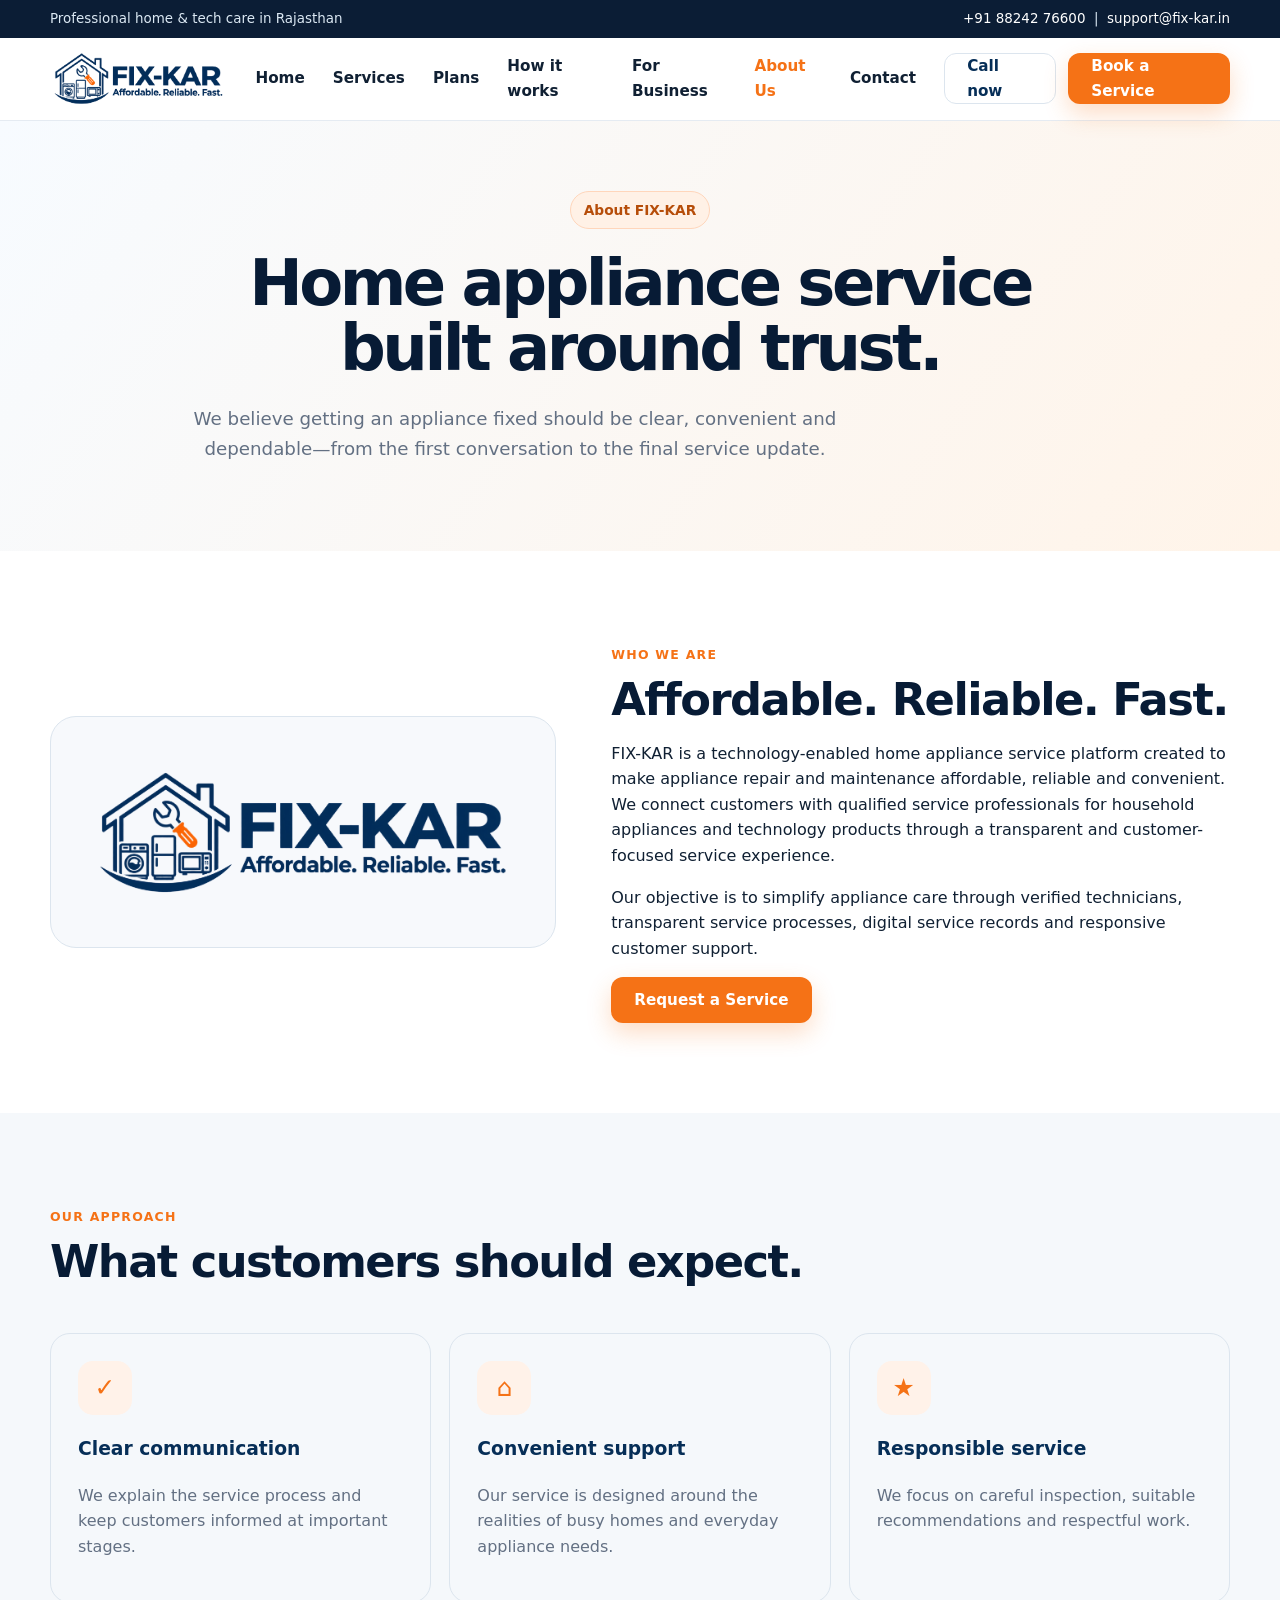
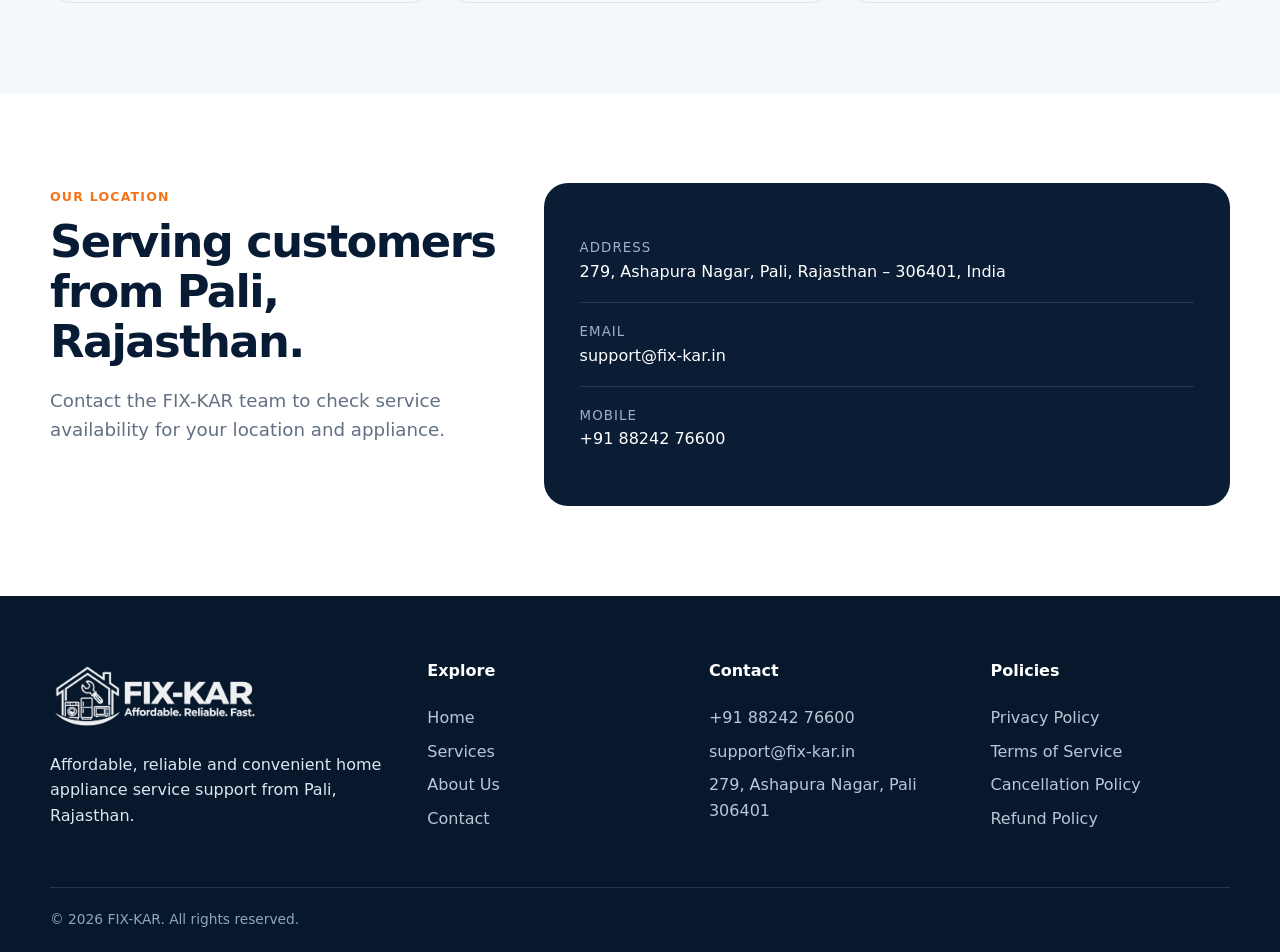
==== about.html @ 4ca43510 "Initial Fixkaro deployment" ====
<!doctype html>
<html lang="en">
<head>
  <meta charset="utf-8">
  <meta name="viewport" content="width=device-width, initial-scale=1">
  <title>About FIX-KAR | Appliance Service in Pali</title>
  <meta name="description" content="Learn about FIX-KAR and our customer-focused approach to home appliance repair and maintenance.">
  <link rel="icon" type="image/svg+xml" href="data:image/svg+xml,%3Csvg xmlns='http://www.w3.org/2000/svg' viewBox='0 0 64 64'%3E%3Crect width='64' height='64' rx='14' fill='%23062e57'/%3E%3Cpath d='M13 31 32 16l19 15v20H13z' fill='none' stroke='%23fff' stroke-width='5'/%3E%3Cpath d='m27 39 15-15' stroke='%23f57216' stroke-width='6' stroke-linecap='round'/%3E%3C/svg%3E">
  <link rel="stylesheet" href="styles.css">
</head>
<body>

  <div class="topbar">
    <div class="wrap">
      <span>Professional home &amp; tech care in Rajasthan</span>
      <span>
        <a href="tel:+918824276600">+91 88242 76600</a>
        &nbsp;|&nbsp;
        <a href="mailto:support@fix-kar.in">support@fix-kar.in</a>
      </span>
    </div>
  </div>

  <header class="header">
    <nav class="nav wrap">
      <a href="index.html"><img class="logo" src="assets/fix-kar-logo.png" alt="FIX-KAR – Affordable, Reliable, Fast"></a>
      <div class="navlinks">
        <a href="index.html">Home</a>
        <a href="services.html">Services</a>
        <a href="plans.html">Plans</a>
        <a href="how-it-works.html">How it works</a>
        <a href="business.html">For Business</a>
        <a class="active" href="about.html">About Us</a>
        <a href="contact.html">Contact</a>
      </div>
      <div class="actions">
        <a class="btn btn-secondary" href="tel:+918824276600">Call now</a>
        <a class="btn btn-primary" href="contact.html">Book a Service</a>
        <button class="menu" aria-label="Toggle menu">☰</button>
      </div>
    </nav>
  </header>

  <main>

    <section class="page-hero">
      <div class="wrap">
        <span class="eyebrow">About FIX-KAR</span>
        <h1>Home appliance service built around trust.</h1>
        <p class="lead">We believe getting an appliance fixed should be clear, convenient and dependable—from the first conversation to the final service update.</p>
      </div>
    </section>

    <section class="section page-section">
      <div class="wrap about-grid">
        <div class="about-logo">
          <img src="assets/fix-kar-logo.png" alt="Official FIX-KAR logo">
        </div>
        <div>
          <span class="kicker">Who we are</span>
          <h2>Affordable. Reliable. Fast.</h2>
          <p>FIX-KAR is a technology-enabled home appliance service platform created to make appliance repair and maintenance affordable, reliable and convenient. We connect customers with qualified service professionals for household appliances and technology products through a transparent and customer-focused service experience.</p>
          <p>Our objective is to simplify appliance care through verified technicians, transparent service processes, digital service records and responsive customer support.</p>
          <a class="btn btn-primary" href="contact.html">Request a Service</a>
        </div>
      </div>
    </section>

    <section class="section soft">
      <div class="wrap">
        <div class="section-head">
          <div>
            <span class="kicker">Our approach</span>
            <h2>What customers should expect.</h2>
          </div>
        </div>
        <div class="values">
          <article class="value">
            <div class="icon">✓</div>
            <h3>Clear communication</h3>
            <p>We explain the service process and keep customers informed at important stages.</p>
          </article>
          <article class="value">
            <div class="icon">⌂</div>
            <h3>Convenient support</h3>
            <p>Our service is designed around the realities of busy homes and everyday appliance needs.</p>
          </article>
          <article class="value">
            <div class="icon">★</div>
            <h3>Responsible service</h3>
            <p>We focus on careful inspection, suitable recommendations and respectful work.</p>
          </article>
        </div>
      </div>
    </section>

    <section class="section">
      <div class="wrap contact-grid">
        <div>
          <span class="kicker">Our location</span>
          <h2>Serving customers from Pali, Rajasthan.</h2>
          <p class="lead">Contact the FIX-KAR team to check service availability for your location and appliance.</p>
        </div>
        <div class="contact-panel">
          <div class="contact-item">
            <small>Address</small>
            <a target="_blank" rel="noopener" href="https://www.google.com/maps/search/?api=1&query=279%2C%20Ashapura%20Nagar%2C%20Pali%20306401">279, Ashapura Nagar, Pali, Rajasthan – 306401, India</a>
          </div>
          <div class="contact-item">
            <small>Email</small>
            <a href="mailto:support@fix-kar.in">support@fix-kar.in</a>
          </div>
          <div class="contact-item">
            <small>Mobile</small>
            <a href="tel:+918824276600">+91 88242 76600</a>
          </div>
        </div>
      </div>
    </section>

  </main>

  <footer>
    <div class="wrap">
      <div class="footer-grid">
        <div>
          <img class="footer-logo" src="assets/fix-kar-logo.png" alt="FIX-KAR">
          <p>Affordable, reliable and convenient home appliance service support from Pali, Rajasthan.</p>
        </div>
        <div>
          <h4>Explore</h4>
          <a href="index.html">Home</a>
          <a href="services.html">Services</a>
          <a href="about.html">About Us</a>
          <a href="contact.html">Contact</a>
        </div>
        <div>
          <h4>Contact</h4>
          <a href="tel:+918824276600">+91 88242 76600</a>
          <a href="mailto:support@fix-kar.in">support@fix-kar.in</a>
          <a target="_blank" rel="noopener" href="https://www.google.com/maps/search/?api=1&query=279%2C%20Ashapura%20Nagar%2C%20Pali%20306401">279, Ashapura Nagar, Pali 306401</a>
        </div>
        <div>
          <h4>Policies</h4>
          <a href="privacy.html">Privacy Policy</a>
          <a href="terms.html">Terms of Service</a>
          <a href="cancellation.html">Cancellation Policy</a>
          <a href="refund.html">Refund Policy</a>
        </div>
      </div>
      <div class="footer-bottom">© 2026 FIX-KAR. All rights reserved.</div>
    </div>
  </footer>

  <script src="script.js"></script>
</body>
</html>
---- styles.css ----
/* ==========================================================================
   FIX-KAR — Global Stylesheet
   ========================================================================== */

:root {
  --navy: #062e57;
  --navy2: #0b1d35;
  --orange: #f57216;
  --mint: #18b88f;
  --ink: #102033;
  --muted: #637083;
  --paper: #fff;
  --soft: #f5f8fb;
  --line: #dce5ee;
  --shadow: 0 18px 55px rgba(6, 46, 87, 0.12);
}

* {
  box-sizing: border-box;
}

html {
  scroll-behavior: smooth;
}

body {
  margin: 0;
  font-family: Inter, ui-sans-serif, system-ui, -apple-system, BlinkMacSystemFont, "Segoe UI", sans-serif;
  color: var(--ink);
  background: #fff;
  line-height: 1.6;
}

a {
  color: inherit;
  text-decoration: none;
}

img {
  max-width: 100%;
  display: block;
}

.wrap {
  width: min(1180px, calc(100% - 40px));
  margin: auto;
}

/* ==========================================================================
   Top bar + header + nav
   ========================================================================== */

.topbar {
  background: var(--navy2);
  color: #dbe8f3;
  font-size: 0.84rem;
}

.topbar .wrap {
  display: flex;
  justify-content: space-between;
  gap: 20px;
  padding: 8px 0;
}

.topbar a {
  color: #fff;
}

.header {
  position: sticky;
  top: 0;
  z-index: 30;
  background: rgba(255, 255, 255, 0.96);
  backdrop-filter: blur(12px);
  border-bottom: 1px solid rgba(220, 229, 238, 0.75);
}

.nav {
  height: 82px;
  display: flex;
  align-items: center;
  justify-content: space-between;
  gap: 28px;
}

.logo {
  width: 188px;
}

.navlinks {
  display: flex;
  align-items: center;
  gap: 28px;
  font-weight: 650;
  font-size: 0.95rem;
}

.navlinks a:hover,
.navlinks a.active {
  color: var(--orange);
}

.actions {
  display: flex;
  align-items: center;
  gap: 12px;
}

.btn {
  display: inline-flex;
  align-items: center;
  justify-content: center;
  min-height: 46px;
  padding: 0 22px;
  border-radius: 12px;
  border: 1px solid transparent;
  font-weight: 750;
  cursor: pointer;
  transition: 0.2s;
  background: none;
  font-size: 0.95rem;
}

.btn-primary {
  background: var(--orange);
  color: white;
  box-shadow: 0 10px 25px rgba(245, 114, 22, 0.24);
}

.btn-primary:hover {
  transform: translateY(-2px);
  background: #db5f0b;
}

.btn-secondary {
  border-color: var(--line);
  background: #fff;
  color: var(--navy);
}

.btn-secondary:hover {
  border-color: var(--orange);
}

.menu {
  display: none;
  border: 0;
  background: none;
  font-size: 1.6rem;
}

/* ==========================================================================
   Hero
   ========================================================================== */

.hero {
  background: radial-gradient(circle at 88% 40%, #fff0dc 0, transparent 30%),
    linear-gradient(135deg, #fffaf4, #fff 62%);
  padding: 78px 0 70px;
  overflow: hidden;
}

.hero-grid {
  display: grid;
  grid-template-columns: 1.02fr 0.98fr;
  align-items: center;
  gap: 58px;
}

.eyebrow {
  display: inline-flex;
  align-items: center;
  gap: 8px;
  color: #b64d09;
  background: #fff1e6;
  border: 1px solid #ffd6bb;
  border-radius: 999px;
  padding: 7px 13px;
  font-size: 0.86rem;
  font-weight: 750;
}

.hero h1,
.page-hero h1 {
  font-size: clamp(2.8rem, 5vw, 5rem);
  line-height: 1.03;
  letter-spacing: -0.055em;
  color: #071b35;
  margin: 22px 0;
}

.hero h1 span {
  color: var(--orange);
}

.lead {
  font-size: 1.14rem;
  color: var(--muted);
  max-width: 650px;
}

.hero-ctas {
  display: flex;
  gap: 12px;
  flex-wrap: wrap;
  margin: 30px 0;
}

.trust {
  display: flex;
  gap: 22px;
  flex-wrap: wrap;
  color: #4e5d70;
  font-size: 0.92rem;
  font-weight: 650;
}

.trust span:before {
  content: "✓";
  display: inline-grid;
  place-items: center;
  width: 22px;
  height: 22px;
  border-radius: 50%;
  background: #dff8f0;
  color: #078060;
  margin-right: 8px;
}

.hero-art {
  position: relative;
}

.hero-art:before {
  content: "";
  position: absolute;
  inset: -18px 18px 18px -18px;
  background: var(--orange);
  border-radius: 34px;
  transform: rotate(-3deg);
}

.hero-art img {
  position: relative;
  aspect-ratio: 1.18 / 1;
  object-fit: cover;
  border-radius: 28px;
  box-shadow: var(--shadow);
}

.ticket {
  position: absolute;
  z-index: 2;
  left: -25px;
  top: 28px;
  background: white;
  padding: 14px 18px;
  border-radius: 14px;
  box-shadow: var(--shadow);
  font-weight: 750;
}

.ticket small {
  display: block;
  color: var(--muted);
  font-weight: 550;
}

/* ==========================================================================
   Stats band
   ========================================================================== */

.stats {
  margin-top: -28px;
  position: relative;
  z-index: 3;
}

.stats-grid {
  display: grid;
  grid-template-columns: repeat(4, 1fr);
  background: var(--navy2);
  color: white;
  border-radius: 22px;
  padding: 27px 34px;
  box-shadow: var(--shadow);
}

.stat {
  text-align: center;
  border-right: 1px solid rgba(255, 255, 255, 0.15);
}

.stat:last-child {
  border: 0;
}

.stat strong {
  display: block;
  font-size: 1.8rem;
}

.stat span {
  color: #afc0d4;
  font-size: 0.85rem;
}

/* ==========================================================================
   Sections
   ========================================================================== */

.section {
  padding: 90px 0;
}

.section.soft {
  background: var(--soft);
}

.section-head {
  display: flex;
  align-items: end;
  justify-content: space-between;
  gap: 30px;
  margin-bottom: 38px;
}

.kicker {
  color: var(--orange);
  font-weight: 800;
  text-transform: uppercase;
  letter-spacing: 0.1em;
  font-size: 0.78rem;
}

.section h2,
.page-section h2 {
  font-size: clamp(2rem, 3.5vw, 3.15rem);
  line-height: 1.12;
  letter-spacing: -0.035em;
  color: #071b35;
  margin: 8px 0;
}

.section-head p {
  max-width: 590px;
  color: var(--muted);
}

/* ==========================================================================
   Service cards (shared card style)
   ========================================================================== */

.service-grid {
  display: grid;
  grid-template-columns: repeat(4, 1fr);
  gap: 18px;
}

.card {
  background: #fff;
  border: 1px solid var(--line);
  border-radius: 20px;
  padding: 25px;
  transition: 0.2s;
}

.card:hover {
  transform: translateY(-5px);
  box-shadow: var(--shadow);
  border-color: #ffc59d;
}

.icon {
  width: 54px;
  height: 54px;
  display: grid;
  place-items: center;
  background: #fff2e9;
  color: var(--orange);
  border-radius: 15px;
  font-size: 1.55rem;
}

.card h3 {
  margin: 18px 0 6px;
  color: var(--navy);
  font-size: 1.12rem;
}

.card p {
  color: var(--muted);
  font-size: 0.92rem;
  margin: 0;
}

.home-service-card {
  padding: 0;
  overflow: hidden;
}

.home-service-card > img {
  width: 100%;
  height: 150px;
  object-fit: cover;
}

.home-service-card h3,
.home-service-card p {
  margin-left: 20px;
  margin-right: 20px;
}

.home-service-card p {
  margin-bottom: 22px;
}

/* ==========================================================================
   How it works — steps
   ========================================================================== */

.steps {
  display: grid;
  grid-template-columns: repeat(4, 1fr);
  gap: 26px;
  counter-reset: step;
}

.step {
  counter-increment: step;
}

.step:before {
  content: "0" counter(step);
  font-size: 2.7rem;
  font-weight: 850;
  color: #ffd7ba;
}

.step h3 {
  margin: 2px 0 6px;
  color: var(--navy);
}

.step p {
  margin: 0;
  color: var(--muted);
}

/* ==========================================================================
   Call-to-action band
   ========================================================================== */

.band {
  background: linear-gradient(125deg, var(--navy2), var(--navy));
  color: white;
  border-radius: 28px;
  padding: 52px;
  display: flex;
  align-items: center;
  justify-content: space-between;
  gap: 30px;
}

.band h2 {
  color: #fff;
  margin: 0 0 10px;
}

.band p {
  color: #c2d1e0;
  margin: 0;
}

/* ==========================================================================
   Contact panel + form
   ========================================================================== */

.contact-grid {
  display: grid;
  grid-template-columns: 0.8fr 1.2fr;
  gap: 36px;
}

.contact-panel {
  background: var(--navy2);
  color: white;
  border-radius: 24px;
  padding: 36px;
}

.contact-panel h2 {
  color: white;
  margin-top: 0;
}

.contact-item {
  padding: 18px 0;
  border-bottom: 1px solid rgba(255, 255, 255, 0.12);
}

.contact-item:last-child {
  border: 0;
}

.contact-item small {
  display: block;
  color: #9fb2c8;
  text-transform: uppercase;
  letter-spacing: 0.08em;
}

.form {
  background: white;
  border: 1px solid var(--line);
  border-radius: 24px;
  padding: 34px;
}

.fields {
  display: grid;
  grid-template-columns: 1fr 1fr;
  gap: 16px;
}

.field.full {
  grid-column: 1 / -1;
}

.field label {
  display: block;
  font-weight: 700;
  margin-bottom: 7px;
  font-size: 0.9rem;
}

.field input,
.field select,
.field textarea {
  width: 100%;
  padding: 13px 14px;
  border: 1px solid #cfd9e4;
  border-radius: 10px;
  font: inherit;
}

.field textarea {
  min-height: 110px;
  resize: vertical;
}

.notice {
  display: none;
  margin-top: 14px;
  color: #087b60;
  font-weight: 700;
}

.notice.is-error {
  color: #b3261e;
}

/* ==========================================================================
   Inner-page hero
   ========================================================================== */

.page-hero {
  padding: 70px 0;
  background: linear-gradient(125deg, #f7fbff, #fff4e9);
}

.page-hero .wrap {
  max-width: 900px;
  text-align: center;
}

.page-hero h1 {
  font-size: clamp(2.6rem, 5vw, 4.6rem);
}

/* ==========================================================================
   About page
   ========================================================================== */

.about-grid {
  display: grid;
  grid-template-columns: 0.9fr 1.1fr;
  gap: 55px;
  align-items: center;
}

.about-logo {
  background: #f7f9fc;
  border: 1px solid var(--line);
  border-radius: 26px;
  padding: 38px;
}

.values {
  display: grid;
  grid-template-columns: repeat(3, 1fr);
  gap: 18px;
}

.value {
  padding: 27px;
  border: 1px solid var(--line);
  border-radius: 20px;
}

.value h3 {
  color: var(--navy);
}

.value p {
  color: var(--muted);
}

/* ==========================================================================
   Footer
   ========================================================================== */

footer {
  background: #07182d;
  color: #dce6f1;
  padding: 62px 0 22px;
}

.footer-grid {
  display: grid;
  grid-template-columns: 1.4fr repeat(3, 1fr);
  gap: 42px;
}

.footer-logo {
  width: 210px;
  filter: brightness(0) invert(1);
  opacity: 0.94;
  margin-bottom: 18px;
}

.footer-grid h4 {
  color: white;
  margin-top: 0;
}

.footer-grid a {
  display: block;
  color: #b8c7d8;
  margin: 8px 0;
}

.footer-grid a:hover {
  color: #ff9a54;
}

.footer-bottom {
  border-top: 1px solid rgba(255, 255, 255, 0.12);
  margin-top: 42px;
  padding-top: 20px;
  color: #91a5ba;
  font-size: 0.86rem;
}

/* ==========================================================================
   Services / Business / Plans — content cards
   ========================================================================== */

.content-grid {
  display: grid;
  grid-template-columns: repeat(3, 1fr);
  gap: 20px;
}

.content-card {
  border: 1px solid var(--line);
  border-radius: 20px;
  padding: 28px;
  background: #fff;
}

.content-card h3 {
  color: var(--navy);
  margin: 14px 0 8px;
}

.content-card p,
.content-card li {
  color: var(--muted);
}

.content-card ul {
  padding-left: 20px;
}

.service-card {
  padding: 0;
  overflow: hidden;
}

.service-card .service-photo {
  width: 100%;
  height: 190px;
  object-fit: cover;
}

.service-card .service-body {
  padding: 22px;
}

.service-card h3 {
  margin: 0 0 7px;
}

/* ==========================================================================
   Plans page
   ========================================================================== */

.plan-controls {
  display: flex;
  justify-content: space-between;
  gap: 20px;
  align-items: center;
  flex-wrap: wrap;
  margin-bottom: 32px;
}

.plan-tabs,
.billing-tabs {
  display: inline-flex;
  gap: 6px;
  padding: 6px;
  background: var(--soft);
  border: 1px solid var(--line);
  border-radius: 14px;
}

.plan-tab,
.billing-tab {
  border: 0;
  background: transparent;
  padding: 10px 16px;
  border-radius: 10px;
  font: inherit;
  font-weight: 800;
  color: var(--muted);
  cursor: pointer;
}

.plan-tab.active,
.billing-tab.active {
  background: var(--navy);
  color: white;
}

.discount-note {
  display: inline-flex;
  align-items: center;
  gap: 8px;
  background: #e5f8f1;
  color: #087b60;
  padding: 8px 12px;
  border-radius: 999px;
  font-weight: 800;
  font-size: 0.9rem;
}

.price-grid {
  display: grid;
  grid-template-columns: repeat(3, 1fr);
  gap: 22px;
}

.price-card {
  border: 1px solid var(--line);
  border-radius: 24px;
  padding: 30px;
  background: #fff;
  position: relative;
}

.price-card.featured {
  border: 2px solid var(--orange);
  box-shadow: var(--shadow);
}

.price-card .plan-name {
  font-size: 1.55rem;
  font-weight: 850;
  color: var(--navy);
  margin: 8px 0;
}

.price-card .price {
  font-size: 2.25rem;
  font-weight: 850;
  color: var(--navy);
}

.price-card .price small {
  font-size: 0.95rem;
  color: var(--muted);
}

.price-card .yearly-saving {
  display: none;
  color: #087b60;
  font-weight: 750;
}

.yearly-mode .yearly-saving {
  display: block;
}

.price-card ul {
  padding-left: 20px;
  color: var(--muted);
}

.price-footnote {
  margin-top: 26px;
  padding: 18px 20px;
  background: var(--soft);
  border-radius: 14px;
  color: var(--muted);
}

/* ==========================================================================
   FAQ
   ========================================================================== */

.faq-list {
  display: grid;
  gap: 14px;
  max-width: 900px;
  margin: auto;
}

.faq-list details {
  border: 1px solid var(--line);
  border-radius: 16px;
  background: #fff;
  padding: 18px 21px;
}

.faq-list summary {
  font-weight: 800;
  color: var(--navy);
  cursor: pointer;
}

.faq-list p {
  color: var(--muted);
  margin-bottom: 0;
}

/* ==========================================================================
   Policy pages
   ========================================================================== */

.policy {
  max-width: 850px;
}

.policy h2 {
  font-size: 1.7rem;
  margin-top: 38px;
}

.policy p,
.policy li {
  color: var(--muted);
}

.policy .updated {
  background: var(--soft);
  padding: 12px 16px;
  border-radius: 10px;
}

/* ==========================================================================
   How-it-works page — split lists
   ========================================================================== */

.split {
  display: grid;
  grid-template-columns: 1fr 1fr;
  gap: 35px;
  align-items: start;
}

.check-list {
  list-style: none;
  padding: 0;
}

.check-list li {
  padding: 10px 0;
  border-bottom: 1px solid var(--line);
}

.check-list li:before {
  content: "✓";
  color: var(--mint);
  font-weight: 900;
  margin-right: 10px;
}

.route-cta {
  text-align: center;
  padding: 55px;
  border-radius: 26px;
  background: linear-gradient(135deg, #fff3e8, #f5f9ff);
}

/* ==========================================================================
   Responsive
   ========================================================================== */

@media (max-width: 980px) {
  .navlinks {
    display: none;
  }

  .menu {
    display: block;
  }

  .actions .btn-secondary {
    display: none;
  }

  .hero-grid,
  .about-grid,
  .contact-grid {
    grid-template-columns: 1fr;
  }

  .hero {
    padding-top: 45px;
  }

  .hero-art {
    margin: 25px 18px 0;
  }

  .service-grid {
    grid-template-columns: repeat(2, 1fr);
  }

  .steps {
    grid-template-columns: repeat(2, 1fr);
  }

  .footer-grid {
    grid-template-columns: 1fr 1fr;
  }

  .stats-grid {
    grid-template-columns: repeat(2, 1fr);
    gap: 22px;
  }

  .stat:nth-child(2) {
    border-right: 0;
  }

  .mobile-open .navlinks {
    display: flex;
    position: absolute;
    top: 82px;
    left: 0;
    right: 0;
    background: white;
    padding: 24px;
    flex-direction: column;
    box-shadow: var(--shadow);
  }

  .values {
    grid-template-columns: 1fr;
  }
}

@media (max-width: 900px) {
  .content-grid,
  .price-grid,
  .split {
    grid-template-columns: 1fr 1fr;
  }
}

@media (max-width: 620px) {
  .wrap {
    width: min(100% - 28px, 1180px);
  }

  .topbar {
    display: none;
  }

  .nav {
    height: 72px;
  }

  .logo {
    width: 148px;
  }

  .actions .btn-primary {
    display: none;
  }

  .mobile-open .navlinks {
    top: 72px;
  }

  .hero h1 {
    font-size: 2.85rem;
  }

  .service-grid,
  .steps,
  .fields,
  .footer-grid {
    grid-template-columns: 1fr;
  }

  .stats {
    margin-top: 0;
    background: var(--navy2);
  }

  .stats .wrap {
    width: 100%;
  }

  .stats-grid {
    border-radius: 0;
  }

  .stat {
    border: 0;
  }

  .section {
    padding: 68px 0;
  }

  .section-head {
    align-items: start;
    flex-direction: column;
  }

  .band {
    padding: 34px;
    align-items: flex-start;
    flex-direction: column;
  }

  .ticket {
    left: -12px;
  }

  .contact-panel,
  .form {
    padding: 25px;
  }

  .content-grid,
  .price-grid,
  .split {
    grid-template-columns: 1fr;
  }

  .route-cta {
    padding: 32px 22px;
  }

  .service-card .service-photo {
    height: 180px;
  }

  .plan-tabs,
  .billing-tabs {
    width: 100%;
    overflow-x: auto;
  }

  .plan-tab,
  .billing-tab {
    flex: 1;
    white-space: nowrap;
    padding: 10px 12px;
  }
}
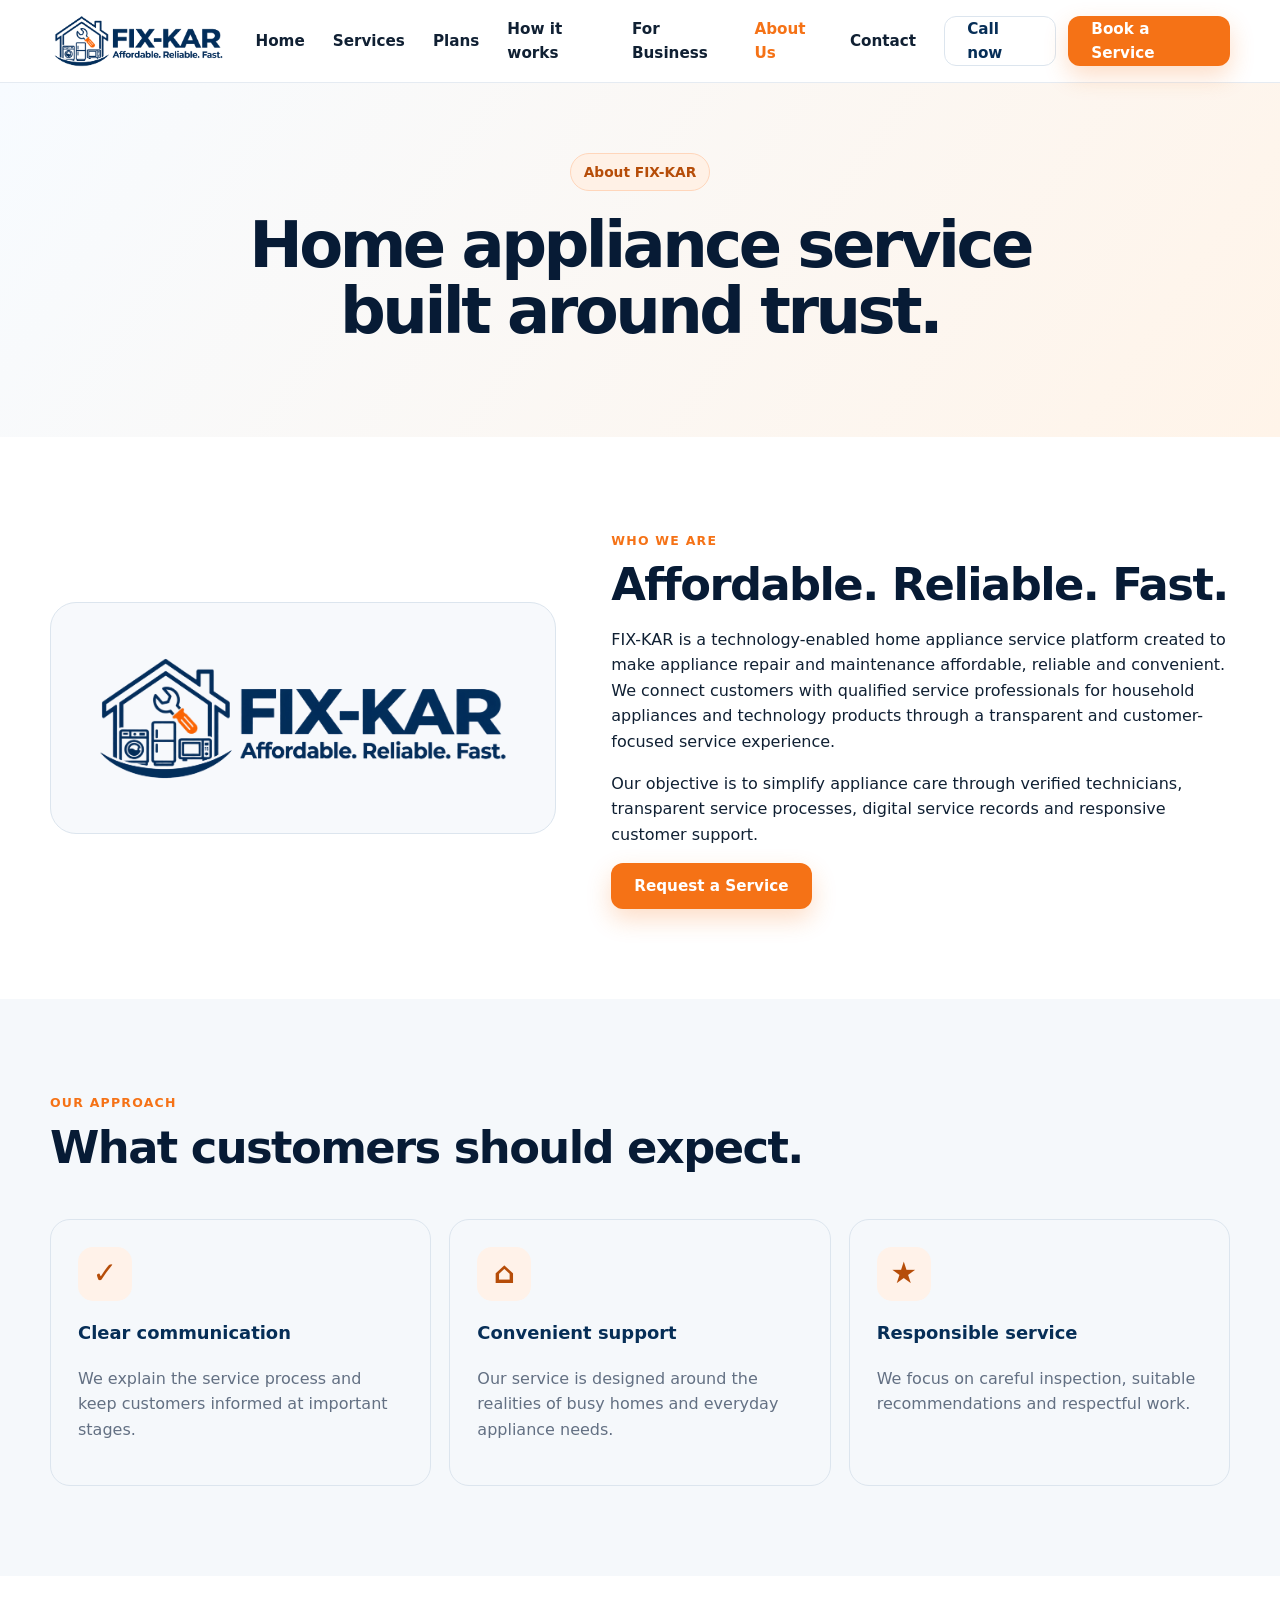
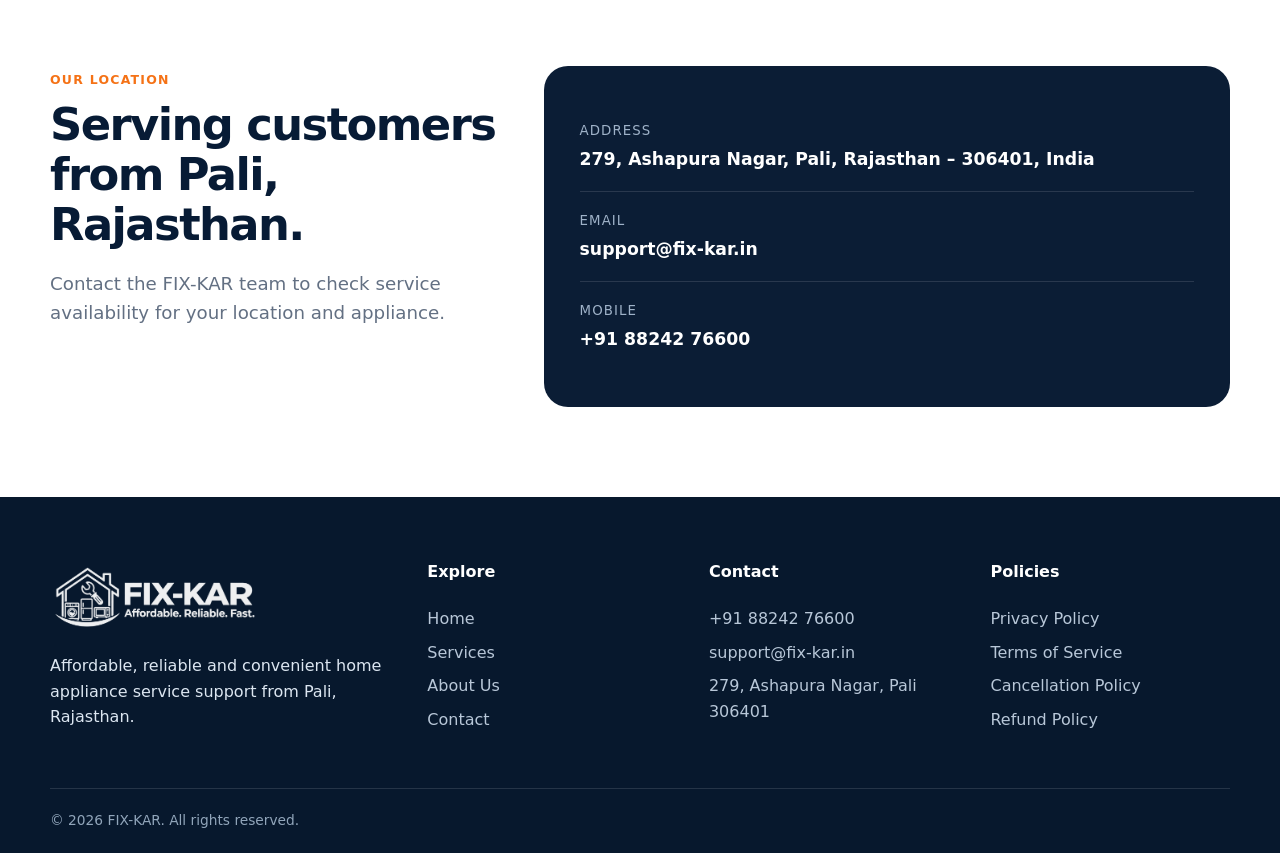
==== commit 25289785: "alignment" ====
--- a/about.html
+++ b/about.html
@@ -9,17 +9,6 @@
   <link rel="stylesheet" href="styles.css">
 </head>
 <body>
-
-  <div class="topbar">
-    <div class="wrap">
-      <span>Professional home &amp; tech care in Rajasthan</span>
-      <span>
-        <a href="tel:+918824276600">+91 88242 76600</a>
-        &nbsp;|&nbsp;
-        <a href="mailto:support@fix-kar.in">support@fix-kar.in</a>
-      </span>
-    </div>
-  </div>
 
   <header class="header">
     <nav class="nav wrap">
@@ -47,7 +36,6 @@
       <div class="wrap">
         <span class="eyebrow">About FIX-KAR</span>
         <h1>Home appliance service built around trust.</h1>
-        <p class="lead">We believe getting an appliance fixed should be clear, convenient and dependable—from the first conversation to the final service update.</p>
       </div>
     </section>
 
--- a/styles.css
+++ b/styles.css
@@ -49,23 +49,6 @@
 /* ==========================================================================
    Top bar + header + nav
    ========================================================================== */
-
-.topbar {
-  background: var(--navy2);
-  color: #dbe8f3;
-  font-size: 0.84rem;
-}
-
-.topbar .wrap {
-  display: flex;
-  justify-content: space-between;
-  gap: 20px;
-  padding: 8px 0;
-}
-
-.topbar a {
-  color: #fff;
-}
 
 .header {
   position: sticky;
@@ -184,10 +167,12 @@
 .hero h1,
 .page-hero h1 {
   font-size: clamp(2.8rem, 5vw, 5rem);
+  font-weight: 800;
   line-height: 1.03;
   letter-spacing: -0.055em;
   color: #071b35;
   margin: 22px 0;
+  text-wrap: balance;
 }
 
 .hero h1 span {
@@ -320,9 +305,9 @@
 
 .section-head {
   display: flex;
-  align-items: end;
-  justify-content: space-between;
-  gap: 30px;
+  flex-direction: column;
+  align-items: start;
+  gap: 12px;
   margin-bottom: 38px;
 }
 
@@ -337,10 +322,24 @@
 .section h2,
 .page-section h2 {
   font-size: clamp(2rem, 3.5vw, 3.15rem);
+  font-weight: 800;
   line-height: 1.12;
   letter-spacing: -0.035em;
   color: #071b35;
   margin: 8px 0;
+}
+
+/* Smaller, consistent h2 used for card/panel headers (not big section
+   titles) — band, contact panel, form and long-form policy headings all
+   share this one size/weight instead of each falling back to a different
+   default. */
+.band h2,
+.contact-panel h2,
+.form h2,
+.policy h2 {
+  font-size: 1.75rem;
+  font-weight: 800;
+  line-height: 1.2;
 }
 
 .section-head p {
@@ -378,15 +377,27 @@
   display: grid;
   place-items: center;
   background: #fff2e9;
-  color: var(--orange);
+  color: #b64d09;
   border-radius: 15px;
-  font-size: 1.55rem;
+  font-size: 1.85rem;
+  font-weight: 700;
+}
+
+/* Every h3 on the site (service cards, steps, value cards, content cards)
+   shares this one size/weight so headings are the same "character" wherever
+   they're used — only margin/color vary per component below. */
+.card h3,
+.step h3,
+.value h3,
+.content-card h3,
+.service-card h3 {
+  font-size: 1.12rem;
+  font-weight: 800;
 }
 
 .card h3 {
   margin: 18px 0 6px;
   color: var(--navy);
-  font-size: 1.12rem;
 }
 
 .card p {
@@ -511,11 +522,23 @@
   letter-spacing: 0.08em;
 }
 
+.contact-item a {
+  display: inline-block;
+  margin-top: 4px;
+  font-size: 1.08rem;
+  font-weight: 700;
+  color: #fff;
+}
+
 .form {
   background: white;
   border: 1px solid var(--line);
   border-radius: 24px;
   padding: 34px;
+}
+
+.form h2 {
+  margin: 0 0 24px;
 }
 
 .fields {
@@ -573,10 +596,6 @@
 .page-hero .wrap {
   max-width: 900px;
   text-align: center;
-}
-
-.page-hero h1 {
-  font-size: clamp(2.6rem, 5vw, 4.6rem);
 }
 
 /* ==========================================================================
@@ -864,7 +883,6 @@
 }
 
 .policy h2 {
-  font-size: 1.7rem;
   margin-top: 38px;
 }
 
@@ -973,9 +991,21 @@
     left: 0;
     right: 0;
     background: white;
-    padding: 24px;
+    padding: 10px 24px;
     flex-direction: column;
+    align-items: flex-start;
+    gap: 4px;
     box-shadow: var(--shadow);
+  }
+
+  .mobile-open .navlinks a {
+    width: 100%;
+    padding: 14px 0;
+    border-bottom: 1px solid var(--line);
+  }
+
+  .mobile-open .navlinks a:last-child {
+    border-bottom: 0;
   }
 
   .values {
@@ -996,10 +1026,6 @@
     width: min(100% - 28px, 1180px);
   }
 
-  .topbar {
-    display: none;
-  }
-
   .nav {
     height: 72px;
   }
@@ -1014,10 +1040,6 @@
 
   .mobile-open .navlinks {
     top: 72px;
-  }
-
-  .hero h1 {
-    font-size: 2.85rem;
   }
 
   .service-grid,
@@ -1048,11 +1070,6 @@
     padding: 68px 0;
   }
 
-  .section-head {
-    align-items: start;
-    flex-direction: column;
-  }
-
   .band {
     padding: 34px;
     align-items: flex-start;
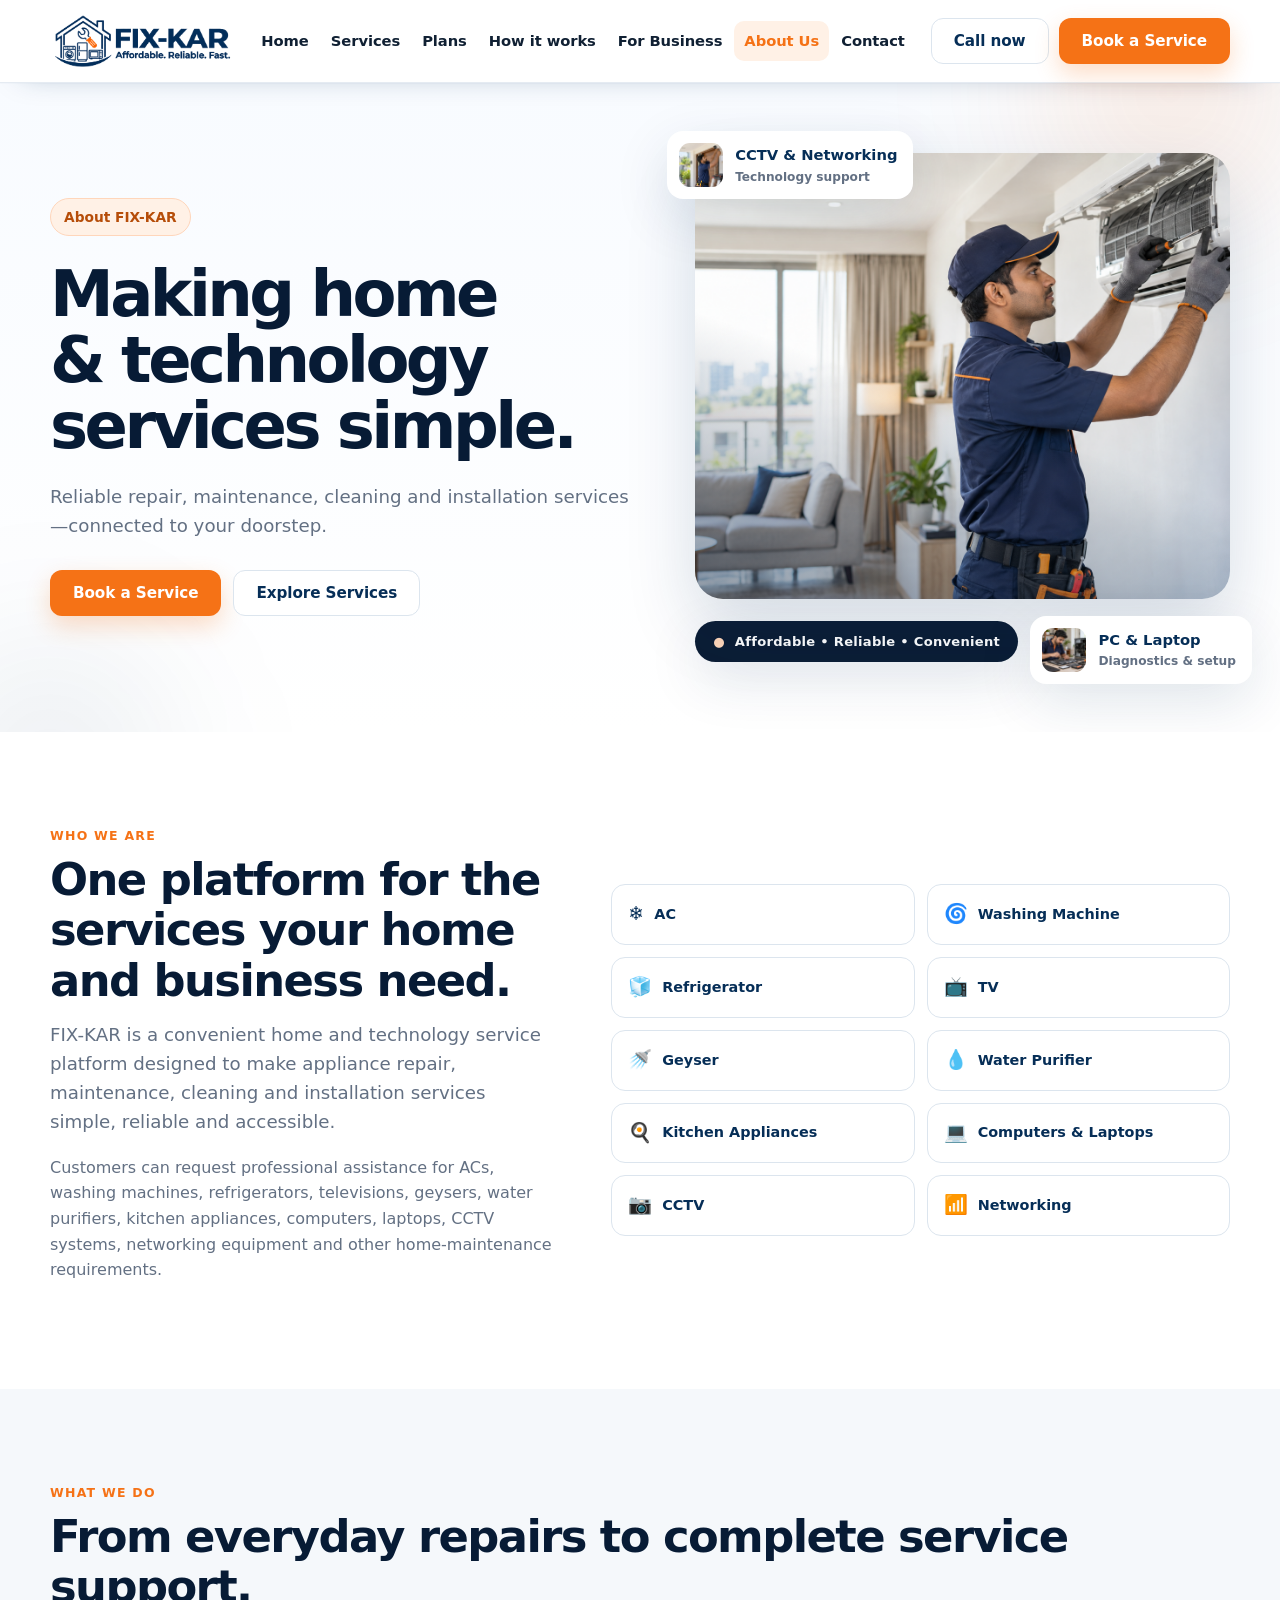
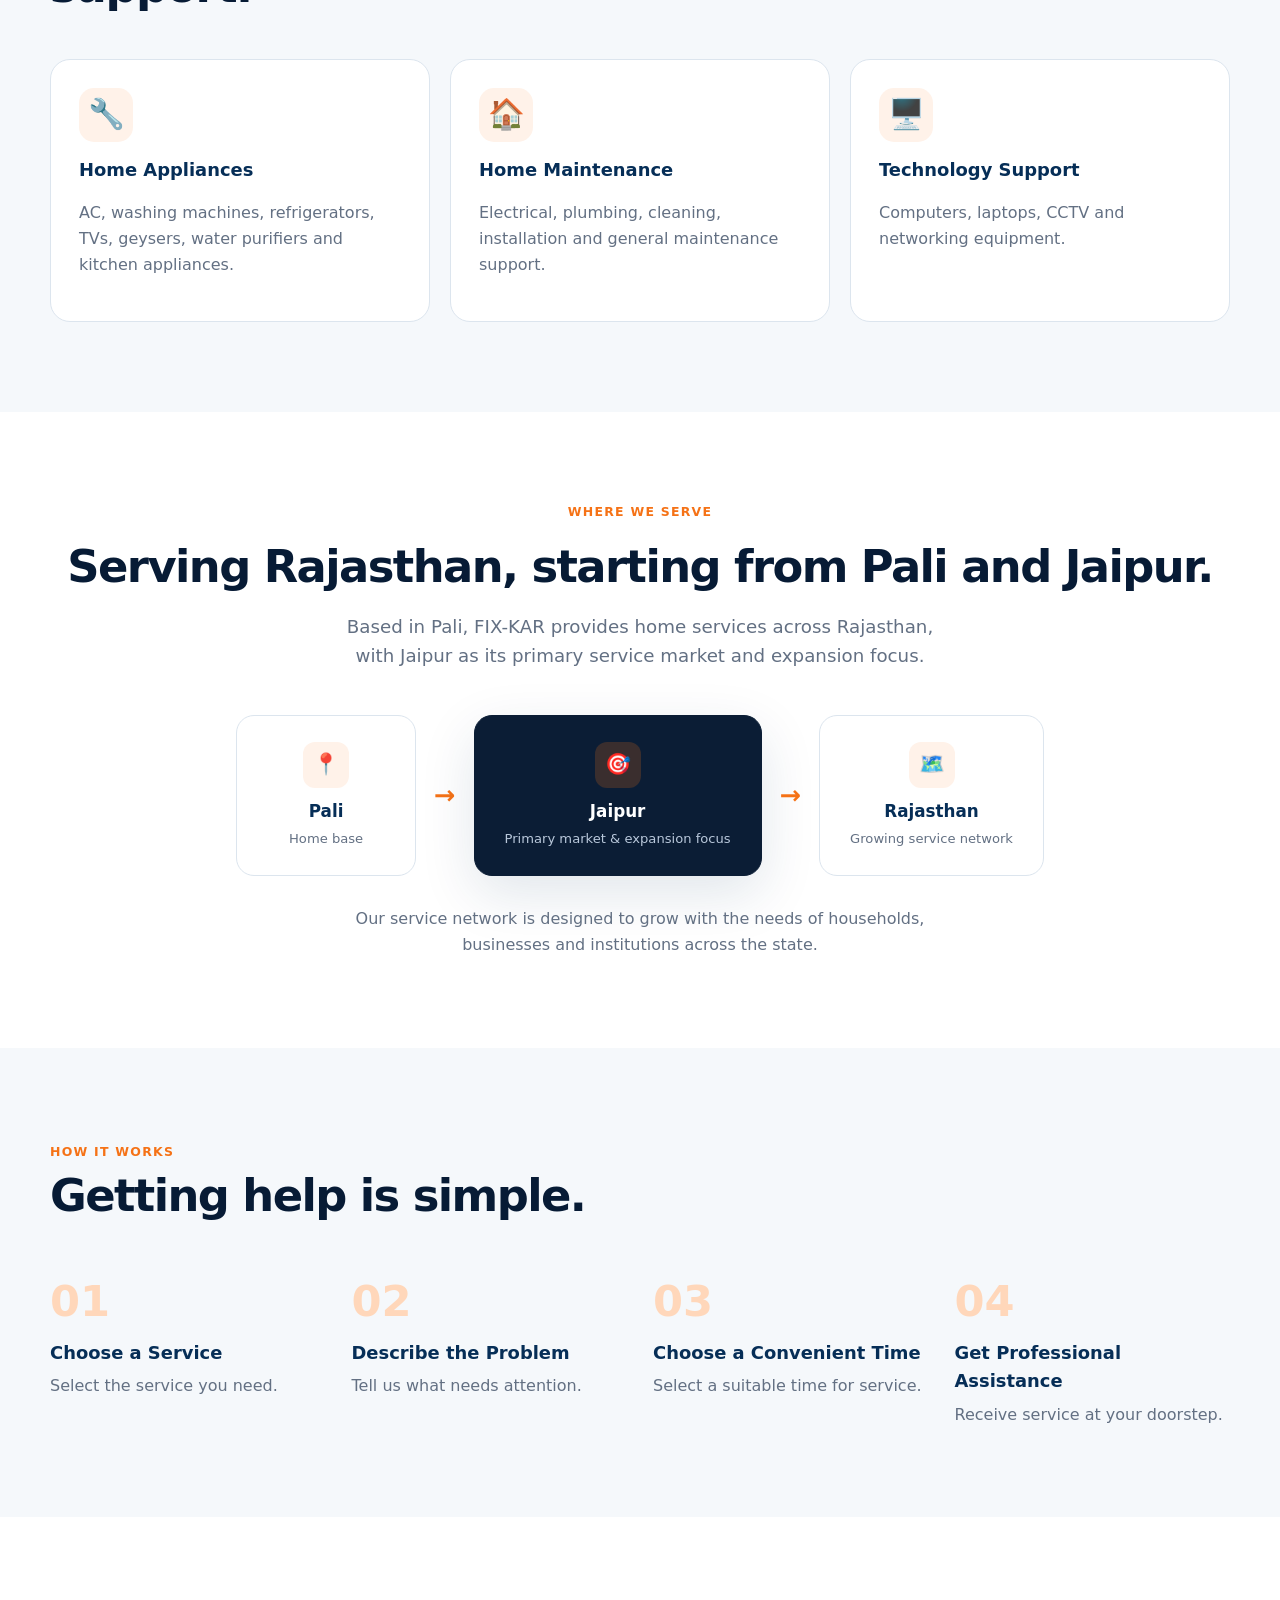
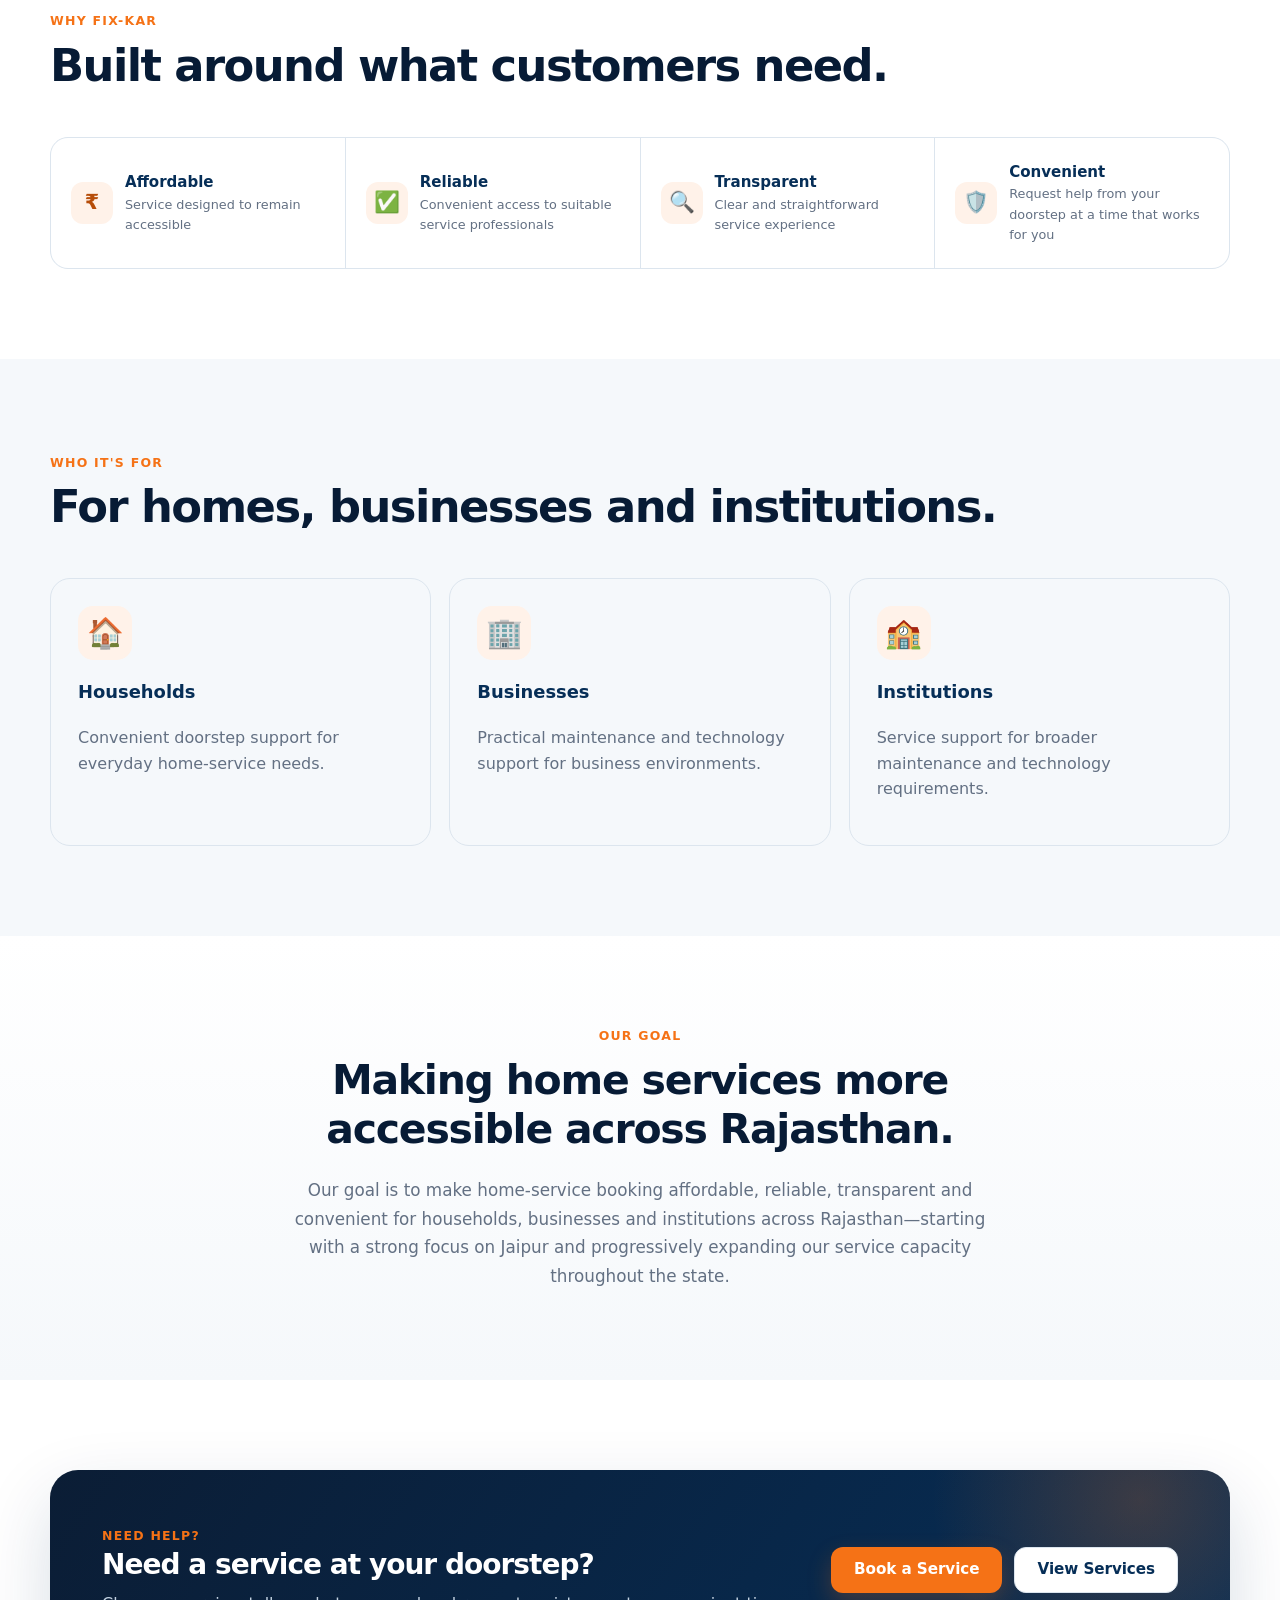
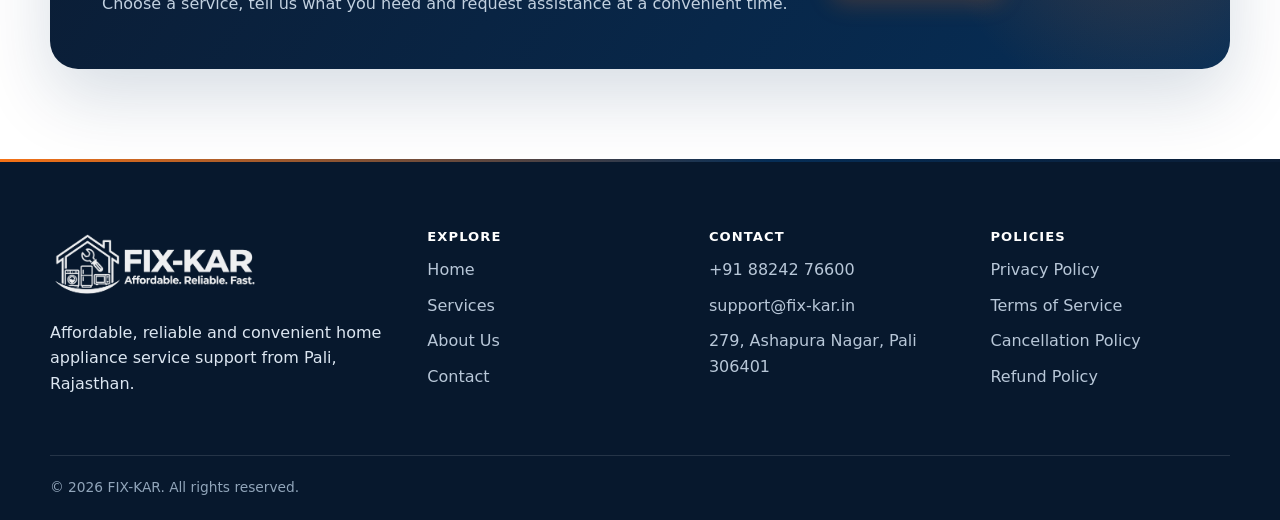
==== commit 5e90349e: "Redesign homepage, services and about pages; add production Nginx config Visual redesign of the home" ====
--- a/about.html
+++ b/about.html
@@ -3,8 +3,8 @@
 <head>
   <meta charset="utf-8">
   <meta name="viewport" content="width=device-width, initial-scale=1">
-  <title>About FIX-KAR | Appliance Service in Pali</title>
-  <meta name="description" content="Learn about FIX-KAR and our customer-focused approach to home appliance repair and maintenance.">
+  <title>About FIX-KAR | Home & Technology Services in Rajasthan</title>
+  <meta name="description" content="FIX-KAR connects households, businesses and institutions across Rajasthan with professionals for appliance repair, maintenance, cleaning, installation and technology support.">
   <link rel="icon" type="image/svg+xml" href="data:image/svg+xml,%3Csvg xmlns='http://www.w3.org/2000/svg' viewBox='0 0 64 64'%3E%3Crect width='64' height='64' rx='14' fill='%23062e57'/%3E%3Cpath d='M13 31 32 16l19 15v20H13z' fill='none' stroke='%23fff' stroke-width='5'/%3E%3Cpath d='m27 39 15-15' stroke='%23f57216' stroke-width='6' stroke-linecap='round'/%3E%3C/svg%3E">
   <link rel="stylesheet" href="styles.css">
 </head>
@@ -12,19 +12,19 @@
 
   <header class="header">
     <nav class="nav wrap">
-      <a href="index.html"><img class="logo" src="assets/fix-kar-logo.png" alt="FIX-KAR – Affordable, Reliable, Fast"></a>
+      <a href="/"><img class="logo" src="assets/fix-kar-logo.png" alt="FIX-KAR – Affordable, Reliable, Fast"></a>
       <div class="navlinks">
-        <a href="index.html">Home</a>
-        <a href="services.html">Services</a>
-        <a href="plans.html">Plans</a>
-        <a href="how-it-works.html">How it works</a>
-        <a href="business.html">For Business</a>
-        <a class="active" href="about.html">About Us</a>
-        <a href="contact.html">Contact</a>
+        <a href="/">Home</a>
+        <a href="/services">Services</a>
+        <a href="/plans">Plans</a>
+        <a href="/how-it-works">How it works</a>
+        <a href="/business">For Business</a>
+        <a class="active" href="/about">About Us</a>
+        <a href="/contact">Contact</a>
       </div>
       <div class="actions">
         <a class="btn btn-secondary" href="tel:+918824276600">Call now</a>
-        <a class="btn btn-primary" href="contact.html">Book a Service</a>
+        <a class="btn btn-primary" href="/contact">Book a Service</a>
         <button class="menu" aria-label="Toggle menu">☰</button>
       </div>
     </nav>
@@ -32,75 +32,247 @@
 
   <main>
 
-    <section class="page-hero">
-      <div class="wrap">
-        <span class="eyebrow">About FIX-KAR</span>
-        <h1>Home appliance service built around trust.</h1>
-      </div>
-    </section>
-
-    <section class="section page-section">
+    <!-- 1. Hero -->
+    <section class="page-hero page-hero--wide">
+      <div class="wrap services-hero-grid">
+        <div class="services-hero-copy">
+          <span class="eyebrow">About FIX-KAR</span>
+          <h1>Making home &amp; technology services simple.</h1>
+          <p class="lead">Reliable repair, maintenance, cleaning and installation services—connected to your doorstep.</p>
+          <div class="services-hero-ctas">
+            <a class="btn btn-primary" href="/contact">Book a Service</a>
+            <a class="btn btn-secondary" href="/services">Explore Services</a>
+          </div>
+        </div>
+        <div class="services-hero-visual">
+          <div class="main-photo">
+            <img src="assets/technician-hero.png" alt="FIX-KAR technician servicing a home appliance">
+          </div>
+          <div class="floating-card floating-card--top">
+            <img src="assets/service-cctv.jpg" alt="CCTV installation">
+            <div>
+              CCTV &amp; Networking
+              <small>Technology support</small>
+            </div>
+          </div>
+          <div class="floating-card floating-card--bottom">
+            <img src="assets/service-laptop.jpg" alt="Laptop and PC support">
+            <div>
+              PC &amp; Laptop
+              <small>Diagnostics &amp; setup</small>
+            </div>
+          </div>
+          <span class="trust-pill"><span>●</span> Affordable &bull; Reliable &bull; Convenient</span>
+        </div>
+      </div>
+    </section>
+
+    <!-- 2. Who we are -->
+    <section class="section">
       <div class="wrap about-grid">
-        <div class="about-logo">
-          <img src="assets/fix-kar-logo.png" alt="Official FIX-KAR logo">
-        </div>
         <div>
           <span class="kicker">Who we are</span>
-          <h2>Affordable. Reliable. Fast.</h2>
-          <p>FIX-KAR is a technology-enabled home appliance service platform created to make appliance repair and maintenance affordable, reliable and convenient. We connect customers with qualified service professionals for household appliances and technology products through a transparent and customer-focused service experience.</p>
-          <p>Our objective is to simplify appliance care through verified technicians, transparent service processes, digital service records and responsive customer support.</p>
-          <a class="btn btn-primary" href="contact.html">Request a Service</a>
-        </div>
-      </div>
-    </section>
-
+          <h2>One platform for the services your home and business need.</h2>
+          <p class="lead" style="margin-top: 14px">FIX-KAR is a convenient home and technology service platform designed to make appliance repair, maintenance, cleaning and installation services simple, reliable and accessible.</p>
+          <p style="color: var(--muted); margin-top: 16px">Customers can request professional assistance for ACs, washing machines, refrigerators, televisions, geysers, water purifiers, kitchen appliances, computers, laptops, CCTV systems, networking equipment and other home-maintenance requirements.</p>
+        </div>
+        <div class="mini-service-grid">
+          <div class="mini-service"><span>❄️</span>AC</div>
+          <div class="mini-service"><span>🌀</span>Washing Machine</div>
+          <div class="mini-service"><span>🧊</span>Refrigerator</div>
+          <div class="mini-service"><span>📺</span>TV</div>
+          <div class="mini-service"><span>🚿</span>Geyser</div>
+          <div class="mini-service"><span>💧</span>Water Purifier</div>
+          <div class="mini-service"><span>🍳</span>Kitchen Appliances</div>
+          <div class="mini-service"><span>💻</span>Computers &amp; Laptops</div>
+          <div class="mini-service"><span>📷</span>CCTV</div>
+          <div class="mini-service"><span>📶</span>Networking</div>
+        </div>
+      </div>
+    </section>
+
+    <!-- 3. What we do -->
     <section class="section soft">
       <div class="wrap">
         <div class="section-head">
           <div>
-            <span class="kicker">Our approach</span>
-            <h2>What customers should expect.</h2>
+            <span class="kicker">What we do</span>
+            <h2>From everyday repairs to complete service support.</h2>
+          </div>
+        </div>
+        <div class="content-grid">
+          <article class="content-card">
+            <div class="icon">🔧</div>
+            <h3>Home Appliances</h3>
+            <p>AC, washing machines, refrigerators, TVs, geysers, water purifiers and kitchen appliances.</p>
+          </article>
+          <article class="content-card">
+            <div class="icon">🏠</div>
+            <h3>Home Maintenance</h3>
+            <p>Electrical, plumbing, cleaning, installation and general maintenance support.</p>
+          </article>
+          <article class="content-card">
+            <div class="icon">🖥️</div>
+            <h3>Technology Support</h3>
+            <p>Computers, laptops, CCTV and networking equipment.</p>
+          </article>
+        </div>
+      </div>
+    </section>
+
+    <!-- 4. Where we serve -->
+    <section class="section">
+      <div class="wrap">
+        <div class="section-head" style="align-items: center; text-align: center; margin: 0 auto 44px">
+          <span class="kicker">Where we serve</span>
+          <h2>Serving Rajasthan, starting from Pali and Jaipur.</h2>
+          <p class="lead" style="margin: 0 auto">Based in Pali, FIX-KAR provides home services across Rajasthan, with Jaipur as its primary service market and expansion focus.</p>
+        </div>
+        <div class="journey-flow">
+          <div class="journey-step">
+            <span class="icon">📍</span>
+            <strong>Pali</strong>
+            <span>Home base</span>
+          </div>
+          <div class="journey-arrow" aria-hidden="true">→</div>
+          <div class="journey-step journey-step--primary">
+            <span class="icon">🎯</span>
+            <strong>Jaipur</strong>
+            <span>Primary market &amp; expansion focus</span>
+          </div>
+          <div class="journey-arrow" aria-hidden="true">→</div>
+          <div class="journey-step">
+            <span class="icon">🗺️</span>
+            <strong>Rajasthan</strong>
+            <span>Growing service network</span>
+          </div>
+        </div>
+        <p style="text-align: center; color: var(--muted); max-width: 620px; margin: 30px auto 0">Our service network is designed to grow with the needs of households, businesses and institutions across the state.</p>
+      </div>
+    </section>
+
+    <!-- 5. How FIX-KAR works -->
+    <section class="section soft">
+      <div class="wrap">
+        <div class="section-head">
+          <div>
+            <span class="kicker">How it works</span>
+            <h2>Getting help is simple.</h2>
+          </div>
+        </div>
+        <div class="steps">
+          <div class="step">
+            <h3>Choose a Service</h3>
+            <p>Select the service you need.</p>
+          </div>
+          <div class="step">
+            <h3>Describe the Problem</h3>
+            <p>Tell us what needs attention.</p>
+          </div>
+          <div class="step">
+            <h3>Choose a Convenient Time</h3>
+            <p>Select a suitable time for service.</p>
+          </div>
+          <div class="step">
+            <h3>Get Professional Assistance</h3>
+            <p>Receive service at your doorstep.</p>
+          </div>
+        </div>
+      </div>
+    </section>
+
+    <!-- 6. Why FIX-KAR -->
+    <section class="section">
+      <div class="wrap">
+        <div class="section-head">
+          <div>
+            <span class="kicker">Why FIX-KAR</span>
+            <h2>Built around what customers need.</h2>
+          </div>
+        </div>
+        <div class="trust-strip">
+          <div class="trust-strip-item">
+            <div class="icon">₹</div>
+            <div>
+              <strong>Affordable</strong>
+              <span>Service designed to remain accessible</span>
+            </div>
+          </div>
+          <div class="trust-strip-item">
+            <div class="icon">✅</div>
+            <div>
+              <strong>Reliable</strong>
+              <span>Convenient access to suitable service professionals</span>
+            </div>
+          </div>
+          <div class="trust-strip-item">
+            <div class="icon">🔍</div>
+            <div>
+              <strong>Transparent</strong>
+              <span>Clear and straightforward service experience</span>
+            </div>
+          </div>
+          <div class="trust-strip-item">
+            <div class="icon">🛡️</div>
+            <div>
+              <strong>Convenient</strong>
+              <span>Request help from your doorstep at a time that works for you</span>
+            </div>
+          </div>
+        </div>
+      </div>
+    </section>
+
+    <!-- 7. For homes, businesses & institutions -->
+    <section class="section soft">
+      <div class="wrap">
+        <div class="section-head">
+          <div>
+            <span class="kicker">Who it's for</span>
+            <h2>For homes, businesses and institutions.</h2>
           </div>
         </div>
         <div class="values">
           <article class="value">
-            <div class="icon">✓</div>
-            <h3>Clear communication</h3>
-            <p>We explain the service process and keep customers informed at important stages.</p>
+            <div class="icon">🏠</div>
+            <h3>Households</h3>
+            <p>Convenient doorstep support for everyday home-service needs.</p>
           </article>
           <article class="value">
-            <div class="icon">⌂</div>
-            <h3>Convenient support</h3>
-            <p>Our service is designed around the realities of busy homes and everyday appliance needs.</p>
+            <div class="icon">🏢</div>
+            <h3>Businesses</h3>
+            <p>Practical maintenance and technology support for business environments.</p>
           </article>
           <article class="value">
-            <div class="icon">★</div>
-            <h3>Responsible service</h3>
-            <p>We focus on careful inspection, suitable recommendations and respectful work.</p>
-          </article>
-        </div>
-      </div>
-    </section>
-
+            <div class="icon">🏫</div>
+            <h3>Institutions</h3>
+            <p>Service support for broader maintenance and technology requirements.</p>
+          </article>
+        </div>
+      </div>
+    </section>
+
+    <!-- 8. Our vision / goal -->
+    <section class="section vision-block">
+      <div class="wrap">
+        <span class="kicker" style="text-align: center; display: block">Our goal</span>
+        <p class="vision-statement">Making home services more accessible across Rajasthan.</p>
+        <p class="vision-support">Our goal is to make home-service booking affordable, reliable, transparent and convenient for households, businesses and institutions across Rajasthan—starting with a strong focus on Jaipur and progressively expanding our service capacity throughout the state.</p>
+      </div>
+    </section>
+
+    <!-- 9. Final CTA -->
     <section class="section">
-      <div class="wrap contact-grid">
-        <div>
-          <span class="kicker">Our location</span>
-          <h2>Serving customers from Pali, Rajasthan.</h2>
-          <p class="lead">Contact the FIX-KAR team to check service availability for your location and appliance.</p>
-        </div>
-        <div class="contact-panel">
-          <div class="contact-item">
-            <small>Address</small>
-            <a target="_blank" rel="noopener" href="https://www.google.com/maps/search/?api=1&query=279%2C%20Ashapura%20Nagar%2C%20Pali%20306401">279, Ashapura Nagar, Pali, Rajasthan – 306401, India</a>
-          </div>
-          <div class="contact-item">
-            <small>Email</small>
-            <a href="mailto:support@fix-kar.in">support@fix-kar.in</a>
-          </div>
-          <div class="contact-item">
-            <small>Mobile</small>
-            <a href="tel:+918824276600">+91 88242 76600</a>
+      <div class="wrap">
+        <div class="band">
+          <div>
+            <span class="kicker">Need help?</span>
+            <h2>Need a service at your doorstep?</h2>
+            <p>Choose a service, tell us what you need and request assistance at a convenient time.</p>
+          </div>
+          <div class="hero-ctas" style="margin: 0">
+            <a class="btn btn-primary" href="/contact">Book a Service</a>
+            <a class="btn btn-secondary" href="/services">View Services</a>
           </div>
         </div>
       </div>
@@ -117,10 +289,10 @@
         </div>
         <div>
           <h4>Explore</h4>
-          <a href="index.html">Home</a>
-          <a href="services.html">Services</a>
-          <a href="about.html">About Us</a>
-          <a href="contact.html">Contact</a>
+          <a href="/">Home</a>
+          <a href="/services">Services</a>
+          <a href="/about">About Us</a>
+          <a href="/contact">Contact</a>
         </div>
         <div>
           <h4>Contact</h4>
@@ -130,10 +302,10 @@
         </div>
         <div>
           <h4>Policies</h4>
-          <a href="privacy.html">Privacy Policy</a>
-          <a href="terms.html">Terms of Service</a>
-          <a href="cancellation.html">Cancellation Policy</a>
-          <a href="refund.html">Refund Policy</a>
+          <a href="/privacy">Privacy Policy</a>
+          <a href="/terms">Terms of Service</a>
+          <a href="/cancellation">Cancellation Policy</a>
+          <a href="/refund">Refund Policy</a>
         </div>
       </div>
       <div class="footer-bottom">© 2026 FIX-KAR. All rights reserved.</div>
--- a/styles.css
+++ b/styles.css
@@ -6,13 +6,28 @@
   --navy: #062e57;
   --navy2: #0b1d35;
   --orange: #f57216;
+  --orange-deep: #b64d09;
   --mint: #18b88f;
   --ink: #102033;
   --muted: #637083;
   --paper: #fff;
   --soft: #f5f8fb;
   --line: #dce5ee;
+  --shadow-sm: 0 6px 18px rgba(6, 46, 87, 0.08);
   --shadow: 0 18px 55px rgba(6, 46, 87, 0.12);
+  --shadow-lg: 0 28px 70px rgba(6, 46, 87, 0.16);
+  --ease: cubic-bezier(0.2, 0.7, 0.2, 1);
+}
+
+@media (prefers-reduced-motion: reduce) {
+  *,
+  *::before,
+  *::after {
+    animation-duration: 0.001ms !important;
+    animation-iteration-count: 1 !important;
+    transition-duration: 0.001ms !important;
+    scroll-behavior: auto !important;
+  }
 }
 
 * {
@@ -21,6 +36,7 @@
 
 html {
   scroll-behavior: smooth;
+  overflow-x: hidden;
 }
 
 body {
@@ -44,6 +60,10 @@
 .wrap {
   width: min(1180px, calc(100% - 40px));
   margin: auto;
+}
+
+[id] {
+  scroll-margin-top: 96px;
 }
 
 /* ==========================================================================
@@ -57,6 +77,7 @@
   background: rgba(255, 255, 255, 0.96);
   backdrop-filter: blur(12px);
   border-bottom: 1px solid rgba(220, 229, 238, 0.75);
+  box-shadow: 0 1px 0 rgba(6, 46, 87, 0.02), 0 12px 30px -22px rgba(6, 46, 87, 0.35);
 }
 
 .nav {
@@ -64,30 +85,47 @@
   display: flex;
   align-items: center;
   justify-content: space-between;
-  gap: 28px;
+  gap: 16px;
 }
 
 .logo {
   width: 188px;
+  flex-shrink: 0;
 }
 
 .navlinks {
   display: flex;
   align-items: center;
-  gap: 28px;
+  gap: 2px;
   font-weight: 650;
-  font-size: 0.95rem;
-}
-
-.navlinks a:hover,
+  font-size: 0.92rem;
+  letter-spacing: -0.005em;
+  white-space: nowrap;
+}
+
+.navlinks a {
+  position: relative;
+  padding: 8px 10px;
+  border-radius: 10px;
+  transition: color 0.2s var(--ease), background-color 0.2s var(--ease);
+}
+
+.navlinks a:hover {
+  color: var(--navy);
+  background: var(--soft);
+}
+
 .navlinks a.active {
   color: var(--orange);
+  background: #fff1e6;
 }
 
 .actions {
   display: flex;
   align-items: center;
-  gap: 12px;
+  gap: 10px;
+  flex-shrink: 0;
+  white-space: nowrap;
 }
 
 .btn {
@@ -99,8 +137,9 @@
   border-radius: 12px;
   border: 1px solid transparent;
   font-weight: 750;
+  letter-spacing: -0.005em;
   cursor: pointer;
-  transition: 0.2s;
+  transition: transform 0.2s var(--ease), box-shadow 0.2s var(--ease), background-color 0.2s var(--ease), border-color 0.2s var(--ease);
   background: none;
   font-size: 0.95rem;
 }
@@ -114,6 +153,7 @@
 .btn-primary:hover {
   transform: translateY(-2px);
   background: #db5f0b;
+  box-shadow: 0 14px 30px rgba(245, 114, 22, 0.32);
 }
 
 .btn-secondary {
@@ -124,6 +164,8 @@
 
 .btn-secondary:hover {
   border-color: var(--orange);
+  color: var(--orange-deep);
+  transform: translateY(-1px);
 }
 
 .menu {
@@ -138,10 +180,41 @@
    ========================================================================== */
 
 .hero {
-  background: radial-gradient(circle at 88% 40%, #fff0dc 0, transparent 30%),
-    linear-gradient(135deg, #fffaf4, #fff 62%);
+  position: relative;
+  background: linear-gradient(180deg, #fbfdff, #fff 55%);
   padding: 78px 0 70px;
   overflow: hidden;
+}
+
+.hero::before,
+.hero::after {
+  content: "";
+  position: absolute;
+  z-index: 0;
+  border-radius: 50%;
+  filter: blur(60px);
+  pointer-events: none;
+}
+
+.hero::before {
+  width: 520px;
+  height: 520px;
+  top: -220px;
+  right: -120px;
+  background: radial-gradient(circle, rgba(245, 114, 22, 0.16), transparent 70%);
+}
+
+.hero::after {
+  width: 460px;
+  height: 460px;
+  bottom: -260px;
+  left: -160px;
+  background: radial-gradient(circle, rgba(6, 46, 87, 0.1), transparent 70%);
+}
+
+.hero .wrap {
+  position: relative;
+  z-index: 1;
 }
 
 .hero-grid {
@@ -362,13 +435,18 @@
   border: 1px solid var(--line);
   border-radius: 20px;
   padding: 25px;
-  transition: 0.2s;
+  transition: transform 0.25s var(--ease), box-shadow 0.25s var(--ease), border-color 0.25s var(--ease);
 }
 
 .card:hover {
-  transform: translateY(-5px);
+  transform: translateY(-4px);
   box-shadow: var(--shadow);
   border-color: #ffc59d;
+}
+
+.card:hover .icon {
+  background: var(--orange);
+  color: #fff;
 }
 
 .icon {
@@ -424,7 +502,26 @@
 }
 
 .home-service-card p {
-  margin-bottom: 22px;
+  margin-bottom: 12px;
+}
+
+.card-explore {
+  display: inline-flex;
+  align-items: center;
+  gap: 5px;
+  margin: 0 20px 20px;
+  color: var(--orange-deep);
+  font-weight: 750;
+  font-size: 0.86rem;
+}
+
+.card-explore span {
+  display: inline-block;
+  transition: transform 0.2s var(--ease);
+}
+
+.card:hover .card-explore span {
+  transform: translateX(3px);
 }
 
 /* ==========================================================================
@@ -464,6 +561,7 @@
    ========================================================================== */
 
 .band {
+  position: relative;
   background: linear-gradient(125deg, var(--navy2), var(--navy));
   color: white;
   border-radius: 28px;
@@ -472,6 +570,25 @@
   align-items: center;
   justify-content: space-between;
   gap: 30px;
+  overflow: hidden;
+  box-shadow: var(--shadow-lg);
+}
+
+.band::before {
+  content: "";
+  position: absolute;
+  width: 420px;
+  height: 420px;
+  top: -180px;
+  right: -120px;
+  border-radius: 50%;
+  background: radial-gradient(circle, rgba(245, 114, 22, 0.22), transparent 70%);
+  pointer-events: none;
+}
+
+.band > * {
+  position: relative;
+  z-index: 1;
 }
 
 .band h2 {
@@ -589,15 +706,210 @@
    ========================================================================== */
 
 .page-hero {
+  position: relative;
   padding: 70px 0;
-  background: linear-gradient(125deg, #f7fbff, #fff4e9);
+  background: linear-gradient(180deg, #f8fbff, #fff);
+  overflow: hidden;
+}
+
+.page-hero::before,
+.page-hero::after {
+  content: "";
+  position: absolute;
+  z-index: 0;
+  border-radius: 50%;
+  filter: blur(60px);
+  pointer-events: none;
+}
+
+.page-hero::before {
+  width: 420px;
+  height: 420px;
+  top: -200px;
+  right: -100px;
+  background: radial-gradient(circle, rgba(245, 114, 22, 0.14), transparent 70%);
+}
+
+.page-hero::after {
+  width: 380px;
+  height: 380px;
+  bottom: -220px;
+  left: -140px;
+  background: radial-gradient(circle, rgba(6, 46, 87, 0.09), transparent 70%);
 }
 
 .page-hero .wrap {
+  position: relative;
+  z-index: 1;
   max-width: 900px;
   text-align: center;
 }
 
+/* Opt-in modifier for pages using a wide, two-column hero (e.g. Services)
+   instead of the centered single-column layout above. */
+.page-hero.page-hero--wide .wrap {
+  max-width: 1180px;
+  text-align: left;
+}
+
+/* ==========================================================================
+   Services hero — wide two-column composition (image + floating cards)
+   ========================================================================== */
+
+.services-hero-grid {
+  display: grid;
+  grid-template-columns: 1.05fr 0.95fr;
+  align-items: center;
+  gap: 54px;
+  text-align: left;
+}
+
+.services-hero-copy .eyebrow {
+  margin-bottom: 4px;
+}
+
+.services-hero-copy h1 {
+  text-align: left;
+}
+
+.services-hero-copy .lead {
+  margin: 18px 0 0;
+  text-align: left;
+}
+
+.services-hero-ctas {
+  display: flex;
+  flex-wrap: wrap;
+  gap: 12px;
+  margin-top: 30px;
+}
+
+.services-hero-visual {
+  position: relative;
+}
+
+.services-hero-visual .main-photo {
+  position: relative;
+  border-radius: 28px;
+  overflow: hidden;
+  box-shadow: var(--shadow-lg);
+  aspect-ratio: 6 / 5;
+}
+
+.services-hero-visual .main-photo img {
+  width: 100%;
+  height: 100%;
+  object-fit: cover;
+}
+
+.services-hero-visual .main-photo::after {
+  content: "";
+  position: absolute;
+  inset: 0;
+  background: linear-gradient(200deg, transparent 55%, rgba(6, 27, 53, 0.45));
+}
+
+.floating-card {
+  position: absolute;
+  display: flex;
+  align-items: center;
+  gap: 12px;
+  background: #fff;
+  border-radius: 16px;
+  padding: 12px 16px 12px 12px;
+  box-shadow: var(--shadow);
+  font-weight: 750;
+  color: var(--navy);
+  font-size: 0.92rem;
+  z-index: 2;
+}
+
+.floating-card img {
+  width: 44px;
+  height: 44px;
+  border-radius: 11px;
+  object-fit: cover;
+}
+
+.floating-card small {
+  display: block;
+  color: var(--muted);
+  font-weight: 550;
+  font-size: 0.76rem;
+  margin-top: 1px;
+}
+
+.floating-card--top {
+  top: -22px;
+  left: -28px;
+}
+
+.floating-card--bottom {
+  bottom: -22px;
+  right: -22px;
+}
+
+.trust-pill {
+  display: inline-flex;
+  align-items: center;
+  gap: 10px;
+  background: var(--navy2);
+  color: #fff;
+  border-radius: 999px;
+  padding: 10px 18px;
+  font-size: 0.82rem;
+  font-weight: 700;
+  letter-spacing: 0.02em;
+  box-shadow: var(--shadow);
+  margin-top: 22px;
+}
+
+.trust-pill span {
+  color: #ffd7ba;
+}
+
+/* ==========================================================================
+   Trust strip — compact reassurance row used to break up sparse sections
+   ========================================================================== */
+
+.trust-strip {
+  display: grid;
+  grid-template-columns: repeat(4, 1fr);
+  gap: 1px;
+  background: var(--line);
+  border: 1px solid var(--line);
+  border-radius: 18px;
+  overflow: hidden;
+}
+
+.trust-strip-item {
+  background: #fff;
+  padding: 22px 20px;
+  display: flex;
+  align-items: center;
+  gap: 12px;
+}
+
+.trust-strip-item .icon {
+  width: 42px;
+  height: 42px;
+  font-size: 1.3rem;
+  border-radius: 12px;
+  flex-shrink: 0;
+}
+
+.trust-strip-item strong {
+  display: block;
+  color: var(--navy);
+  font-size: 0.94rem;
+}
+
+.trust-strip-item span {
+  display: block;
+  color: var(--muted);
+  font-size: 0.8rem;
+}
+
 /* ==========================================================================
    About page
    ========================================================================== */
@@ -609,11 +921,130 @@
   align-items: center;
 }
 
-.about-logo {
-  background: #f7f9fc;
+/* Compact service-category tiles (Who We Are section) */
+.mini-service-grid {
+  display: grid;
+  grid-template-columns: repeat(2, 1fr);
+  gap: 12px;
+}
+
+.mini-service {
+  display: flex;
+  align-items: center;
+  gap: 10px;
+  background: #fff;
   border: 1px solid var(--line);
-  border-radius: 26px;
-  padding: 38px;
+  border-radius: 14px;
+  padding: 14px 16px;
+  font-weight: 700;
+  font-size: 0.9rem;
+  color: var(--navy);
+  transition: transform 0.2s var(--ease), box-shadow 0.2s var(--ease), border-color 0.2s var(--ease);
+}
+
+.mini-service:hover {
+  transform: translateY(-2px);
+  box-shadow: var(--shadow-sm);
+  border-color: #ffc59d;
+}
+
+.mini-service span {
+  font-size: 1.2rem;
+  flex-shrink: 0;
+}
+
+/* Pali → Jaipur → Rajasthan journey flow (Where We Serve section) */
+.journey-flow {
+  display: flex;
+  align-items: center;
+  justify-content: center;
+  gap: 18px;
+  flex-wrap: wrap;
+  max-width: 900px;
+  margin: 0 auto;
+}
+
+.journey-step {
+  display: flex;
+  flex-direction: column;
+  align-items: center;
+  gap: 4px;
+  background: #fff;
+  border: 1px solid var(--line);
+  border-radius: 18px;
+  padding: 26px 30px;
+  text-align: center;
+  min-width: 180px;
+}
+
+.journey-step .icon {
+  width: 46px;
+  height: 46px;
+  display: grid;
+  place-items: center;
+  background: #fff2e9;
+  border-radius: 12px;
+  font-size: 1.3rem;
+  margin-bottom: 6px;
+}
+
+.journey-step strong {
+  color: var(--navy);
+  font-size: 1.05rem;
+}
+
+.journey-step span:last-child {
+  color: var(--muted);
+  font-size: 0.82rem;
+}
+
+.journey-step--primary {
+  background: var(--navy2);
+  border-color: var(--navy2);
+  box-shadow: var(--shadow);
+}
+
+.journey-step--primary .icon {
+  background: rgba(245, 114, 22, 0.2);
+}
+
+.journey-step--primary strong {
+  color: #fff;
+}
+
+.journey-step--primary span:last-child {
+  color: #b9c8db;
+}
+
+.journey-arrow {
+  color: var(--orange);
+  font-size: 1.6rem;
+  font-weight: 700;
+}
+
+/* Closing vision statement */
+.vision-block {
+  text-align: center;
+  background: linear-gradient(180deg, #fff, var(--soft));
+}
+
+.vision-statement {
+  font-size: clamp(1.9rem, 3.2vw, 2.7rem);
+  font-weight: 800;
+  line-height: 1.2;
+  letter-spacing: -0.03em;
+  color: #071b35;
+  max-width: 780px;
+  margin: 10px auto 22px;
+  text-wrap: balance;
+}
+
+.vision-support {
+  max-width: 700px;
+  margin: 0 auto;
+  color: var(--muted);
+  font-size: 1.05rem;
+  line-height: 1.7;
 }
 
 .values {
@@ -641,9 +1072,14 @@
    ========================================================================== */
 
 footer {
+  position: relative;
   background: #07182d;
   color: #dce6f1;
-  padding: 62px 0 22px;
+  padding: 64px 0 22px;
+  border-top: 3px solid transparent;
+  background-image: linear-gradient(#07182d, #07182d), linear-gradient(90deg, var(--orange), var(--navy) 60%, var(--navy2));
+  background-origin: border-box;
+  background-clip: padding-box, border-box;
 }
 
 .footer-grid {
@@ -661,13 +1097,18 @@
 
 .footer-grid h4 {
   color: white;
-  margin-top: 0;
+  margin: 0 0 4px;
+  font-size: 0.82rem;
+  text-transform: uppercase;
+  letter-spacing: 0.08em;
+  font-weight: 800;
 }
 
 .footer-grid a {
   display: block;
   color: #b8c7d8;
-  margin: 8px 0;
+  margin: 10px 0;
+  transition: color 0.2s var(--ease);
 }
 
 .footer-grid a:hover {
@@ -675,6 +1116,11 @@
 }
 
 .footer-bottom {
+  display: flex;
+  flex-wrap: wrap;
+  align-items: center;
+  justify-content: space-between;
+  gap: 10px;
   border-top: 1px solid rgba(255, 255, 255, 0.12);
   margin-top: 42px;
   padding-top: 20px;
@@ -697,6 +1143,18 @@
   border-radius: 20px;
   padding: 28px;
   background: #fff;
+  transition: transform 0.25s var(--ease), box-shadow 0.25s var(--ease), border-color 0.25s var(--ease);
+}
+
+.content-card:hover {
+  transform: translateY(-4px);
+  box-shadow: var(--shadow);
+  border-color: #ffc59d;
+}
+
+.content-card:hover .icon {
+  background: var(--orange);
+  color: #fff;
 }
 
 .content-card h3 {
@@ -722,6 +1180,15 @@
   width: 100%;
   height: 190px;
   object-fit: cover;
+  transition: transform 0.35s var(--ease);
+}
+
+.service-card:hover .service-photo {
+  transform: scale(1.04);
+}
+
+.service-card .service-body .card-explore {
+  margin: 6px 0 0;
 }
 
 .service-card .service-body {
@@ -930,6 +1397,17 @@
   padding: 55px;
   border-radius: 26px;
   background: linear-gradient(135deg, #fff3e8, #f5f9ff);
+  border: 1px solid #ffe1c2;
+}
+
+.route-cta h2 {
+  margin-top: 0;
+}
+
+.route-cta p {
+  color: var(--muted);
+  max-width: 480px;
+  margin: 0 auto 26px;
 }
 
 /* ==========================================================================
@@ -951,7 +1429,8 @@
 
   .hero-grid,
   .about-grid,
-  .contact-grid {
+  .contact-grid,
+  .services-hero-grid {
     grid-template-columns: 1fr;
   }
 
@@ -961,6 +1440,37 @@
 
   .hero-art {
     margin: 25px 18px 0;
+  }
+
+  .page-hero.page-hero--wide .wrap {
+    text-align: center;
+  }
+
+  .services-hero-copy h1,
+  .services-hero-copy .lead {
+    text-align: center;
+  }
+
+  .services-hero-ctas {
+    justify-content: center;
+  }
+
+  .services-hero-visual {
+    margin: 40px 30px 0;
+  }
+
+  .floating-card--top {
+    top: -16px;
+    left: -12px;
+  }
+
+  .floating-card--bottom {
+    bottom: -16px;
+    right: -12px;
+  }
+
+  .trust-strip {
+    grid-template-columns: repeat(2, 1fr);
   }
 
   .service-grid {
@@ -1091,6 +1601,27 @@
     grid-template-columns: 1fr;
   }
 
+  .trust-strip {
+    grid-template-columns: 1fr;
+  }
+
+  .services-hero-visual {
+    margin: 32px 0 0;
+  }
+
+  /* Floating mini-cards add clutter at this width — keep just the main
+     photo and the trust pill. */
+  .floating-card {
+    display: none;
+  }
+
+  .trust-pill {
+    display: flex;
+    justify-content: center;
+    text-align: center;
+    font-size: 0.78rem;
+  }
+
   .route-cta {
     padding: 32px 22px;
   }
@@ -1111,4 +1642,20 @@
     white-space: nowrap;
     padding: 10px 12px;
   }
-}
+
+  .mini-service-grid {
+    grid-template-columns: 1fr;
+  }
+
+  .journey-flow {
+    flex-direction: column;
+  }
+
+  .journey-step {
+    width: 100%;
+  }
+
+  .journey-arrow {
+    transform: rotate(90deg);
+  }
+}
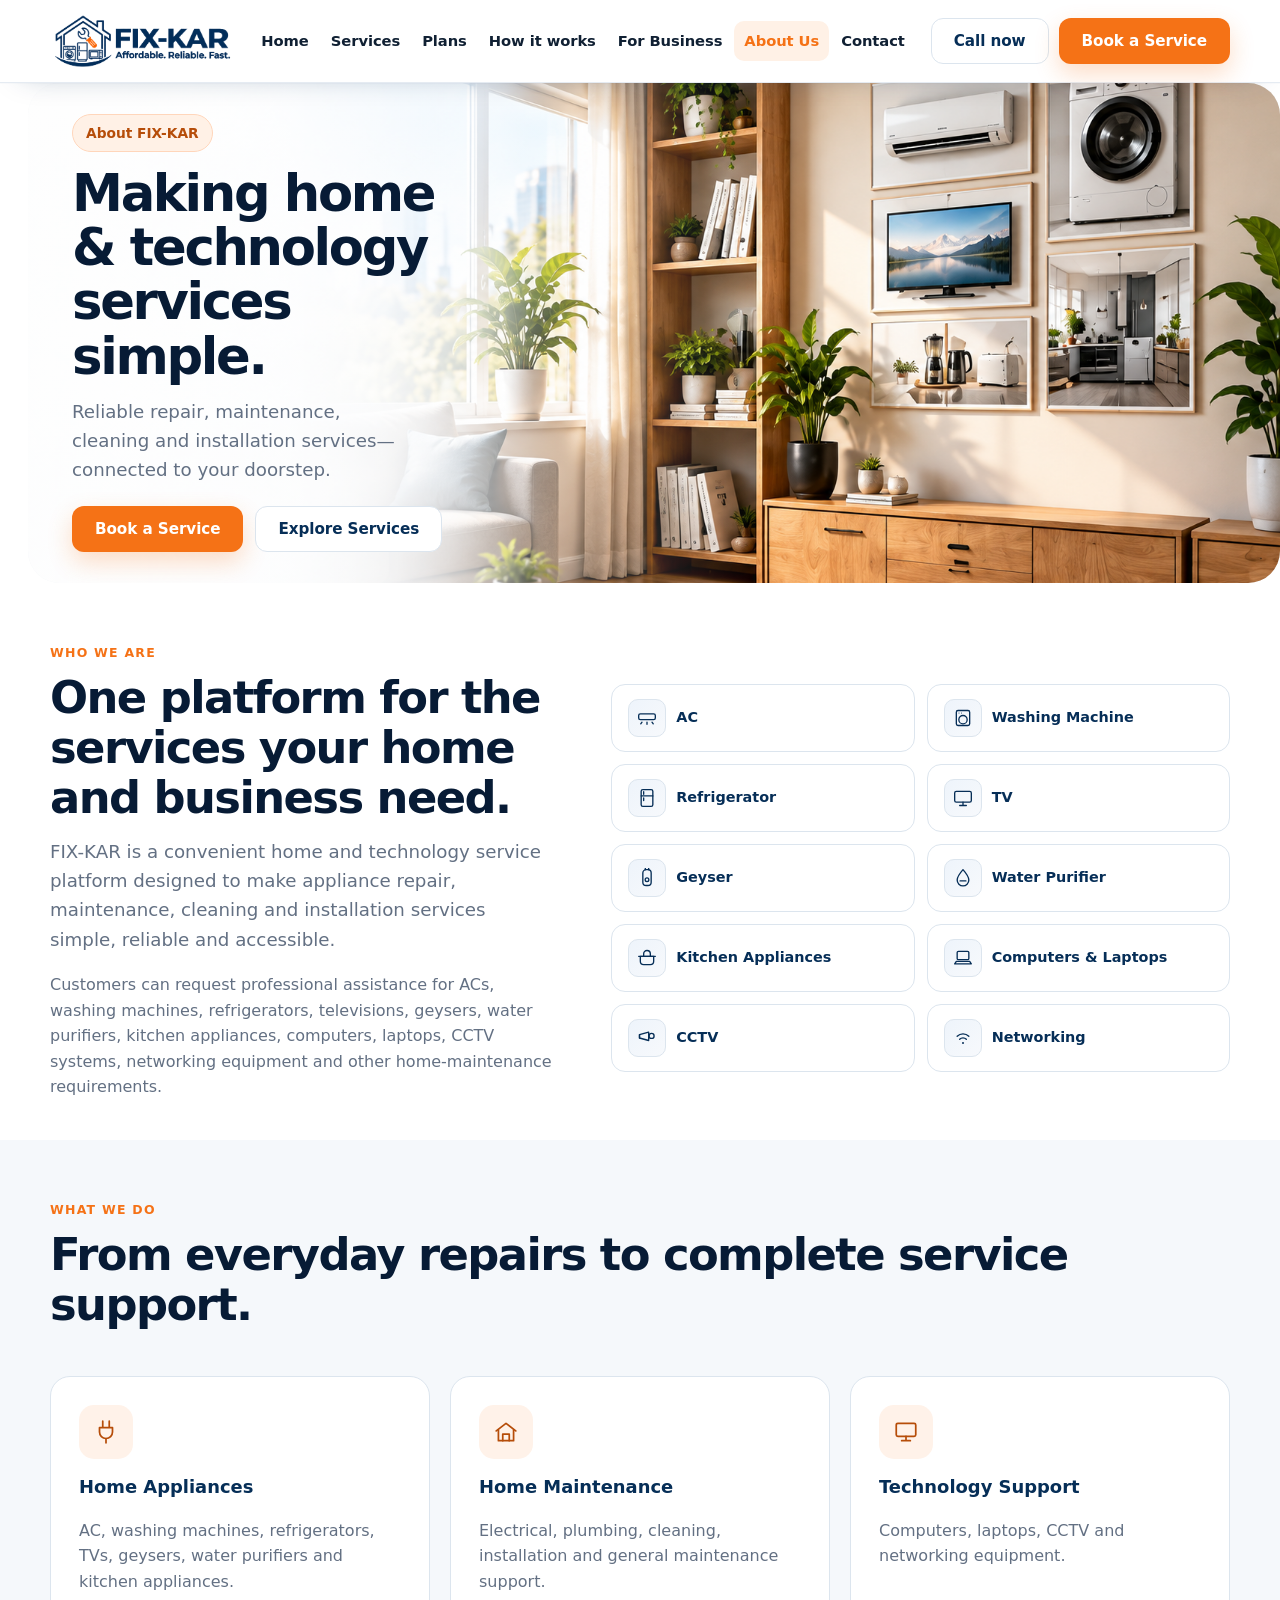
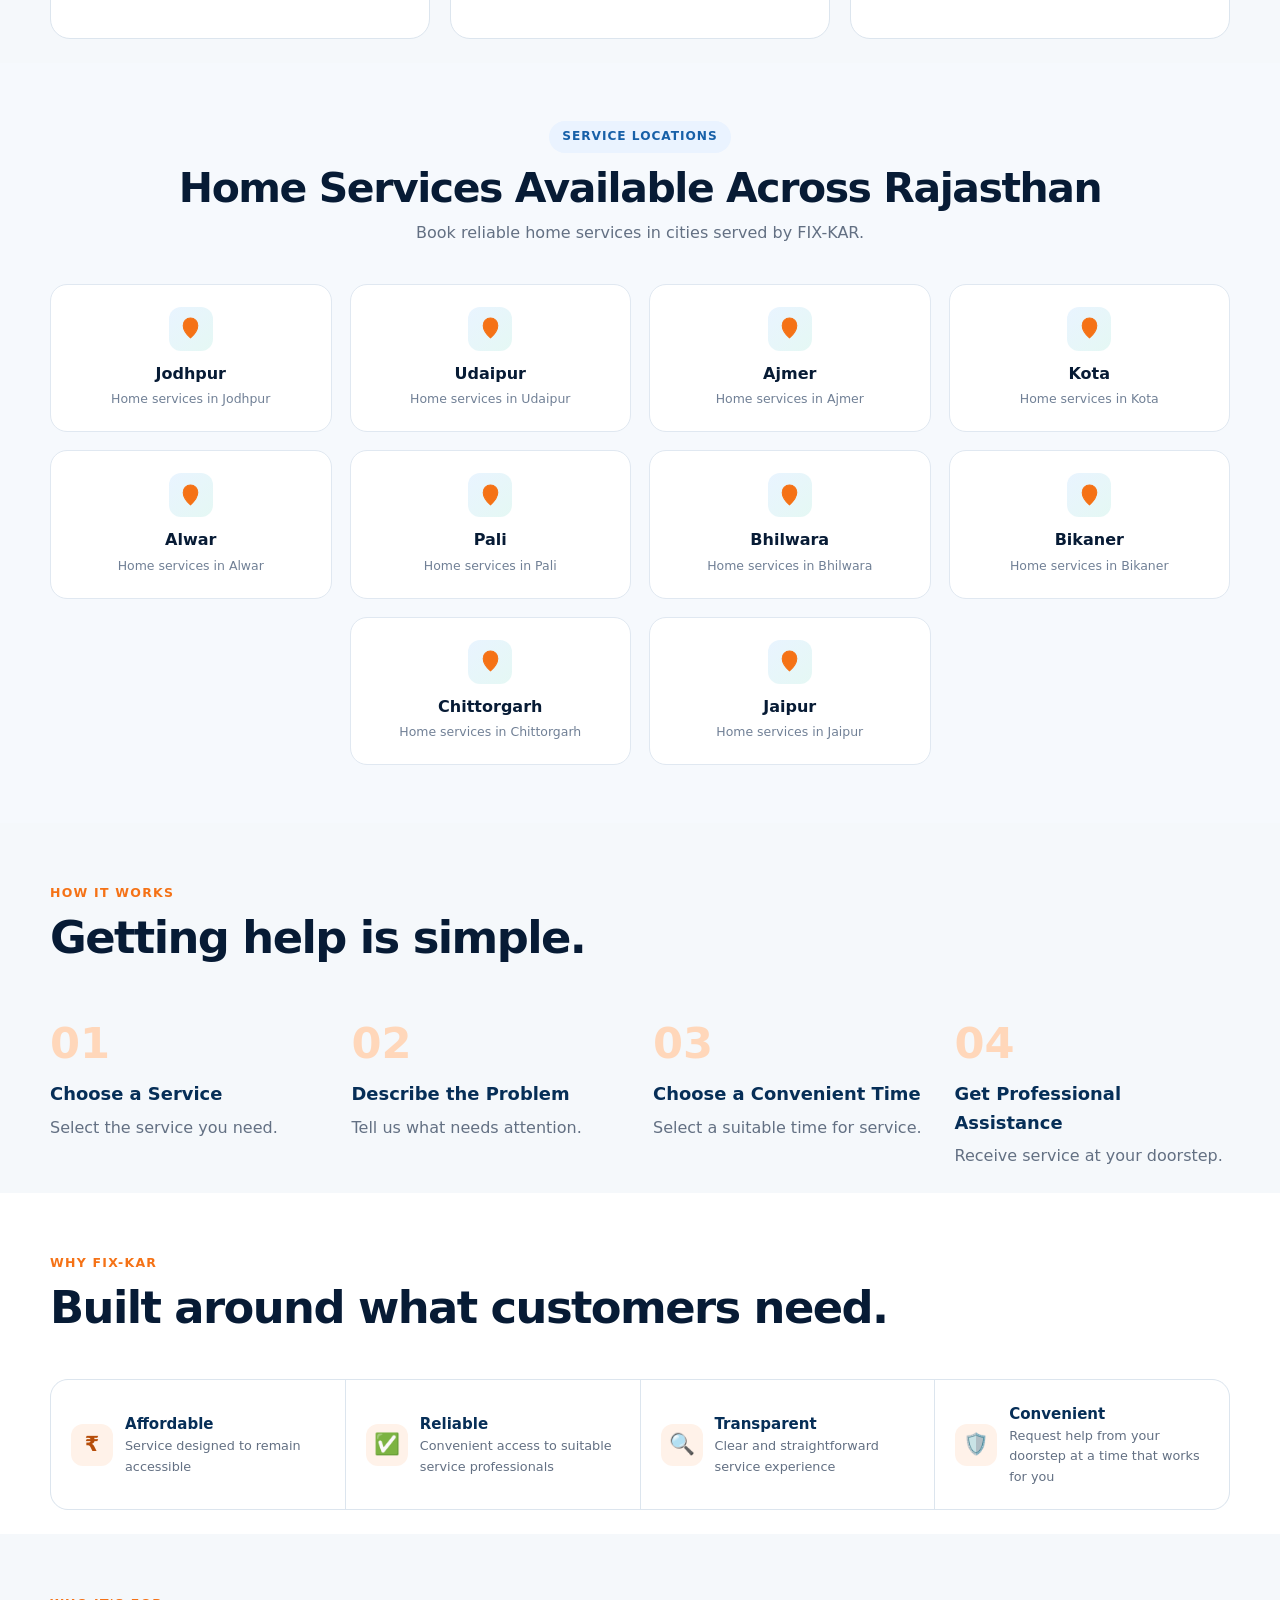
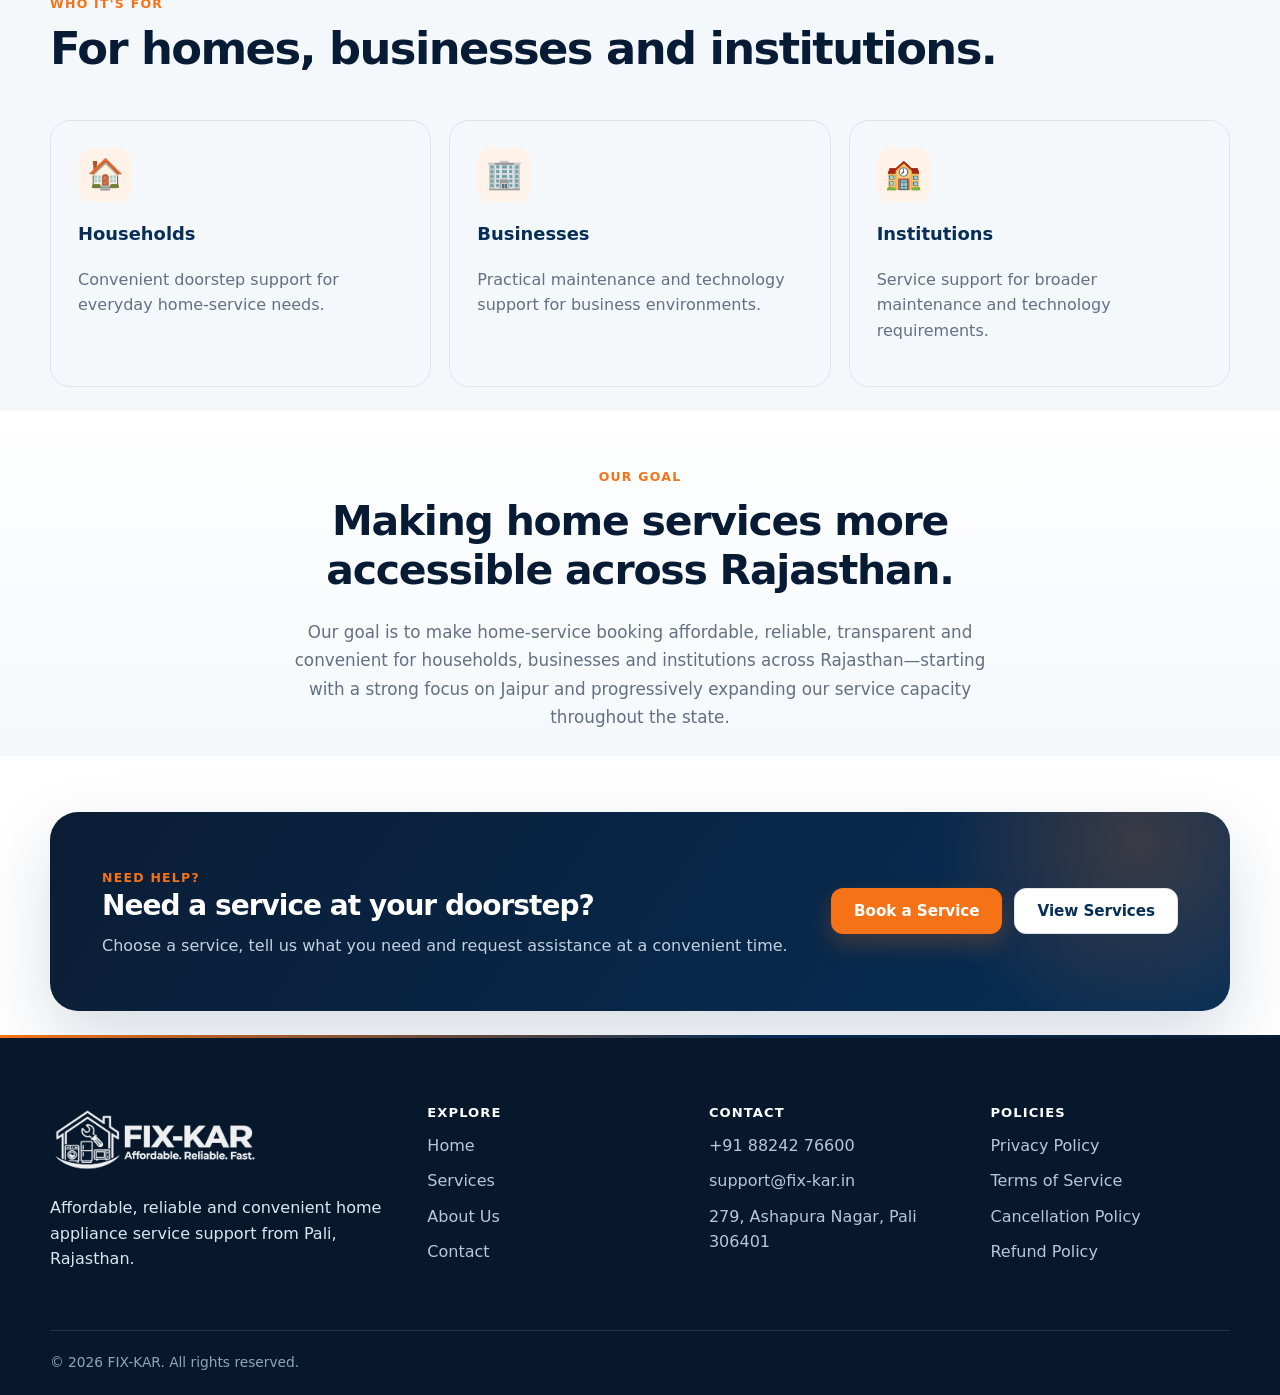
==== commit edf47029: "update" ====
--- a/about.html
+++ b/about.html
@@ -33,36 +33,19 @@
   <main>
 
     <!-- 1. Hero -->
-    <section class="page-hero page-hero--wide">
-      <div class="wrap services-hero-grid">
-        <div class="services-hero-copy">
+    <section class="img-hero">
+      <div class="img-hero-media">
+        <img src="assets/hero-section/aboutus.png" alt="Modern home gallery wall showcasing AC, washing machine, TV and kitchen appliances" loading="eager">
+      </div>
+      <div class="wrap">
+        <div class="img-hero-content">
           <span class="eyebrow">About FIX-KAR</span>
           <h1>Making home &amp; technology services simple.</h1>
           <p class="lead">Reliable repair, maintenance, cleaning and installation services—connected to your doorstep.</p>
-          <div class="services-hero-ctas">
+          <div class="img-hero-ctas">
             <a class="btn btn-primary" href="/contact">Book a Service</a>
             <a class="btn btn-secondary" href="/services">Explore Services</a>
           </div>
-        </div>
-        <div class="services-hero-visual">
-          <div class="main-photo">
-            <img src="assets/technician-hero.png" alt="FIX-KAR technician servicing a home appliance">
-          </div>
-          <div class="floating-card floating-card--top">
-            <img src="assets/service-cctv.jpg" alt="CCTV installation">
-            <div>
-              CCTV &amp; Networking
-              <small>Technology support</small>
-            </div>
-          </div>
-          <div class="floating-card floating-card--bottom">
-            <img src="assets/service-laptop.jpg" alt="Laptop and PC support">
-            <div>
-              PC &amp; Laptop
-              <small>Diagnostics &amp; setup</small>
-            </div>
-          </div>
-          <span class="trust-pill"><span>●</span> Affordable &bull; Reliable &bull; Convenient</span>
         </div>
       </div>
     </section>
@@ -77,16 +60,46 @@
           <p style="color: var(--muted); margin-top: 16px">Customers can request professional assistance for ACs, washing machines, refrigerators, televisions, geysers, water purifiers, kitchen appliances, computers, laptops, CCTV systems, networking equipment and other home-maintenance requirements.</p>
         </div>
         <div class="mini-service-grid">
-          <div class="mini-service"><span>❄️</span>AC</div>
-          <div class="mini-service"><span>🌀</span>Washing Machine</div>
-          <div class="mini-service"><span>🧊</span>Refrigerator</div>
-          <div class="mini-service"><span>📺</span>TV</div>
-          <div class="mini-service"><span>🚿</span>Geyser</div>
-          <div class="mini-service"><span>💧</span>Water Purifier</div>
-          <div class="mini-service"><span>🍳</span>Kitchen Appliances</div>
-          <div class="mini-service"><span>💻</span>Computers &amp; Laptops</div>
-          <div class="mini-service"><span>📷</span>CCTV</div>
-          <div class="mini-service"><span>📶</span>Networking</div>
+          <div class="mini-service">
+            <span class="about-service-icon"><svg viewBox="0 0 24 24"><rect x="2" y="7" width="20" height="7" rx="2"/><path d="M6 17l-1.5 2M12 17v2.5M18 17l1.5 2"/></svg></span>
+            AC
+          </div>
+          <div class="mini-service">
+            <span class="about-service-icon"><svg viewBox="0 0 24 24"><rect x="4" y="3" width="16" height="18" rx="2"/><circle cx="12" cy="14" r="5"/><circle cx="7.2" cy="6" r="0.6" fill="currentColor" stroke="none"/><circle cx="10.2" cy="6" r="0.6" fill="currentColor" stroke="none"/></svg></span>
+            Washing Machine
+          </div>
+          <div class="mini-service">
+            <span class="about-service-icon"><svg viewBox="0 0 24 24"><rect x="5" y="2" width="14" height="20" rx="2"/><path d="M5 9.5h14"/><path d="M8 4.5v3M8 12v3"/></svg></span>
+            Refrigerator
+          </div>
+          <div class="mini-service">
+            <span class="about-service-icon"><svg viewBox="0 0 24 24"><rect x="2" y="4" width="20" height="13" rx="2"/><path d="M8 21h8M12 17v4"/></svg></span>
+            TV
+          </div>
+          <div class="mini-service">
+            <span class="about-service-icon"><svg viewBox="0 0 24 24"><rect x="7" y="2" width="10" height="19" rx="4"/><path d="M10 2V.5M14 2V.5"/><circle cx="12" cy="14" r="2.2"/></svg></span>
+            Geyser
+          </div>
+          <div class="mini-service">
+            <span class="about-service-icon"><svg viewBox="0 0 24 24"><path d="M12 2s7 8 7 12.5A7 7 0 1 1 5 14.5C5 10 12 2 12 2Z"/><path d="M8.5 15.5h7"/></svg></span>
+            Water Purifier
+          </div>
+          <div class="mini-service">
+            <span class="about-service-icon"><svg viewBox="0 0 24 24"><path d="M4 10h16v6a4 4 0 0 1-4 4H8a4 4 0 0 1-4-4v-6Z"/><path d="M2 10h20M8 10V7a4 4 0 0 1 8 0v3"/></svg></span>
+            Kitchen Appliances
+          </div>
+          <div class="mini-service">
+            <span class="about-service-icon"><svg viewBox="0 0 24 24"><rect x="5" y="4" width="14" height="10" rx="1.5"/><path d="M2 19h20l-2-3H4l-2 3Z"/></svg></span>
+            Computers &amp; Laptops
+          </div>
+          <div class="mini-service">
+            <span class="about-service-icon"><svg viewBox="0 0 24 24"><path d="M3 8l11-3v10L3 12V8Z"/><circle cx="17.5" cy="9.5" r="3"/><path d="M3 8v4"/></svg></span>
+            CCTV
+          </div>
+          <div class="mini-service">
+            <span class="about-service-icon"><svg viewBox="0 0 24 24"><path d="M5 10a10 10 0 0 1 14 0"/><path d="M8 13.5a5.5 5.5 0 0 1 8 0"/><circle cx="12" cy="18" r="1.2" fill="currentColor" stroke="none"/></svg></span>
+            Networking
+          </div>
         </div>
       </div>
     </section>
@@ -102,17 +115,17 @@
         </div>
         <div class="content-grid">
           <article class="content-card">
-            <div class="icon">🔧</div>
+            <div class="icon"><svg viewBox="0 0 24 24" width="26" height="26" fill="none" stroke="currentColor" stroke-width="1.6" stroke-linecap="round" stroke-linejoin="round"><path d="M9 2v6M15 2v6M6 8h12v4a6 6 0 0 1-12 0V8Z"/><path d="M12 18v4"/></svg></div>
             <h3>Home Appliances</h3>
             <p>AC, washing machines, refrigerators, TVs, geysers, water purifiers and kitchen appliances.</p>
           </article>
           <article class="content-card">
-            <div class="icon">🏠</div>
+            <div class="icon"><svg viewBox="0 0 24 24" width="26" height="26" fill="none" stroke="currentColor" stroke-width="1.6" stroke-linecap="round" stroke-linejoin="round"><path d="M3 11l9-7 9 7"/><path d="M5 10v10h14V10"/><path d="M9 20v-6h6v6"/></svg></div>
             <h3>Home Maintenance</h3>
             <p>Electrical, plumbing, cleaning, installation and general maintenance support.</p>
           </article>
           <article class="content-card">
-            <div class="icon">🖥️</div>
+            <div class="icon"><svg viewBox="0 0 24 24" width="26" height="26" fill="none" stroke="currentColor" stroke-width="1.6" stroke-linecap="round" stroke-linejoin="round"><rect x="3" y="4" width="18" height="12" rx="1.5"/><path d="M8 20h8M12 16v4"/></svg></div>
             <h3>Technology Support</h3>
             <p>Computers, laptops, CCTV and networking equipment.</p>
           </article>
@@ -121,36 +134,131 @@
     </section>
 
     <!-- 4. Where we serve -->
-    <section class="section">
-      <div class="wrap">
-        <div class="section-head" style="align-items: center; text-align: center; margin: 0 auto 44px">
-          <span class="kicker">Where we serve</span>
-          <h2>Serving Rajasthan, starting from Pali and Jaipur.</h2>
-          <p class="lead" style="margin: 0 auto">Based in Pali, FIX-KAR provides home services across Rajasthan, with Jaipur as its primary service market and expansion focus.</p>
-        </div>
-        <div class="journey-flow">
-          <div class="journey-step">
-            <span class="icon">📍</span>
-            <strong>Pali</strong>
-            <span>Home base</span>
-          </div>
-          <div class="journey-arrow" aria-hidden="true">→</div>
-          <div class="journey-step journey-step--primary">
-            <span class="icon">🎯</span>
-            <strong>Jaipur</strong>
-            <span>Primary market &amp; expansion focus</span>
-          </div>
-          <div class="journey-arrow" aria-hidden="true">→</div>
-          <div class="journey-step">
-            <span class="icon">🗺️</span>
-            <strong>Rajasthan</strong>
-            <span>Growing service network</span>
-          </div>
-        </div>
-        <p style="text-align: center; color: var(--muted); max-width: 620px; margin: 30px auto 0">Our service network is designed to grow with the needs of households, businesses and institutions across the state.</p>
-      </div>
-    </section>
-
+<section class="locations-section">
+  <div class="wrap">
+
+    <div class="locations-head">
+      <span class="locations-kicker">SERVICE LOCATIONS</span>
+      <h2>Home Services Available Across Rajasthan</h2>
+      <p>Book reliable home services in cities served by FIX-KAR.</p>
+    </div>
+
+    <div class="locations-grid">
+
+      <div class="location-card">
+        <div class="location-icon">
+          <svg viewBox="0 0 24 24" aria-hidden="true">
+            <path d="M12 21s7-6.2 7-12a7 7 0 1 0-14 0c0 5.8 7 12 7 12Z"/>
+            <circle cx="12" cy="9" r="2.3"/>
+          </svg>
+        </div>
+        <h3>Jodhpur</h3>
+        <p>Home services in Jodhpur</p>
+      </div>
+
+      <div class="location-card">
+        <div class="location-icon">
+          <svg viewBox="0 0 24 24" aria-hidden="true">
+            <path d="M12 21s7-6.2 7-12a7 7 0 1 0-14 0c0 5.8 7 12 7 12Z"/>
+            <circle cx="12" cy="9" r="2.3"/>
+          </svg>
+        </div>
+        <h3>Udaipur</h3>
+        <p>Home services in Udaipur</p>
+      </div>
+
+      <div class="location-card">
+        <div class="location-icon">
+          <svg viewBox="0 0 24 24" aria-hidden="true">
+            <path d="M12 21s7-6.2 7-12a7 7 0 1 0-14 0c0 5.8 7 12 7 12Z"/>
+            <circle cx="12" cy="9" r="2.3"/>
+          </svg>
+        </div>
+        <h3>Ajmer</h3>
+        <p>Home services in Ajmer</p>
+      </div>
+
+      <div class="location-card">
+        <div class="location-icon">
+          <svg viewBox="0 0 24 24" aria-hidden="true">
+            <path d="M12 21s7-6.2 7-12a7 7 0 1 0-14 0c0 5.8 7 12 7 12Z"/>
+            <circle cx="12" cy="9" r="2.3"/>
+          </svg>
+        </div>
+        <h3>Kota</h3>
+        <p>Home services in Kota</p>
+      </div>
+
+      <div class="location-card">
+        <div class="location-icon">
+          <svg viewBox="0 0 24 24" aria-hidden="true">
+            <path d="M12 21s7-6.2 7-12a7 7 0 1 0-14 0c0 5.8 7 12 7 12Z"/>
+            <circle cx="12" cy="9" r="2.3"/>
+          </svg>
+        </div>
+        <h3>Alwar</h3>
+        <p>Home services in Alwar</p>
+      </div>
+
+      <div class="location-card">
+        <div class="location-icon">
+          <svg viewBox="0 0 24 24" aria-hidden="true">
+            <path d="M12 21s7-6.2 7-12a7 7 0 1 0-14 0c0 5.8 7 12 7 12Z"/>
+            <circle cx="12" cy="9" r="2.3"/>
+          </svg>
+        </div>
+        <h3>Pali</h3>
+        <p>Home services in Pali</p>
+      </div>
+
+      <div class="location-card">
+        <div class="location-icon">
+          <svg viewBox="0 0 24 24" aria-hidden="true">
+            <path d="M12 21s7-6.2 7-12a7 7 0 1 0-14 0c0 5.8 7 12 7 12Z"/>
+            <circle cx="12" cy="9" r="2.3"/>
+          </svg>
+        </div>
+        <h3>Bhilwara</h3>
+        <p>Home services in Bhilwara</p>
+      </div>
+
+      <div class="location-card">
+        <div class="location-icon">
+          <svg viewBox="0 0 24 24" aria-hidden="true">
+            <path d="M12 21s7-6.2 7-12a7 7 0 1 0-14 0c0 5.8 7 12 7 12Z"/>
+            <circle cx="12" cy="9" r="2.3"/>
+          </svg>
+        </div>
+        <h3>Bikaner</h3>
+        <p>Home services in Bikaner</p>
+      </div>
+
+      <div class="location-card">
+        <div class="location-icon">
+          <svg viewBox="0 0 24 24" aria-hidden="true">
+            <path d="M12 21s7-6.2 7-12a7 7 0 1 0-14 0c0 5.8 7 12 7 12Z"/>
+            <circle cx="12" cy="9" r="2.3"/>
+          </svg>
+        </div>
+        <h3>Chittorgarh</h3>
+        <p>Home services in Chittorgarh</p>
+      </div>
+
+      <div class="location-card">
+        <div class="location-icon">
+          <svg viewBox="0 0 24 24" aria-hidden="true">
+            <path d="M12 21s7-6.2 7-12a7 7 0 1 0-14 0c0 5.8 7 12 7 12Z"/>
+            <circle cx="12" cy="9" r="2.3"/>
+          </svg>
+        </div>
+        <h3>Jaipur</h3>
+        <p>Home services in Jaipur</p>
+      </div>
+
+    </div>
+
+  </div>
+</section>
     <!-- 5. How FIX-KAR works -->
     <section class="section soft">
       <div class="wrap">
--- a/styles.css
+++ b/styles.css
@@ -179,51 +179,6 @@
    Hero
    ========================================================================== */
 
-.hero {
-  position: relative;
-  background: linear-gradient(180deg, #fbfdff, #fff 55%);
-  padding: 78px 0 70px;
-  overflow: hidden;
-}
-
-.hero::before,
-.hero::after {
-  content: "";
-  position: absolute;
-  z-index: 0;
-  border-radius: 50%;
-  filter: blur(60px);
-  pointer-events: none;
-}
-
-.hero::before {
-  width: 520px;
-  height: 520px;
-  top: -220px;
-  right: -120px;
-  background: radial-gradient(circle, rgba(245, 114, 22, 0.16), transparent 70%);
-}
-
-.hero::after {
-  width: 460px;
-  height: 460px;
-  bottom: -260px;
-  left: -160px;
-  background: radial-gradient(circle, rgba(6, 46, 87, 0.1), transparent 70%);
-}
-
-.hero .wrap {
-  position: relative;
-  z-index: 1;
-}
-
-.hero-grid {
-  display: grid;
-  grid-template-columns: 1.02fr 0.98fr;
-  align-items: center;
-  gap: 58px;
-}
-
 .eyebrow {
   display: inline-flex;
   align-items: center;
@@ -237,18 +192,18 @@
   font-weight: 750;
 }
 
-.hero h1,
-.page-hero h1 {
-  font-size: clamp(2.8rem, 5vw, 5rem);
+.page-hero h1,
+.img-hero-content h1 {
+  font-size: clamp(2.6rem, 4.2vw, 4rem);
   font-weight: 800;
-  line-height: 1.03;
-  letter-spacing: -0.055em;
+  line-height: 1.05;
+  letter-spacing: -0.045em;
   color: #071b35;
-  margin: 22px 0;
+  margin: 18px 0;
   text-wrap: balance;
 }
 
-.hero h1 span {
+.img-hero-content h1 span {
   color: var(--orange);
 }
 
@@ -286,51 +241,12 @@
   margin-right: 8px;
 }
 
-.hero-art {
-  position: relative;
-}
-
-.hero-art:before {
-  content: "";
-  position: absolute;
-  inset: -18px 18px 18px -18px;
-  background: var(--orange);
-  border-radius: 34px;
-  transform: rotate(-3deg);
-}
-
-.hero-art img {
-  position: relative;
-  aspect-ratio: 1.18 / 1;
-  object-fit: cover;
-  border-radius: 28px;
-  box-shadow: var(--shadow);
-}
-
-.ticket {
-  position: absolute;
-  z-index: 2;
-  left: -25px;
-  top: 28px;
-  background: white;
-  padding: 14px 18px;
-  border-radius: 14px;
-  box-shadow: var(--shadow);
-  font-weight: 750;
-}
-
-.ticket small {
-  display: block;
-  color: var(--muted);
-  font-weight: 550;
-}
-
 /* ==========================================================================
    Stats band
    ========================================================================== */
 
 .stats {
-  margin-top: -28px;
+  margin-top: 56px;
   position: relative;
   z-index: 3;
 }
@@ -368,8 +284,13 @@
    Sections
    ========================================================================== */
 
+/* Asymmetric (top-heavy) on purpose: adjacent sections' padding doesn't
+   CSS-collapse like margins do, so two plain sections back to back used to
+   stack to 160px of dead space (80+80). Owning most of the gap on the
+   incoming section's top and keeping the outgoing bottom small means a
+   normal section-to-section transition now lands around 96px instead. */
 .section {
-  padding: 90px 0;
+  padding: 56px 0 24px;
 }
 
 .section.soft {
@@ -707,9 +628,23 @@
 
 .page-hero {
   position: relative;
-  padding: 70px 0;
+  padding: 60px 0;
   background: linear-gradient(180deg, #f8fbff, #fff);
   overflow: hidden;
+}
+
+/* Compact variant for FAQ/legal pages — a page title, not a marketing hero. */
+.page-hero.page-hero--compact {
+  padding: 40px 0;
+}
+
+.page-hero--compact h1 {
+  font-size: clamp(2rem, 3vw, 2.6rem);
+  margin: 10px 0 0;
+}
+
+.page-hero--compact .eyebrow {
+  margin-bottom: 0;
 }
 
 .page-hero::before,
@@ -745,127 +680,195 @@
   text-align: center;
 }
 
-/* Opt-in modifier for pages using a wide, two-column hero (e.g. Services)
-   instead of the centered single-column layout above. */
-.page-hero.page-hero--wide .wrap {
-  max-width: 1180px;
+/* ==========================================================================
+   Image hero — one shared component for every page that has a hero photo
+   (Home, Services, Plans, How it works, For Business, About, Contact,
+   Track). The photo is a single full-bleed background with the brand's
+   text overlaid on its left side (each photo was composed with a light,
+   empty left edge for exactly this purpose); on narrow screens the text
+   and image stack instead of overlaying, per the required mobile layout.
+   ========================================================================== */
+
+.img-hero {
+  position: relative;
+  height: 500px;
+  min-height: 0;
+  display: grid;
+  align-items: center;
+  overflow: hidden;
+  border-radius: 32px;
+  margin: 0 0 0 28px;
+  width: calc(100% - 28px);
+  padding: 24px 44px;
+  background: var(--soft);
+}
+
+.img-hero-media {
+  position: absolute;
+  inset: 0;
+  z-index: 0;
+}
+
+/* Safety net for text legibility: each source photo already fades to a
+   light left edge, but exactly how much varies per image and per hero
+   width (the crop mode itself changes across breakpoints). This adds a
+   soft, text-zone-only wash on top — not a filter over the whole photo —
+   so copy always stays readable without hand-tuning every image/width
+   combination individually. */
+.img-hero-media::after {
+  content: "";
+  position: absolute;
+  inset: 0;
+  z-index: 1;
+  background: linear-gradient(90deg, rgba(255, 255, 255, 0.72) 0%, rgba(255, 255, 255, 0.4) 32%, rgba(255, 255, 255, 0) 58%);
+  pointer-events: none;
+}
+
+.img-hero-media img {
+  width: 100%;
+  height: 100%;
+  object-fit: cover;
+  object-position: center right;
+}
+
+/* Override the base .wrap's centering (width cap + margin:auto) — inside
+   the hero it must hug the left edge (where the padded content column
+   lives), not float centered within a narrower capped column. */
+.img-hero > .wrap {
+  position: relative;
+  z-index: 1;
+  width: 100%;
+  max-width: none;
+  margin: 0;
+}
+
+.img-hero-content {
+  max-width: 36%;
+}
+
+.img-hero-content .lead {
+  max-width: 340px;
+}
+
+.img-hero-content h1 {
   text-align: left;
-}
-
-/* ==========================================================================
-   Services hero — wide two-column composition (image + floating cards)
-   ========================================================================== */
-
-.services-hero-grid {
-  display: grid;
-  grid-template-columns: 1.05fr 0.95fr;
-  align-items: center;
-  gap: 54px;
+  font-size: clamp(2.625rem, 4vw, 3.625rem);
+  line-height: 1.06;
+  margin: 14px 0 0;
+}
+
+.img-hero-content .lead {
   text-align: left;
-}
-
-.services-hero-copy .eyebrow {
-  margin-bottom: 4px;
-}
-
-.services-hero-copy h1 {
-  text-align: left;
-}
-
-.services-hero-copy .lead {
-  margin: 18px 0 0;
-  text-align: left;
-}
-
-.services-hero-ctas {
+  margin: 14px 0 0;
+}
+
+.img-hero-ctas {
   display: flex;
   flex-wrap: wrap;
   gap: 12px;
-  margin-top: 30px;
-}
-
-.services-hero-visual {
-  position: relative;
-}
-
-.services-hero-visual .main-photo {
-  position: relative;
-  border-radius: 28px;
-  overflow: hidden;
-  box-shadow: var(--shadow-lg);
-  aspect-ratio: 6 / 5;
-}
-
-.services-hero-visual .main-photo img {
-  width: 100%;
-  height: 100%;
-  object-fit: cover;
-}
-
-.services-hero-visual .main-photo::after {
-  content: "";
-  position: absolute;
-  inset: 0;
-  background: linear-gradient(200deg, transparent 55%, rgba(6, 27, 53, 0.45));
-}
-
-.floating-card {
-  position: absolute;
-  display: flex;
-  align-items: center;
-  gap: 12px;
-  background: #fff;
-  border-radius: 16px;
-  padding: 12px 16px 12px 12px;
-  box-shadow: var(--shadow);
-  font-weight: 750;
-  color: var(--navy);
-  font-size: 0.92rem;
-  z-index: 2;
-}
-
-.floating-card img {
-  width: 44px;
-  height: 44px;
-  border-radius: 11px;
-  object-fit: cover;
-}
-
-.floating-card small {
-  display: block;
-  color: var(--muted);
-  font-weight: 550;
-  font-size: 0.76rem;
-  margin-top: 1px;
-}
-
-.floating-card--top {
-  top: -22px;
-  left: -28px;
-}
-
-.floating-card--bottom {
-  bottom: -22px;
-  right: -22px;
-}
-
-.trust-pill {
-  display: inline-flex;
-  align-items: center;
-  gap: 10px;
-  background: var(--navy2);
-  color: #fff;
-  border-radius: 999px;
-  padding: 10px 18px;
-  font-size: 0.82rem;
-  font-weight: 700;
-  letter-spacing: 0.02em;
-  box-shadow: var(--shadow);
   margin-top: 22px;
 }
 
-.trust-pill span {
-  color: #ffd7ba;
+@media (max-width: 980px) {
+  .img-hero {
+    display: grid;
+    flex-direction: row;
+    position: relative;
+    min-height: clamp(420px, 57vw, 460px);
+    border-radius: 24px;
+    background: var(--soft);
+    margin: 0 0 0 28px;
+    width: calc(100% - 28px);
+    /* No horizontal padding here — the image (a sibling flex item below)
+       must stay edge-to-edge; only the text column gets inset, via
+       .img-hero-content's own padding a few rules down. */
+    padding: 28px 40px;
+  }
+
+  .img-hero-media::after {
+    content: "";
+  }
+
+  .img-hero-media {
+    position: absolute;
+    order: 2;
+    height: auto;
+    border-radius: 22px;
+    overflow: hidden;
+    margin-top: 0;
+  }
+
+  .img-hero > .wrap {
+    position: relative;
+    order: 1;
+    width: 100%;
+    margin: 0;
+  }
+
+  .img-hero-content {
+    max-width: 48%;
+    padding: 0;
+    text-align: left;
+  }
+
+  .img-hero-content h1,
+  .img-hero-content .lead {
+    text-align: left;
+  }
+
+  .img-hero-ctas {
+    justify-content: flex-start;
+    margin-top: 18px;
+  }
+}
+
+@media (max-width: 620px) {
+  .img-hero {
+    border-radius: 20px;
+    min-height: clamp(380px, 90vw, 430px);
+    margin-left: 14px;
+    width: calc(100% - 14px);
+    padding: 18px 16px;
+  }
+
+  .img-hero-media {
+    border-radius: 18px;
+    height: auto;
+    margin-top: 0;
+  }
+
+  .img-hero-content h1 {
+    font-size: clamp(1.75rem, 7vw, 2.125rem);
+    line-height: 1.08;
+    margin-top: 12px;
+  }
+
+  .img-hero-content .lead {
+    margin-top: 12px;
+    font-size: clamp(0.875rem, 3.2vw, 1rem);
+    line-height: 1.55;
+  }
+
+  .img-hero-content {
+    max-width: 68%;
+  }
+
+  .img-hero-ctas {
+    gap: 10px;
+    margin-top: 14px;
+  }
+
+  .img-hero-ctas .btn {
+    min-height: 38px;
+    padding: 0 10px;
+    font-size: 0.82rem;
+  }
+
+  .img-hero .eyebrow {
+    gap: 6px;
+    padding: 5px 9px;
+    font-size: 0.76rem;
+  }
 }
 
 /* ==========================================================================
@@ -926,6 +929,10 @@
   display: grid;
   grid-template-columns: repeat(2, 1fr);
   gap: 12px;
+}
+
+.mini-service-grid--4col {
+  grid-template-columns: repeat(4, 1fr);
 }
 
 .mini-service {
@@ -948,9 +955,54 @@
   border-color: #ffc59d;
 }
 
-.mini-service span {
-  font-size: 1.2rem;
+/* Reusable premium SVG icon badge — used for the mini-service tiles and
+   floating hero cards. One consistent size/background/stroke treatment
+   instead of emoji, per-page inline styling, or a new icon dependency. */
+.about-service-icon {
+  display: inline-flex;
+  align-items: center;
+  justify-content: center;
+  width: 38px;
+  height: 38px;
+  border-radius: 10px;
+  background: linear-gradient(135deg, #eef4fb, #f7f9fc);
+  border: 1px solid var(--line);
+  color: var(--navy);
   flex-shrink: 0;
+  transition: background-color 0.22s var(--ease), border-color 0.22s var(--ease), color 0.22s var(--ease);
+}
+
+.about-service-icon svg {
+  width: 20px;
+  height: 20px;
+  stroke: currentColor;
+  fill: none;
+  stroke-width: 1.6;
+  stroke-linecap: round;
+  stroke-linejoin: round;
+}
+
+.mini-service:hover .about-service-icon {
+  background: var(--navy2);
+  border-color: var(--navy2);
+  color: #fff;
+}
+
+.about-service-icon--sm {
+  width: 30px;
+  height: 30px;
+  border-radius: 9px;
+}
+
+.about-service-icon--sm svg {
+  width: 16px;
+  height: 16px;
+}
+
+.about-service-icon--accent {
+  color: var(--orange-deep);
+  background: linear-gradient(135deg, #fff2e9, #fff8f2);
+  border-color: #ffd9b8;
 }
 
 /* Pali → Jaipur → Rajasthan journey flow (Where We Serve section) */
@@ -1427,46 +1479,9 @@
     display: none;
   }
 
-  .hero-grid,
   .about-grid,
-  .contact-grid,
-  .services-hero-grid {
+  .contact-grid {
     grid-template-columns: 1fr;
-  }
-
-  .hero {
-    padding-top: 45px;
-  }
-
-  .hero-art {
-    margin: 25px 18px 0;
-  }
-
-  .page-hero.page-hero--wide .wrap {
-    text-align: center;
-  }
-
-  .services-hero-copy h1,
-  .services-hero-copy .lead {
-    text-align: center;
-  }
-
-  .services-hero-ctas {
-    justify-content: center;
-  }
-
-  .services-hero-visual {
-    margin: 40px 30px 0;
-  }
-
-  .floating-card--top {
-    top: -16px;
-    left: -12px;
-  }
-
-  .floating-card--bottom {
-    bottom: -16px;
-    right: -12px;
   }
 
   .trust-strip {
@@ -1577,7 +1592,7 @@
   }
 
   .section {
-    padding: 68px 0;
+    padding: 44px 0 24px;
   }
 
   .band {
@@ -1603,23 +1618,6 @@
 
   .trust-strip {
     grid-template-columns: 1fr;
-  }
-
-  .services-hero-visual {
-    margin: 32px 0 0;
-  }
-
-  /* Floating mini-cards add clutter at this width — keep just the main
-     photo and the trust pill. */
-  .floating-card {
-    display: none;
-  }
-
-  .trust-pill {
-    display: flex;
-    justify-content: center;
-    text-align: center;
-    font-size: 0.78rem;
   }
 
   .route-cta {
@@ -1659,3 +1657,397 @@
     transform: rotate(90deg);
   }
 }
+/* =========================================================
+   Service Locations
+   ========================================================= */
+
+.locations-section {
+  padding: 58px 0;
+  background: #f6f9fd;
+}
+
+.locations-head {
+  text-align: center;
+  margin-bottom: 38px;
+}
+
+.locations-kicker {
+  display: inline-flex;
+  align-items: center;
+  padding: 6px 13px;
+  border-radius: 999px;
+  background: #eaf3ff;
+  color: #1760a8;
+  font-size: 0.76rem;
+  font-weight: 800;
+  letter-spacing: 0.08em;
+}
+
+.locations-head h2 {
+  margin: 12px 0 8px;
+  color: #071b35;
+  font-size: clamp(2rem, 3.2vw, 2.8rem);
+  line-height: 1.15;
+  letter-spacing: -0.035em;
+}
+
+.locations-head p {
+  margin: 0 auto;
+  max-width: 600px;
+  color: #637083;
+  font-size: 1rem;
+}
+
+.locations-grid {
+  display: grid;
+  grid-template-columns: repeat(4, 1fr);
+  gap: 18px;
+}
+
+.location-card {
+  min-height: 135px;
+  padding: 22px 18px;
+  background: #fff;
+  border: 1px solid #e0e8f1;
+  border-radius: 17px;
+  display: flex;
+  flex-direction: column;
+  align-items: center;
+  justify-content: center;
+  text-align: center;
+  transition:
+    transform 0.2s ease,
+    box-shadow 0.2s ease,
+    border-color 0.2s ease;
+}
+
+.location-card:hover {
+  transform: translateY(-3px);
+  border-color: #bcd7f2;
+  box-shadow: 0 12px 30px rgba(6, 46, 87, 0.08);
+}
+
+.location-icon {
+  width: 44px;
+  height: 44px;
+  margin-bottom: 10px;
+  border-radius: 12px;
+  display: grid;
+  place-items: center;
+  background: linear-gradient(135deg, #e9f4ff, #e5f8f4);
+  color: #0660ad;
+  font-size: 25px;
+  font-weight: 800;
+}
+
+.location-card h3 {
+  margin: 0 0 3px;
+  color: #071b35;
+  font-size: 1rem;
+  font-weight: 800;
+}
+
+.location-card p {
+  margin: 0;
+  color: #718096;
+  font-size: 0.78rem;
+}
+
+/* Tablet */
+@media (max-width: 900px) {
+  .locations-grid {
+    grid-template-columns: repeat(2, 1fr);
+  }
+}
+
+/* Mobile */
+@media (max-width: 620px) {
+  .locations-section {
+    padding: 42px 0;
+  }
+
+  .locations-head {
+    margin-bottom: 25px;
+  }
+
+  .locations-head h2 {
+    font-size: 1.8rem;
+  }
+
+  .locations-grid {
+    grid-template-columns: repeat(2, 1fr);
+    gap: 12px;
+  }
+
+  .location-card {
+    min-height: 120px;
+    padding: 16px 10px;
+  }
+
+  .location-icon {
+    width: 38px;
+    height: 38px;
+    font-size: 21px;
+    margin-bottom: 8px;
+  }
+
+  .location-card h3 {
+    font-size: 0.92rem;
+  }
+
+  .location-card p {
+    font-size: 0.7rem;
+  }
+}
+.location-icon {
+  color: var(--orange);
+}
+
+.location-icon svg {
+  width: 25px;
+  height: 25px;
+  fill: var(--orange);
+  stroke: var(--orange);
+  stroke-width: 1;
+}
+.locations-grid {
+  display: grid;
+  grid-template-columns: repeat(4, 1fr);
+  gap: 18px;
+  justify-content: center;
+}
+.location-card:nth-child(9) {
+  grid-column: 2;
+}
+
+.location-card:nth-child(10) {
+  grid-column: 3;
+}
+@media (min-width: 901px) {
+  .location-card:nth-child(9) {
+    grid-column: 2;
+  }
+
+  .location-card:nth-child(10) {
+    grid-column: 3;
+  }
+}
+/* =========================================================
+   SERVICES FILTER + RESULTS
+   ========================================================= */
+
+.services-section {
+  padding-top: 48px;
+}
+
+.services-layout {
+  display: grid;
+  grid-template-columns: 270px 1fr;
+  gap: 28px;
+  align-items: start;
+}
+
+/* Filter */
+
+.service-filter {
+  position: sticky;
+  top: 105px;
+  background: #fff;
+  border: 1px solid var(--line);
+  border-radius: 18px;
+  padding: 22px 20px;
+  box-shadow: var(--shadow-sm);
+}
+
+.service-filter h3 {
+  margin: 0 0 20px;
+  color: var(--navy);
+  font-size: 1.05rem;
+  font-weight: 800;
+}
+
+.filter-parent,
+.filter-child {
+  display: flex;
+  align-items: flex-start;
+  gap: 10px;
+  cursor: pointer;
+}
+
+.filter-parent {
+  margin-top: 18px;
+  color: #6f7c8b;
+  font-size: 1rem;
+  font-weight: 800;
+}
+
+.filter-parent:first-of-type {
+  margin-top: 0;
+}
+
+.filter-child {
+  margin: 9px 0 0 20px;
+  color: #637083;
+  font-size: 0.9rem;
+}
+
+.filter-parent input,
+.filter-child input {
+  width: 16px;
+  height: 16px;
+  flex-shrink: 0;
+  margin: 2px 0 0;
+  accent-color: var(--orange);
+  cursor: pointer;
+}
+
+.clear-filters {
+  width: 100%;
+  margin-top: 22px;
+  padding: 10px 14px;
+  border: 1px solid var(--line);
+  border-radius: 10px;
+  background: #fff;
+  color: var(--navy);
+  font: inherit;
+  font-size: 0.85rem;
+  font-weight: 750;
+  cursor: pointer;
+  transition: 0.2s ease;
+}
+
+.clear-filters:hover {
+  border-color: var(--orange);
+  color: var(--orange-deep);
+  background: #fff8f3;
+}
+
+/* Results */
+
+.services-results {
+  min-width: 0;
+}
+
+.services-results-head {
+  display: flex;
+  align-items: flex-end;
+  justify-content: space-between;
+  gap: 20px;
+  margin-bottom: 28px;
+}
+
+.services-results-head h2 {
+  margin: 6px 0 0;
+}
+
+.service-count {
+  flex-shrink: 0;
+  padding: 7px 12px;
+  border-radius: 999px;
+  background: #fff1e6;
+  color: var(--orange-deep);
+  font-size: 0.82rem;
+  font-weight: 800;
+}
+
+.service-grid-filtered {
+  grid-template-columns: repeat(3, 1fr);
+}
+
+/* Services without photos */
+
+.service-card-no-photo {
+  overflow: hidden;
+}
+
+.service-card-no-photo .service-body {
+  min-height: 100%;
+  display: flex;
+  flex-direction: column;
+  align-items: flex-start;
+}
+
+.service-card-no-photo .card-explore {
+  margin-top: auto !important;
+  padding-top: 18px;
+}
+
+.service-icon-large {
+  width: 52px;
+  height: 52px;
+  display: grid;
+  place-items: center;
+  margin-bottom: 15px;
+  border-radius: 14px;
+  background: #fff2e9;
+  font-size: 1.5rem;
+}
+
+/* Hidden filtered cards */
+
+.service-card.is-hidden {
+  display: none;
+}
+
+.no-services {
+  display: none;
+  padding: 40px 20px;
+  text-align: center;
+  color: var(--muted);
+  border: 1px dashed var(--line);
+  border-radius: 16px;
+  margin-top: 20px;
+}
+
+.no-services.is-visible {
+  display: block;
+}
+
+
+/* =========================================================
+   RESPONSIVE
+   ========================================================= */
+
+@media (max-width: 1050px) {
+  .services-layout {
+    grid-template-columns: 235px 1fr;
+    gap: 22px;
+  }
+
+  .service-grid-filtered {
+    grid-template-columns: repeat(2, 1fr);
+  }
+}
+
+@media (max-width: 760px) {
+  .services-layout {
+    grid-template-columns: 1fr;
+  }
+
+  .service-filter {
+    position: static;
+  }
+
+  .service-grid-filtered {
+    grid-template-columns: 1fr 1fr;
+  }
+
+  .services-results-head {
+    align-items: center;
+  }
+}
+
+@media (max-width: 520px) {
+  .service-grid-filtered {
+    grid-template-columns: 1fr;
+  }
+
+  .services-results-head {
+    flex-direction: column;
+    align-items: flex-start;
+  }
+
+  .filter-child {
+    margin-left: 16px;
+  }
+}
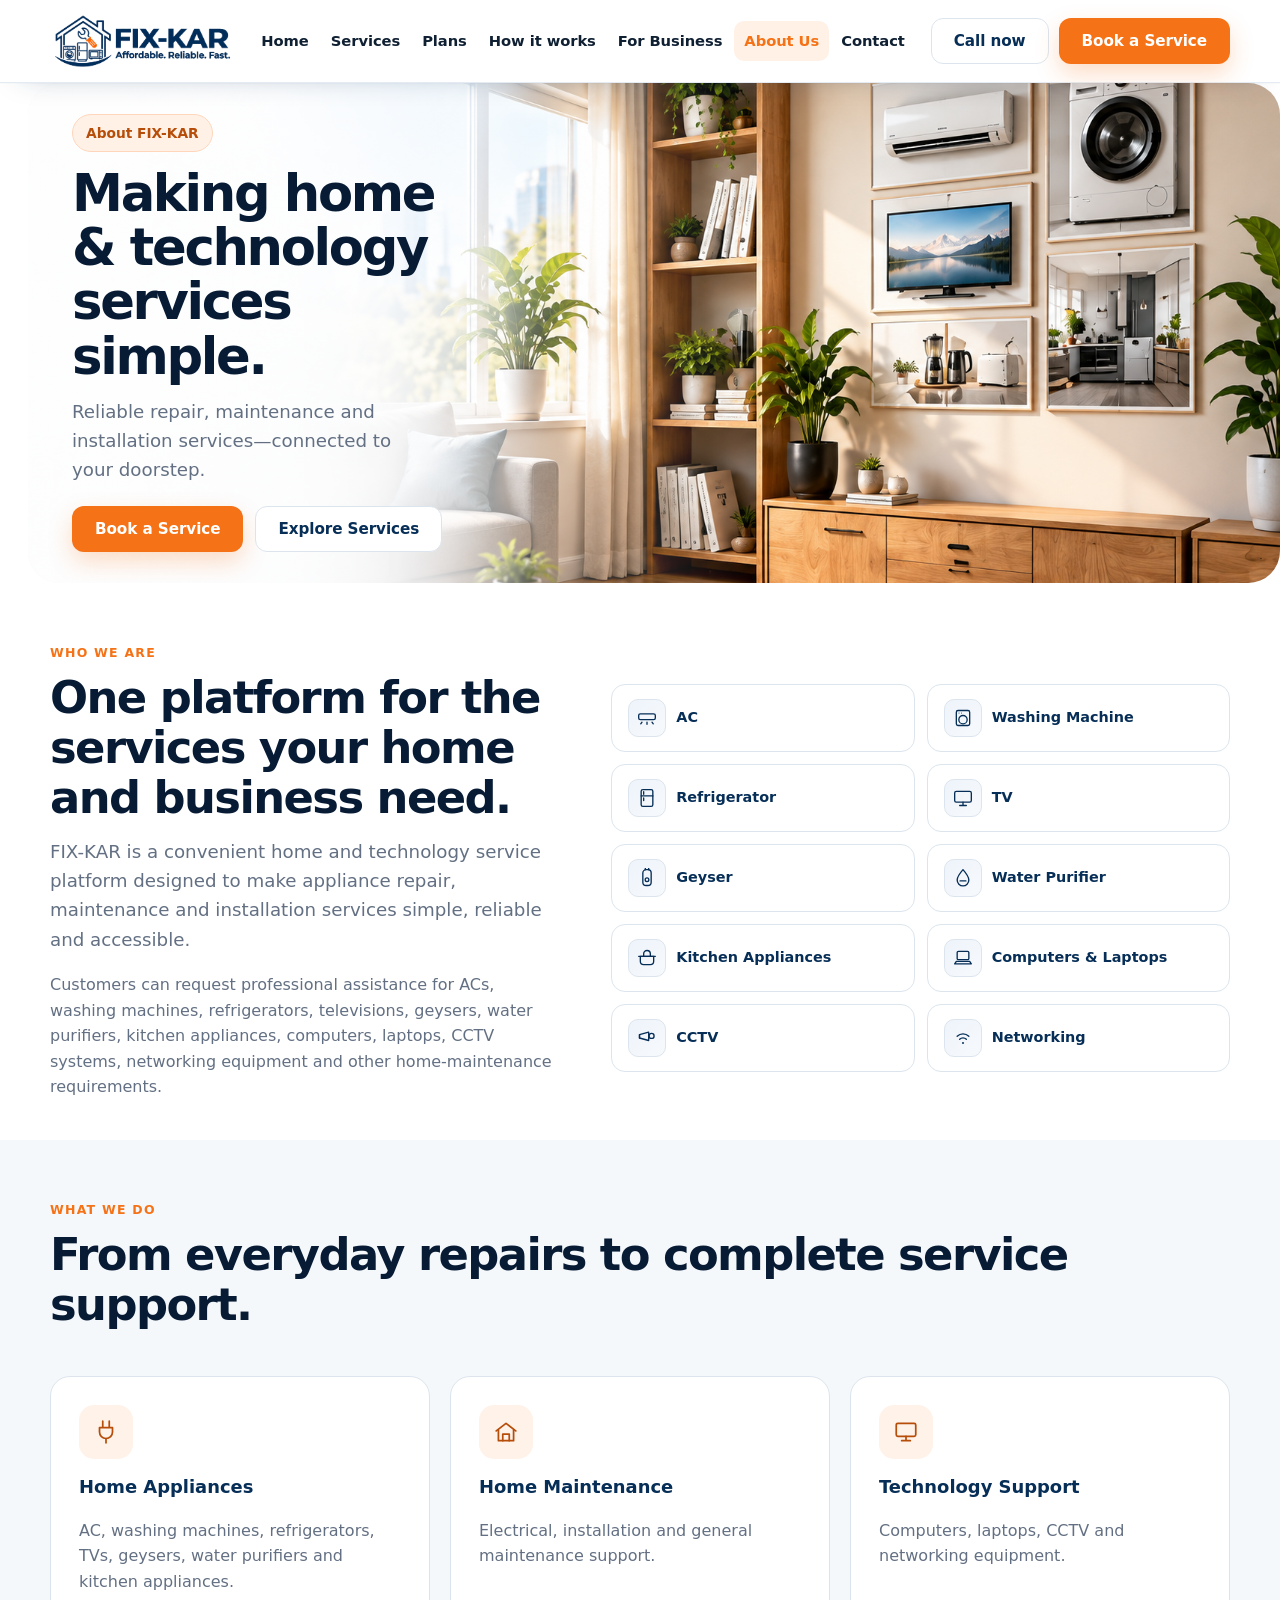
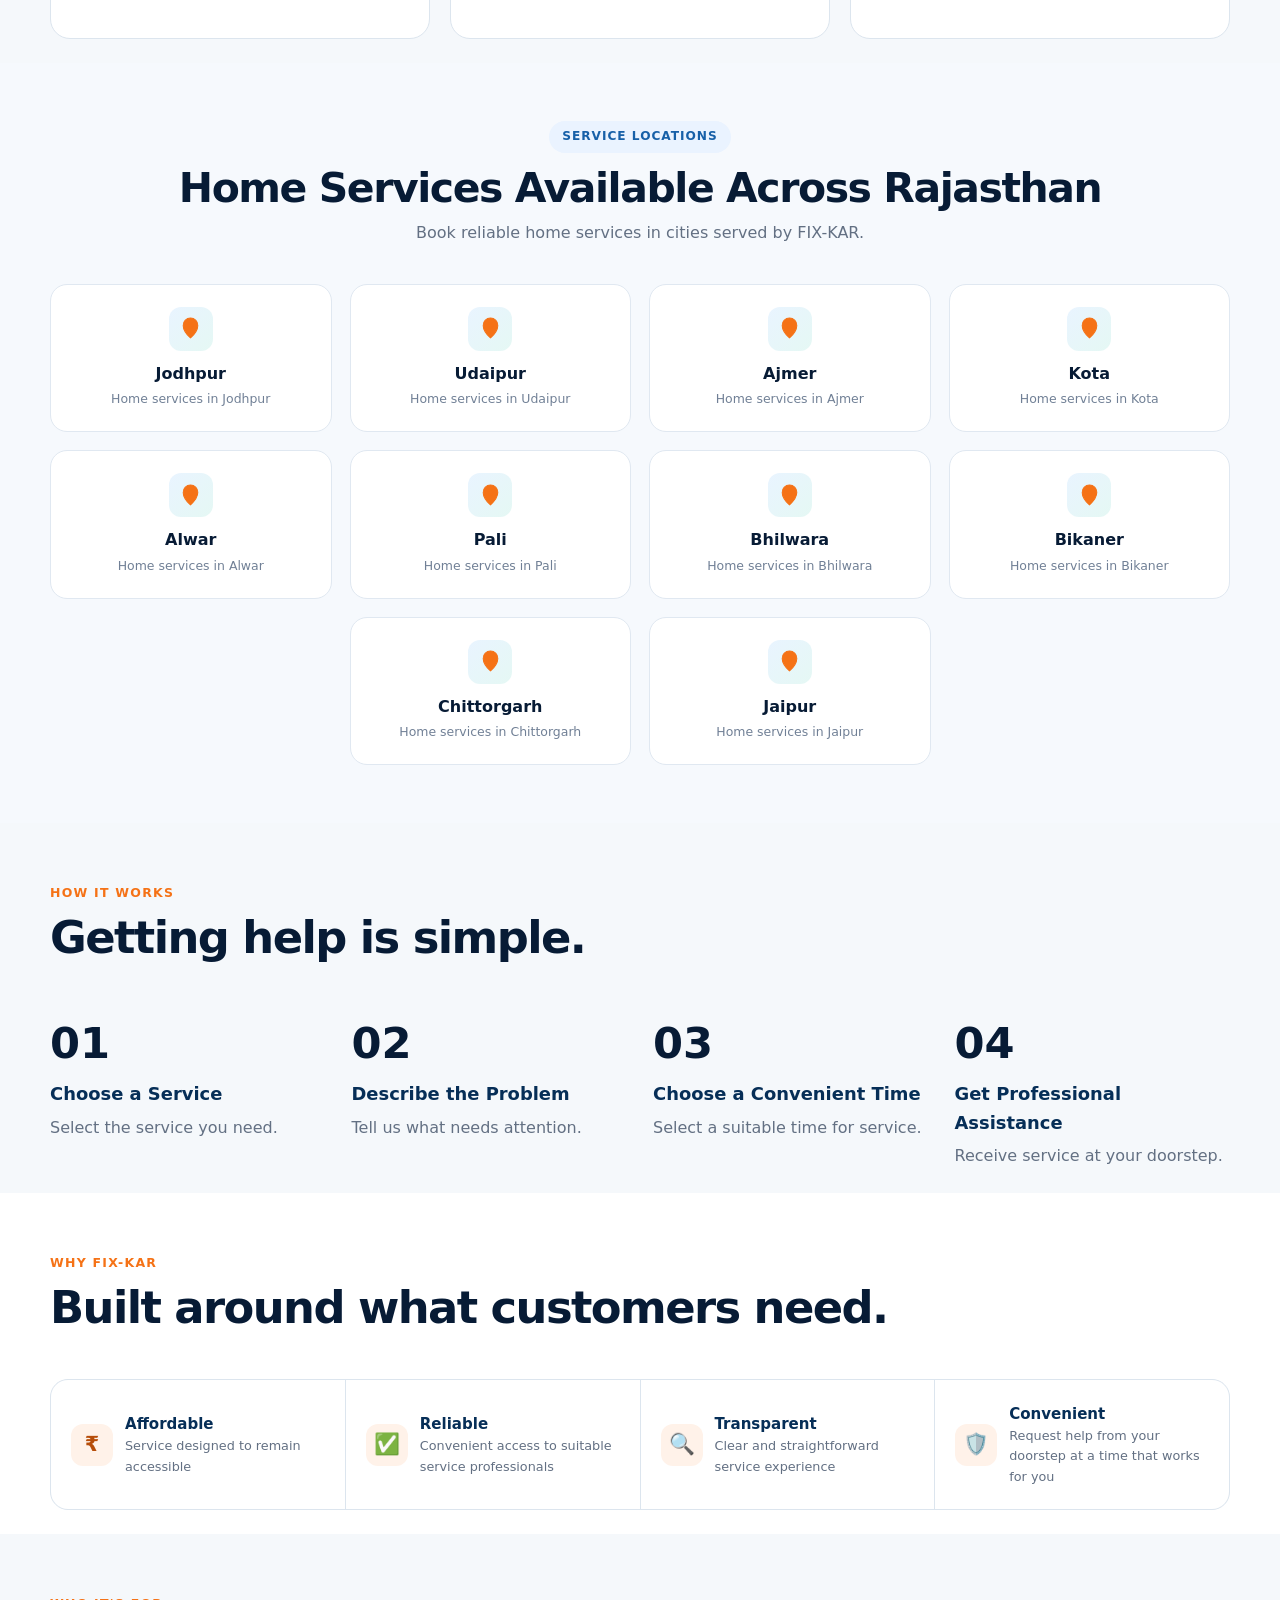
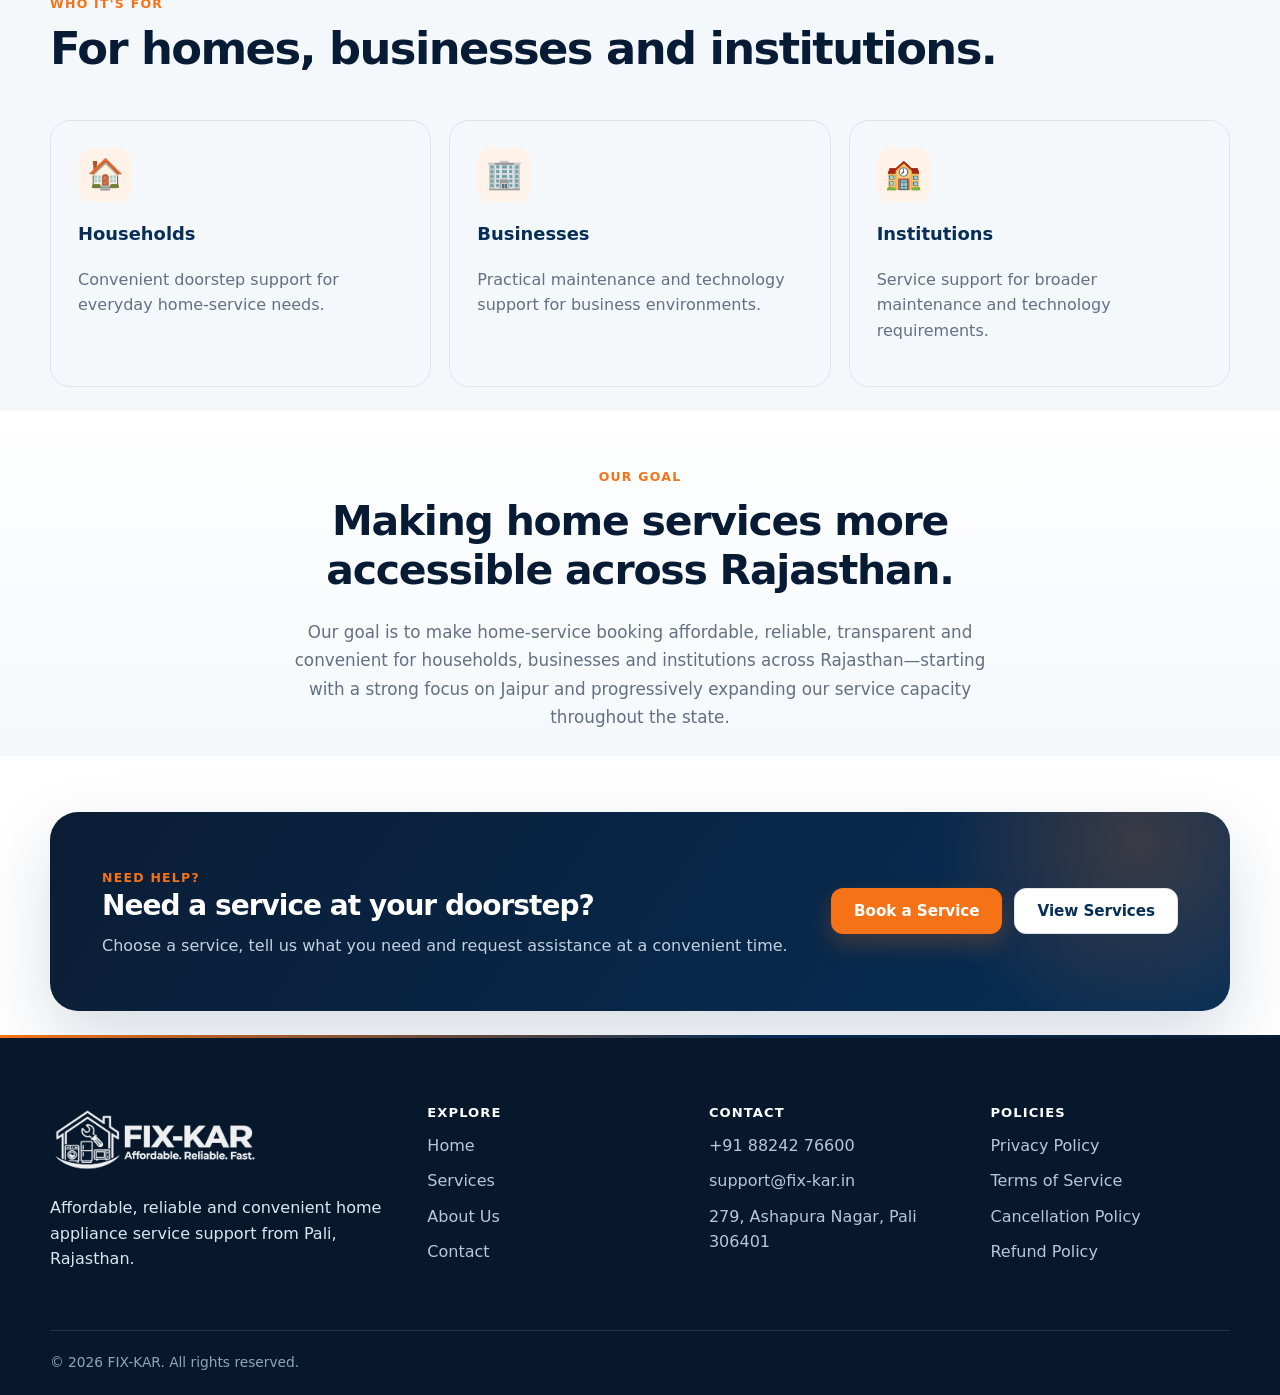
==== commit f75fe4fc: "Images update and open points by junaid sir" ====
--- a/about.html
+++ b/about.html
@@ -4,7 +4,7 @@
   <meta charset="utf-8">
   <meta name="viewport" content="width=device-width, initial-scale=1">
   <title>About FIX-KAR | Home & Technology Services in Rajasthan</title>
-  <meta name="description" content="FIX-KAR connects households, businesses and institutions across Rajasthan with professionals for appliance repair, maintenance, cleaning, installation and technology support.">
+  <meta name="description" content="FIX-KAR connects households, businesses and institutions across Rajasthan with professionals for appliance repair, maintenance,  installation and technology support.">
   <link rel="icon" type="image/svg+xml" href="data:image/svg+xml,%3Csvg xmlns='http://www.w3.org/2000/svg' viewBox='0 0 64 64'%3E%3Crect width='64' height='64' rx='14' fill='%23062e57'/%3E%3Cpath d='M13 31 32 16l19 15v20H13z' fill='none' stroke='%23fff' stroke-width='5'/%3E%3Cpath d='m27 39 15-15' stroke='%23f57216' stroke-width='6' stroke-linecap='round'/%3E%3C/svg%3E">
   <link rel="stylesheet" href="styles.css">
 </head>
@@ -41,7 +41,7 @@
         <div class="img-hero-content">
           <span class="eyebrow">About FIX-KAR</span>
           <h1>Making home &amp; technology services simple.</h1>
-          <p class="lead">Reliable repair, maintenance, cleaning and installation services—connected to your doorstep.</p>
+          <p class="lead">Reliable repair, maintenance and installation services—connected to your doorstep.</p>
           <div class="img-hero-ctas">
             <a class="btn btn-primary" href="/contact">Book a Service</a>
             <a class="btn btn-secondary" href="/services">Explore Services</a>
@@ -56,7 +56,7 @@
         <div>
           <span class="kicker">Who we are</span>
           <h2>One platform for the services your home and business need.</h2>
-          <p class="lead" style="margin-top: 14px">FIX-KAR is a convenient home and technology service platform designed to make appliance repair, maintenance, cleaning and installation services simple, reliable and accessible.</p>
+          <p class="lead" style="margin-top: 14px">FIX-KAR is a convenient home and technology service platform designed to make appliance repair, maintenance and installation services simple, reliable and accessible.</p>
           <p style="color: var(--muted); margin-top: 16px">Customers can request professional assistance for ACs, washing machines, refrigerators, televisions, geysers, water purifiers, kitchen appliances, computers, laptops, CCTV systems, networking equipment and other home-maintenance requirements.</p>
         </div>
         <div class="mini-service-grid">
@@ -122,7 +122,7 @@
           <article class="content-card">
             <div class="icon"><svg viewBox="0 0 24 24" width="26" height="26" fill="none" stroke="currentColor" stroke-width="1.6" stroke-linecap="round" stroke-linejoin="round"><path d="M3 11l9-7 9 7"/><path d="M5 10v10h14V10"/><path d="M9 20v-6h6v6"/></svg></div>
             <h3>Home Maintenance</h3>
-            <p>Electrical, plumbing, cleaning, installation and general maintenance support.</p>
+            <p>Electrical,  installation and general maintenance support.</p>
           </article>
           <article class="content-card">
             <div class="icon"><svg viewBox="0 0 24 24" width="26" height="26" fill="none" stroke="currentColor" stroke-width="1.6" stroke-linecap="round" stroke-linejoin="round"><rect x="3" y="4" width="18" height="12" rx="1.5"/><path d="M8 20h8M12 16v4"/></svg></div>
--- a/styles.css
+++ b/styles.css
@@ -2050,4 +2050,10 @@
   .filter-child {
     margin-left: 16px;
   }
+}
+.step:before {
+  content: "0" counter(step);
+  font-size: 2.7rem;
+  font-weight: 900;
+  color: #071b35;
 }
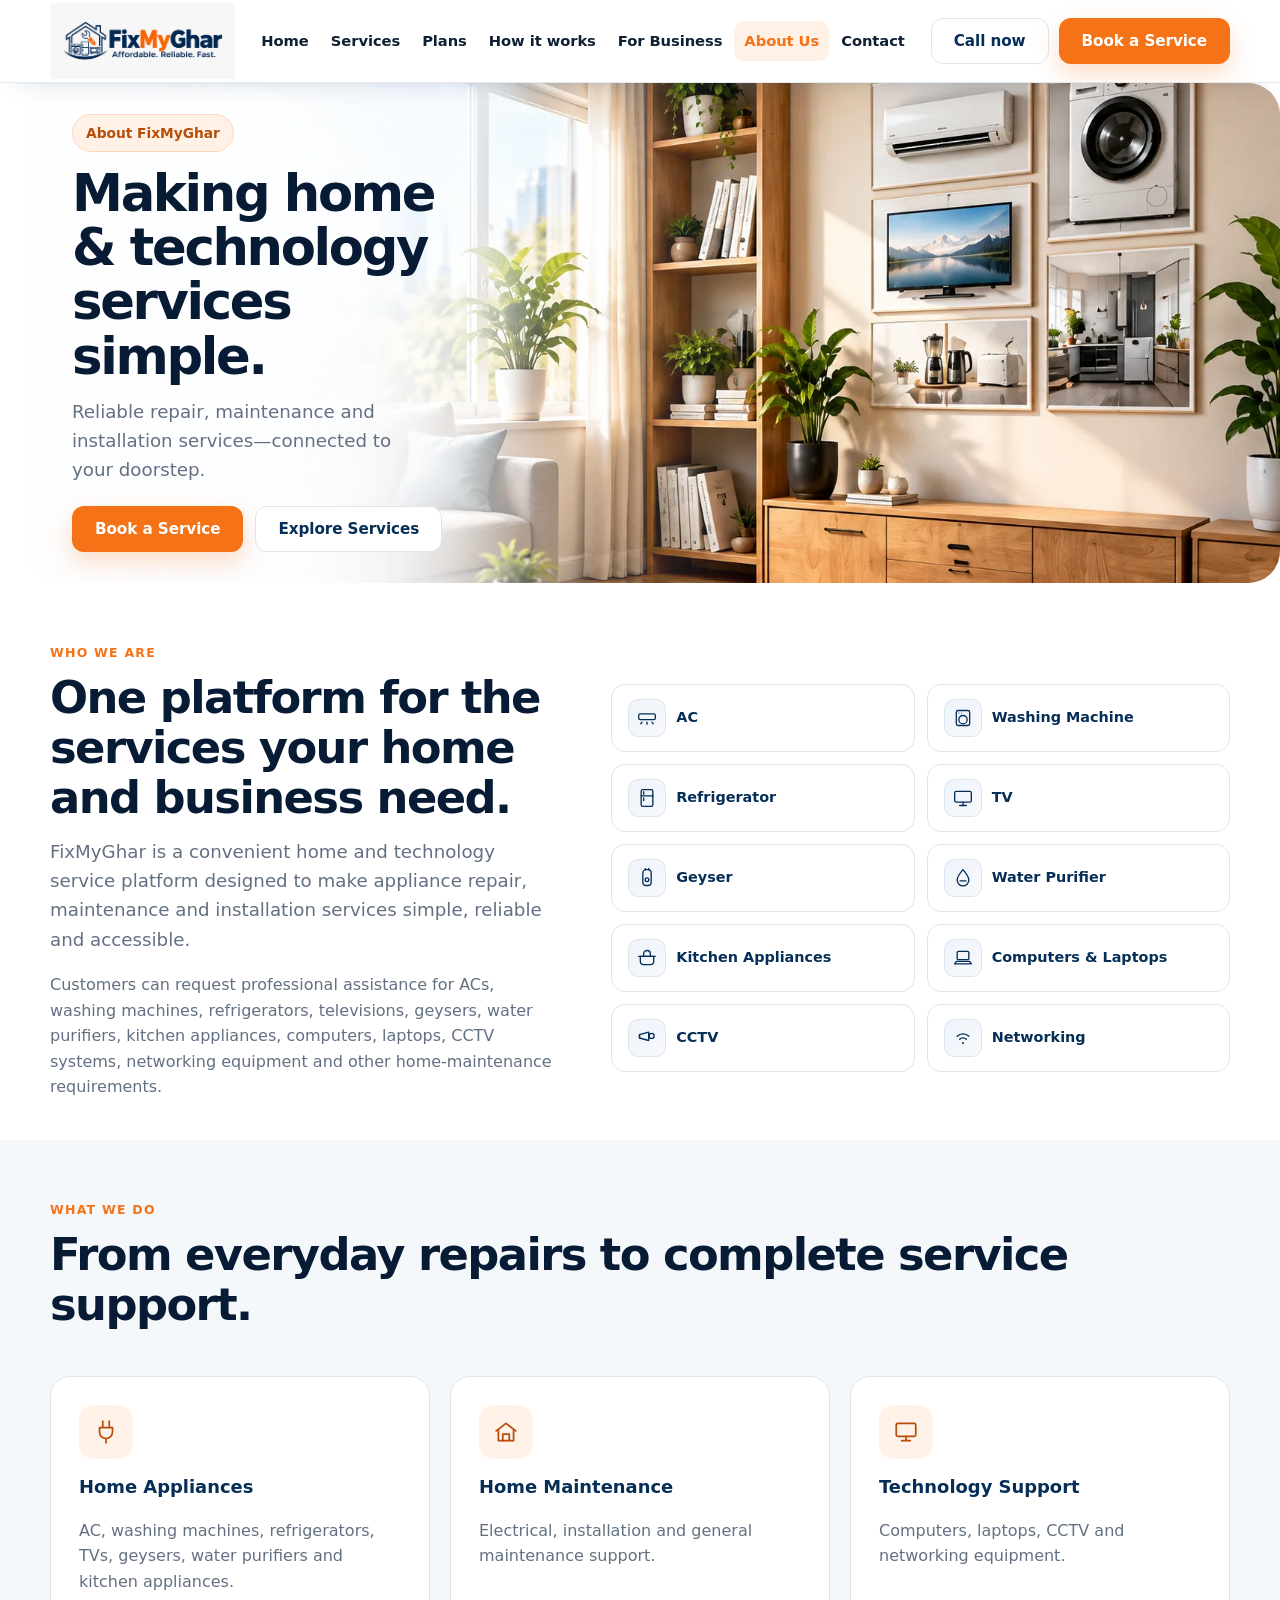
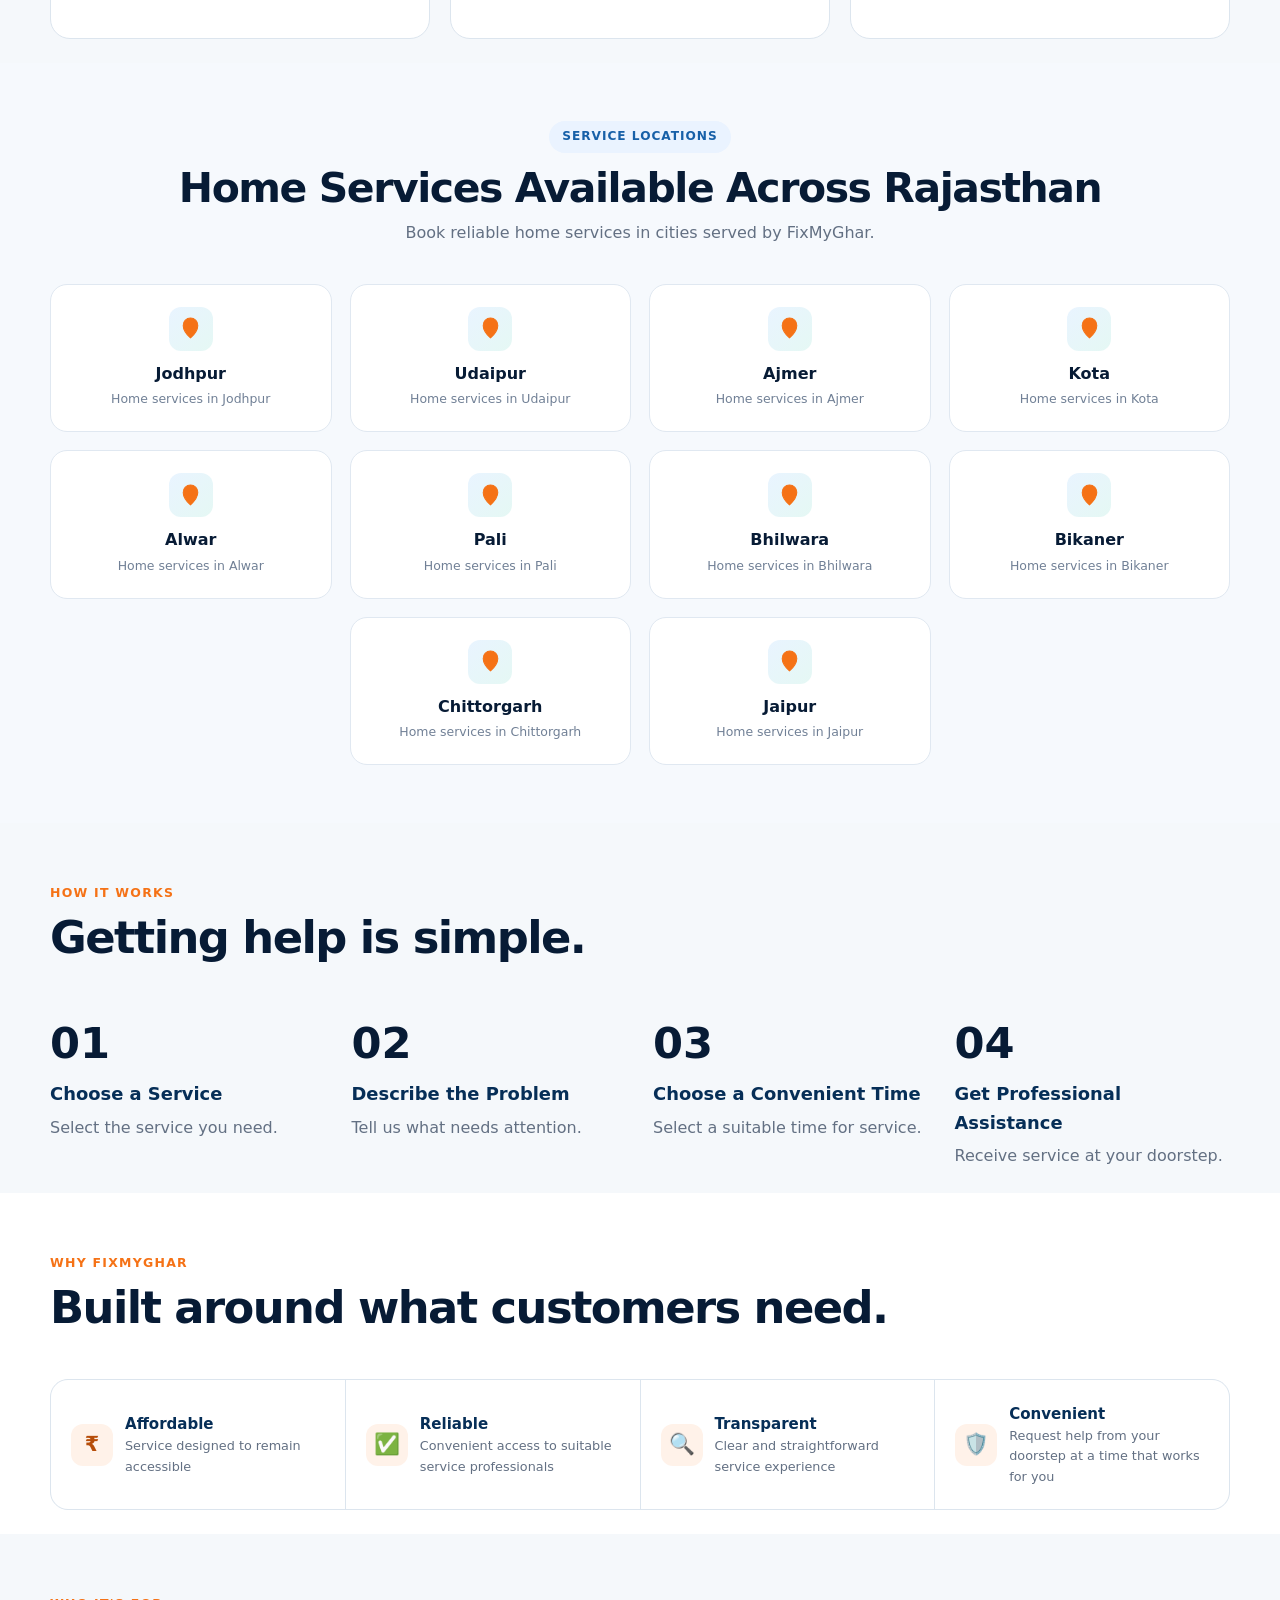
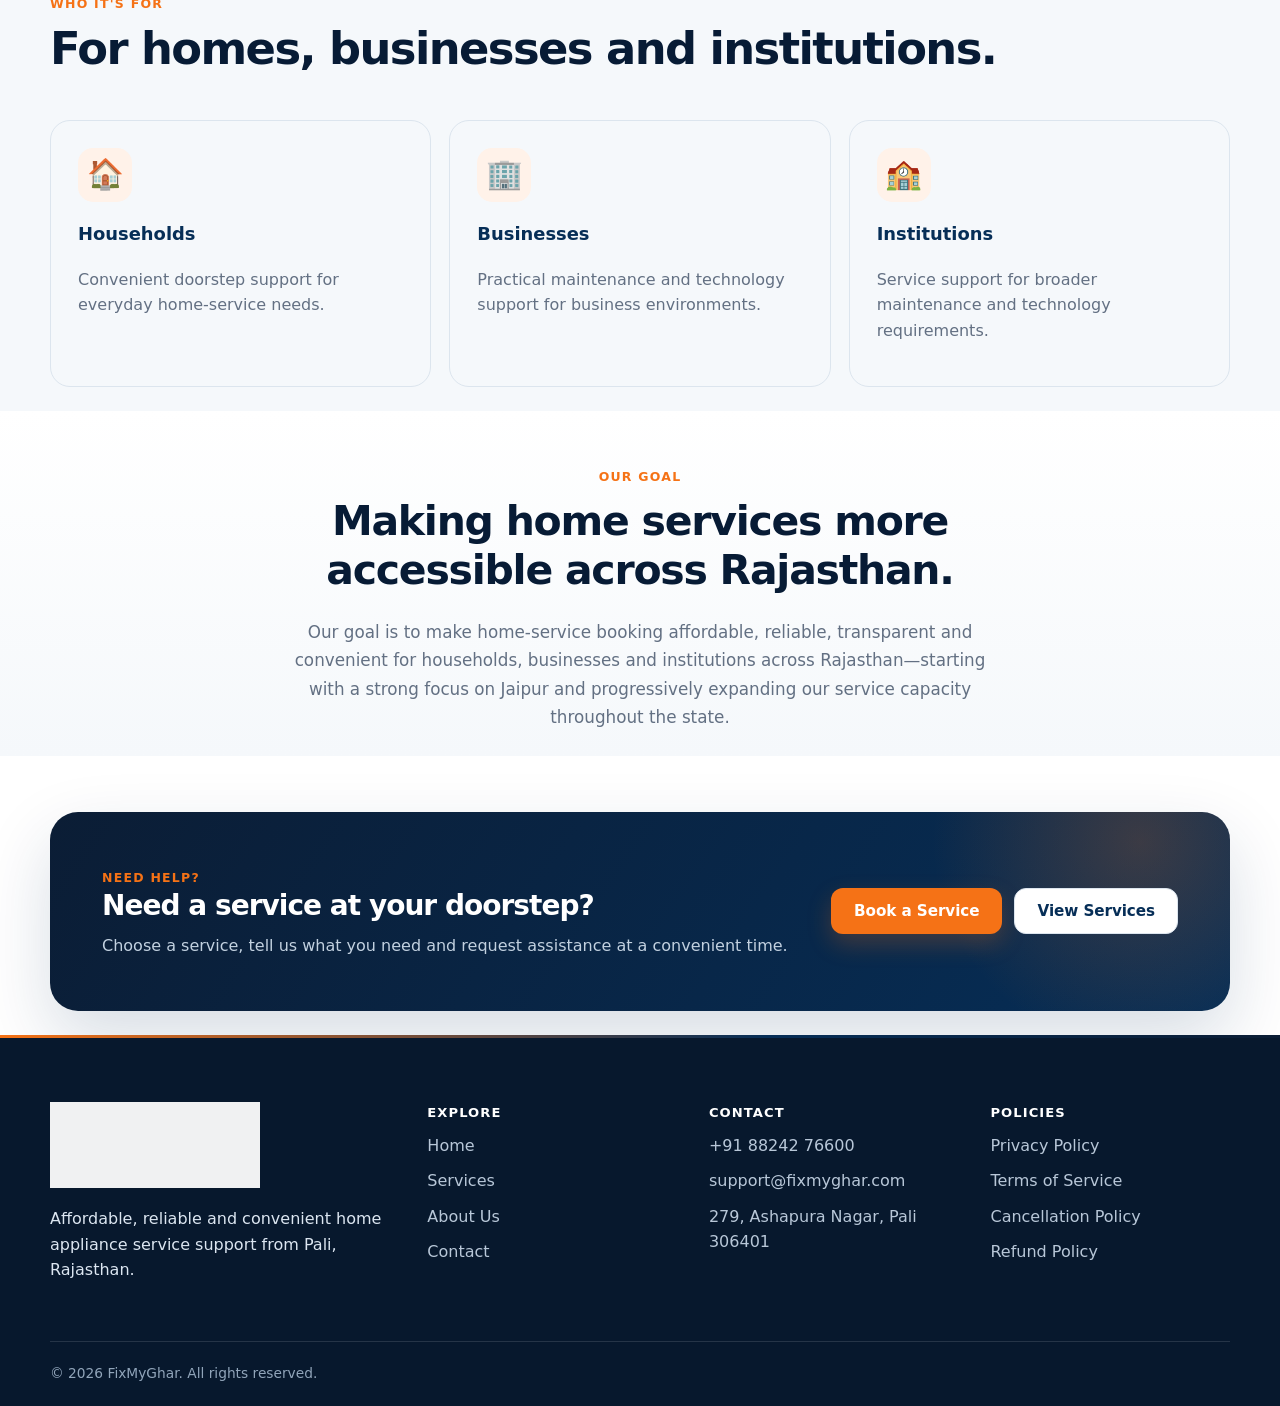
==== commit 2b3ff842: "Deploy Fixkaro website" ====
--- a/about.html
+++ b/about.html
@@ -3,8 +3,8 @@
 <head>
   <meta charset="utf-8">
   <meta name="viewport" content="width=device-width, initial-scale=1">
-  <title>About FIX-KAR | Home & Technology Services in Rajasthan</title>
-  <meta name="description" content="FIX-KAR connects households, businesses and institutions across Rajasthan with professionals for appliance repair, maintenance,  installation and technology support.">
+  <title>About FixMyGhar | Home & Technology Services in Rajasthan</title>
+  <meta name="description" content="FixMyGhar connects households, businesses and institutions across Rajasthan with professionals for appliance repair, maintenance,  installation and technology support.">
   <link rel="icon" type="image/svg+xml" href="data:image/svg+xml,%3Csvg xmlns='http://www.w3.org/2000/svg' viewBox='0 0 64 64'%3E%3Crect width='64' height='64' rx='14' fill='%23062e57'/%3E%3Cpath d='M13 31 32 16l19 15v20H13z' fill='none' stroke='%23fff' stroke-width='5'/%3E%3Cpath d='m27 39 15-15' stroke='%23f57216' stroke-width='6' stroke-linecap='round'/%3E%3C/svg%3E">
   <link rel="stylesheet" href="styles.css">
 </head>
@@ -12,7 +12,7 @@
 
   <header class="header">
     <nav class="nav wrap">
-      <a href="/"><img class="logo" src="assets/fix-kar-logo.png" alt="FIX-KAR – Affordable, Reliable, Fast"></a>
+      <a href="/"><img class="logo" src="assets/fixmyghar-logo.webp" alt="FixMyGhar – Affordable, Reliable, Fast"></a>
       <div class="navlinks">
         <a href="/">Home</a>
         <a href="/services">Services</a>
@@ -35,11 +35,11 @@
     <!-- 1. Hero -->
     <section class="img-hero">
       <div class="img-hero-media">
-        <img src="assets/hero-section/aboutus.png" alt="Modern home gallery wall showcasing AC, washing machine, TV and kitchen appliances" loading="eager">
+        <img src="assets/hero-section/aboutus.webp" alt="Modern home gallery wall showcasing AC, washing machine, TV and kitchen appliances" loading="eager">
       </div>
       <div class="wrap">
         <div class="img-hero-content">
-          <span class="eyebrow">About FIX-KAR</span>
+          <span class="eyebrow">About FixMyGhar</span>
           <h1>Making home &amp; technology services simple.</h1>
           <p class="lead">Reliable repair, maintenance and installation services—connected to your doorstep.</p>
           <div class="img-hero-ctas">
@@ -56,7 +56,7 @@
         <div>
           <span class="kicker">Who we are</span>
           <h2>One platform for the services your home and business need.</h2>
-          <p class="lead" style="margin-top: 14px">FIX-KAR is a convenient home and technology service platform designed to make appliance repair, maintenance and installation services simple, reliable and accessible.</p>
+          <p class="lead" style="margin-top: 14px">FixMyGhar is a convenient home and technology service platform designed to make appliance repair, maintenance and installation services simple, reliable and accessible.</p>
           <p style="color: var(--muted); margin-top: 16px">Customers can request professional assistance for ACs, washing machines, refrigerators, televisions, geysers, water purifiers, kitchen appliances, computers, laptops, CCTV systems, networking equipment and other home-maintenance requirements.</p>
         </div>
         <div class="mini-service-grid">
@@ -140,7 +140,7 @@
     <div class="locations-head">
       <span class="locations-kicker">SERVICE LOCATIONS</span>
       <h2>Home Services Available Across Rajasthan</h2>
-      <p>Book reliable home services in cities served by FIX-KAR.</p>
+      <p>Book reliable home services in cities served by FixMyGhar.</p>
     </div>
 
     <div class="locations-grid">
@@ -259,7 +259,7 @@
 
   </div>
 </section>
-    <!-- 5. How FIX-KAR works -->
+    <!-- 5. How FixMyGhar works -->
     <section class="section soft">
       <div class="wrap">
         <div class="section-head">
@@ -289,12 +289,12 @@
       </div>
     </section>
 
-    <!-- 6. Why FIX-KAR -->
+    <!-- 6. Why FixMyGhar -->
     <section class="section">
       <div class="wrap">
         <div class="section-head">
           <div>
-            <span class="kicker">Why FIX-KAR</span>
+            <span class="kicker">Why FixMyGhar</span>
             <h2>Built around what customers need.</h2>
           </div>
         </div>
@@ -392,7 +392,7 @@
     <div class="wrap">
       <div class="footer-grid">
         <div>
-          <img class="footer-logo" src="assets/fix-kar-logo.png" alt="FIX-KAR">
+          <img class="footer-logo" src="assets/fixmyghar-logo.webp" alt="FixMyGhar">
           <p>Affordable, reliable and convenient home appliance service support from Pali, Rajasthan.</p>
         </div>
         <div>
@@ -405,7 +405,7 @@
         <div>
           <h4>Contact</h4>
           <a href="tel:+918824276600">+91 88242 76600</a>
-          <a href="mailto:support@fix-kar.in">support@fix-kar.in</a>
+          <a href="mailto:support@fixmyghar.com">support@fixmyghar.com</a>
           <a target="_blank" rel="noopener" href="https://www.google.com/maps/search/?api=1&query=279%2C%20Ashapura%20Nagar%2C%20Pali%20306401">279, Ashapura Nagar, Pali 306401</a>
         </div>
         <div>
@@ -416,7 +416,7 @@
           <a href="/refund">Refund Policy</a>
         </div>
       </div>
-      <div class="footer-bottom">© 2026 FIX-KAR. All rights reserved.</div>
+      <div class="footer-bottom">© 2026 FixMyGhar. All rights reserved.</div>
     </div>
   </footer>
 
--- a/styles.css
+++ b/styles.css
@@ -1,5 +1,5 @@
 /* ==========================================================================
-   FIX-KAR — Global Stylesheet
+   FixMyGhar — Global Stylesheet
    ========================================================================== */
 
 :root {
@@ -777,8 +777,8 @@
     min-height: clamp(420px, 57vw, 460px);
     border-radius: 24px;
     background: var(--soft);
-    margin: 0 0 0 28px;
-    width: calc(100% - 28px);
+    margin: 0;
+    width: 100%;
     /* No horizontal padding here — the image (a sibling flex item below)
        must stay edge-to-edge; only the text column gets inset, via
        .img-hero-content's own padding a few rules down. */
@@ -806,7 +806,7 @@
   }
 
   .img-hero-content {
-    max-width: 48%;
+    max-width: 56%;
     padding: 0;
     text-align: left;
   }
@@ -814,6 +814,20 @@
   .img-hero-content h1,
   .img-hero-content .lead {
     text-align: left;
+  }
+
+  .img-hero-content h1,
+  .img-hero-content h1 span,
+  .img-hero-content .lead,
+  .img-hero-content .trust {
+    color: #fff;
+    font-weight: 800;
+    text-shadow: 0 1px 4px rgba(0, 0, 0, 0.65), 0 1px 12px rgba(0, 0, 0, 0.45);
+  }
+
+  .img-hero-content .trust span:before {
+    background: #fff;
+    text-shadow: none;
   }
 
   .img-hero-ctas {
@@ -826,8 +840,8 @@
   .img-hero {
     border-radius: 20px;
     min-height: clamp(380px, 90vw, 430px);
-    margin-left: 14px;
-    width: calc(100% - 14px);
+    margin: 0;
+    width: 100%;
     padding: 18px 16px;
   }
 
@@ -850,7 +864,7 @@
   }
 
   .img-hero-content {
-    max-width: 68%;
+    max-width: 78%;
   }
 
   .img-hero-ctas {
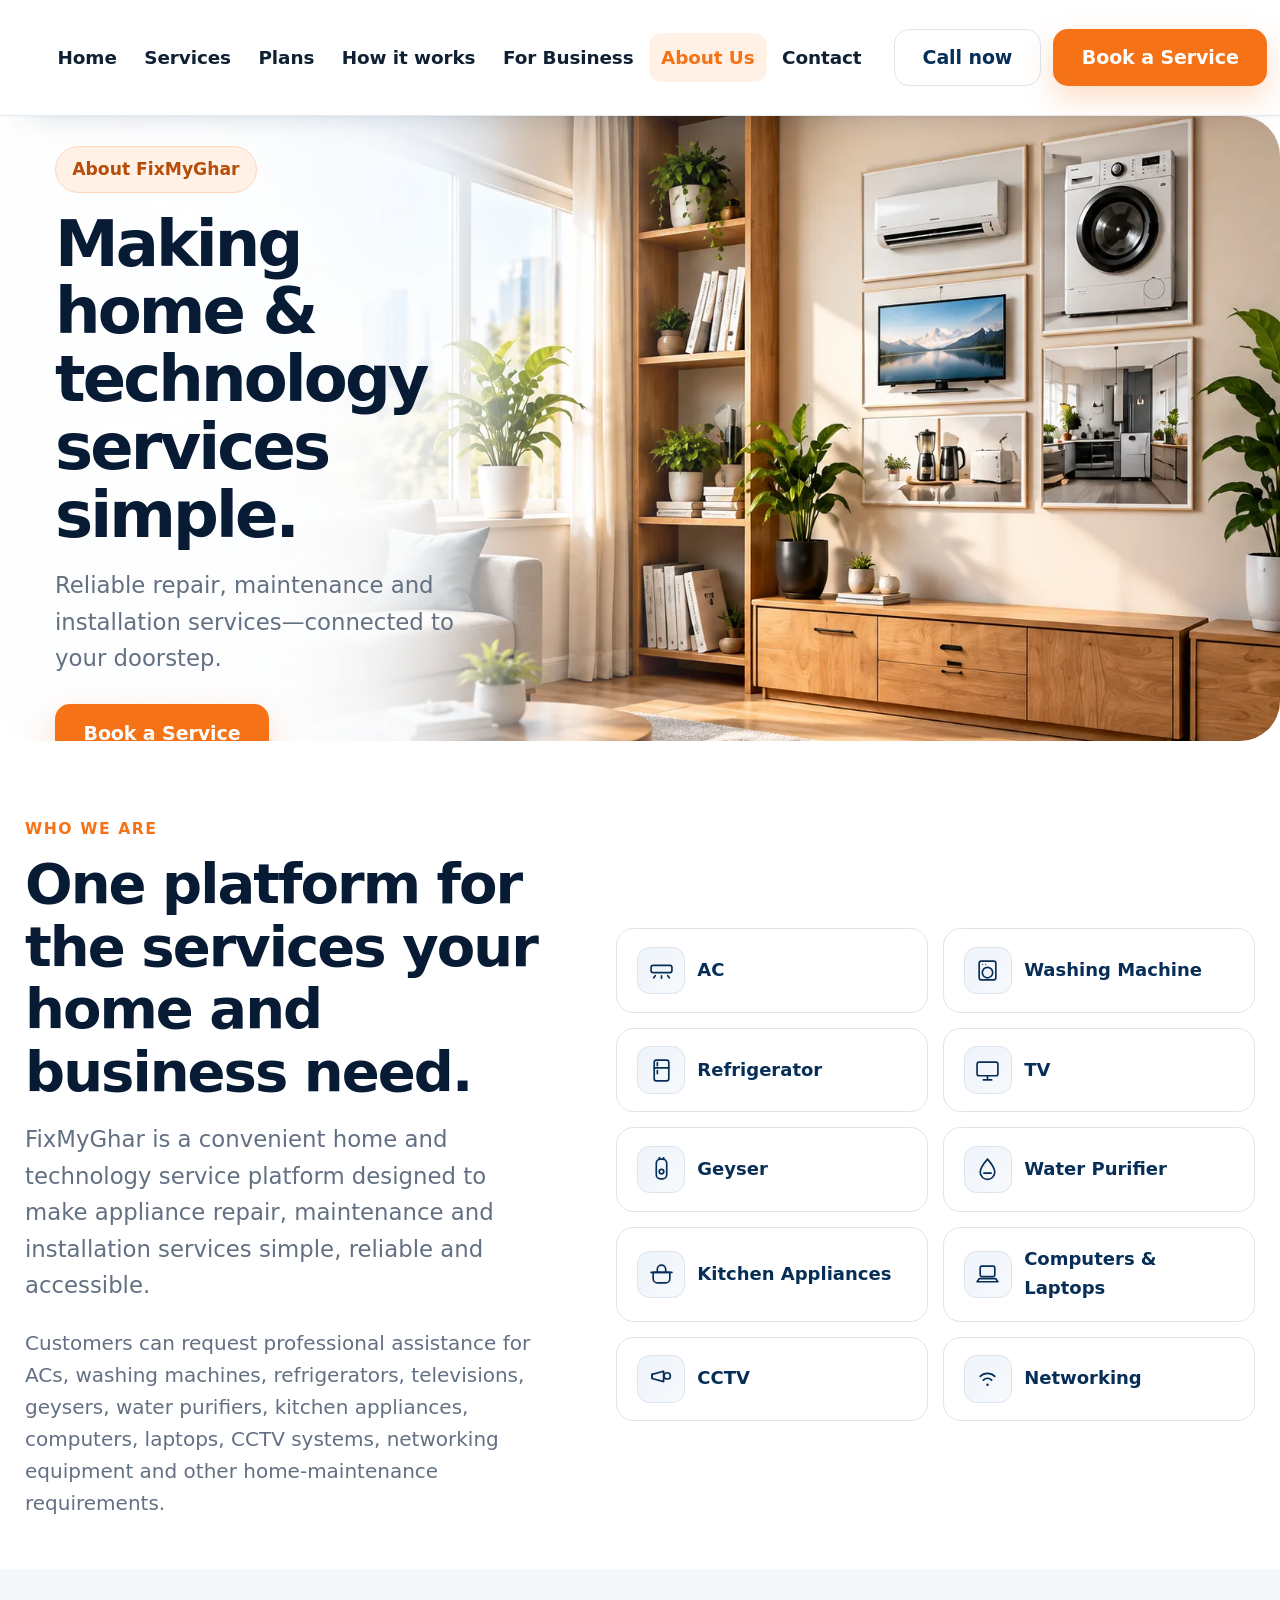
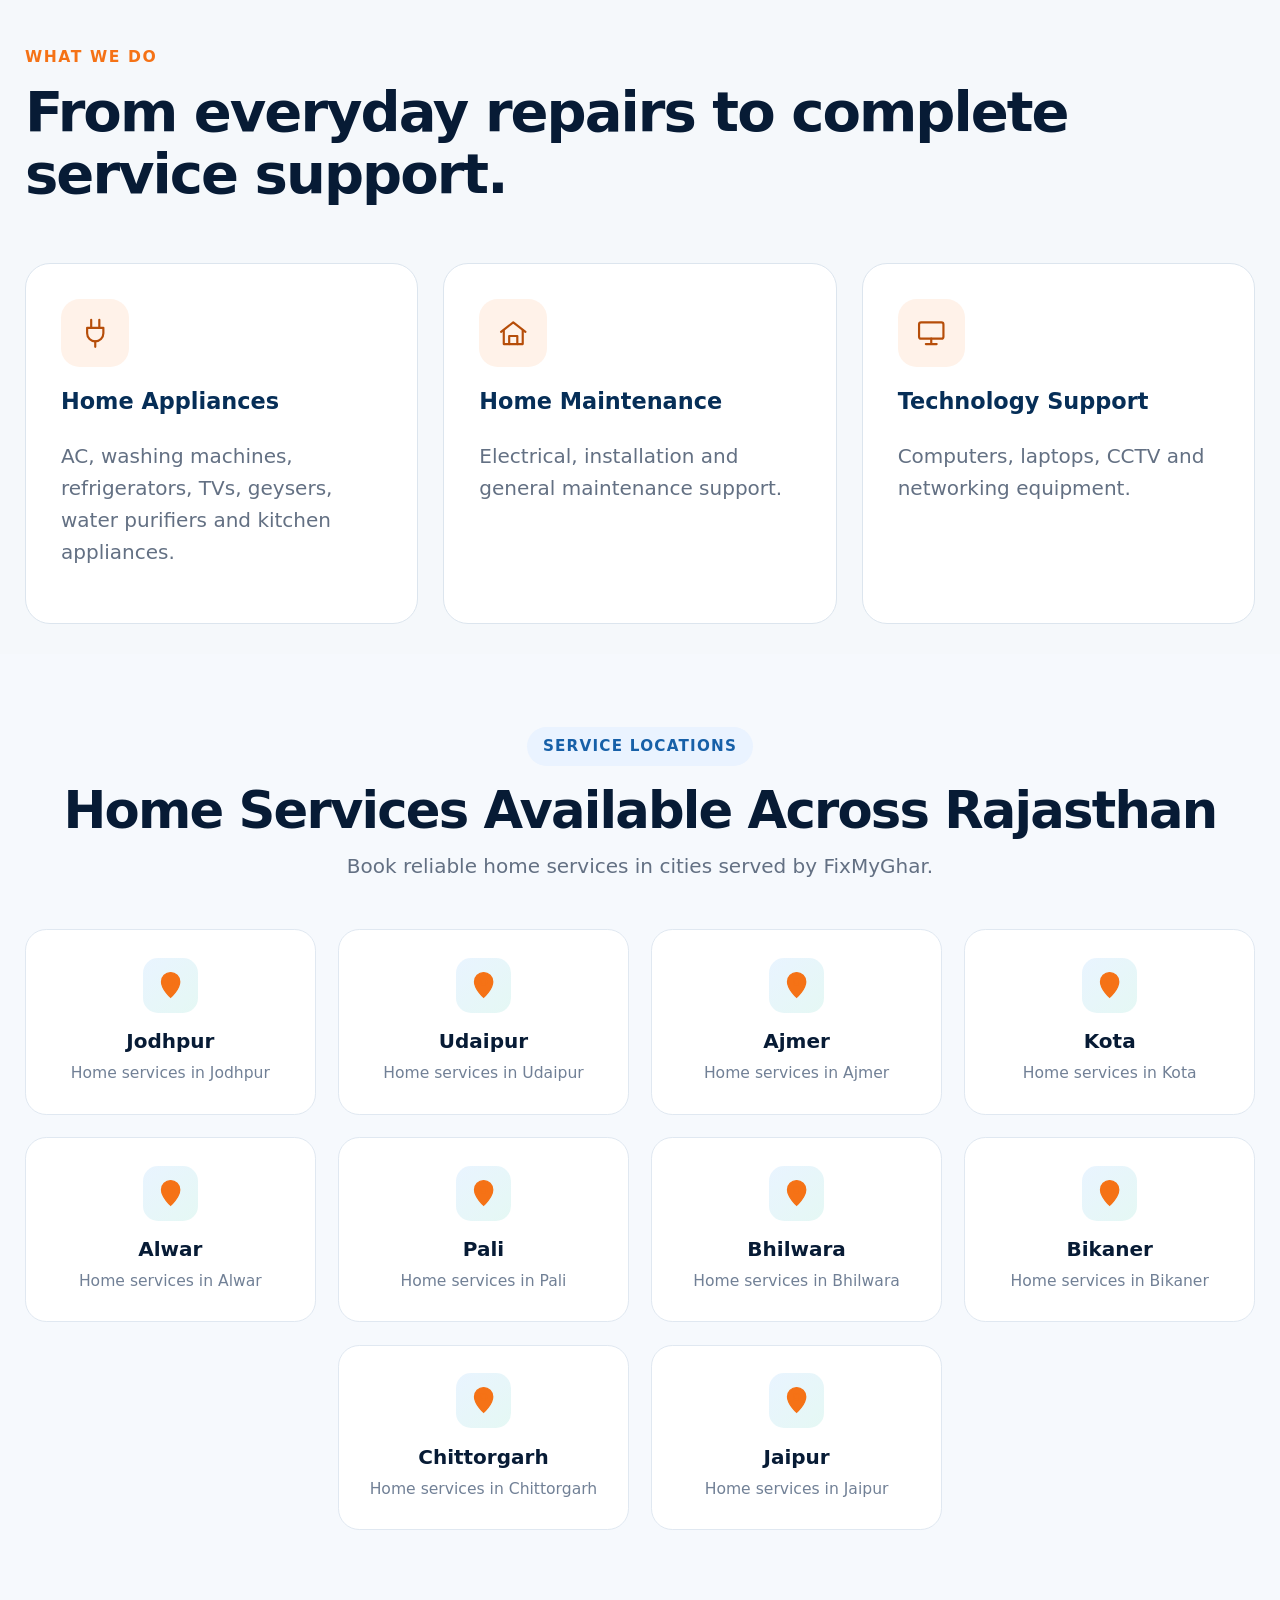
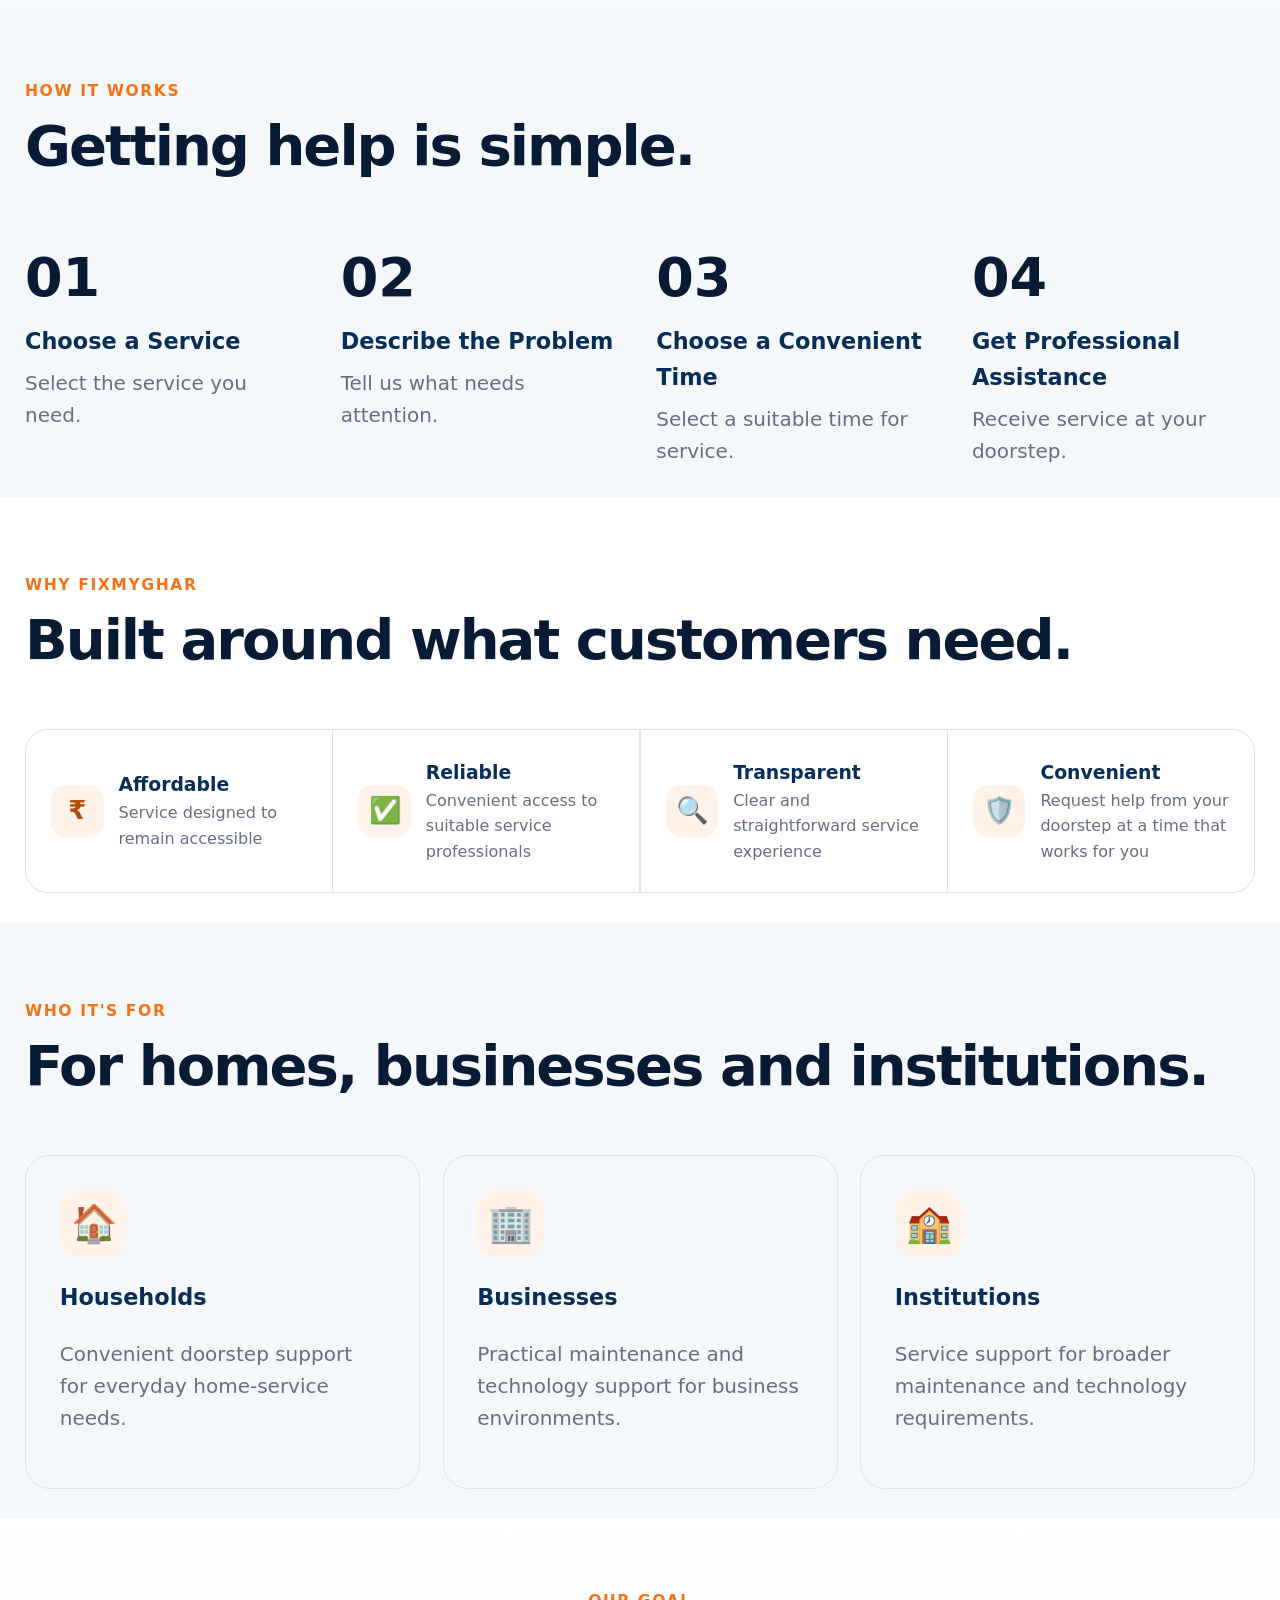
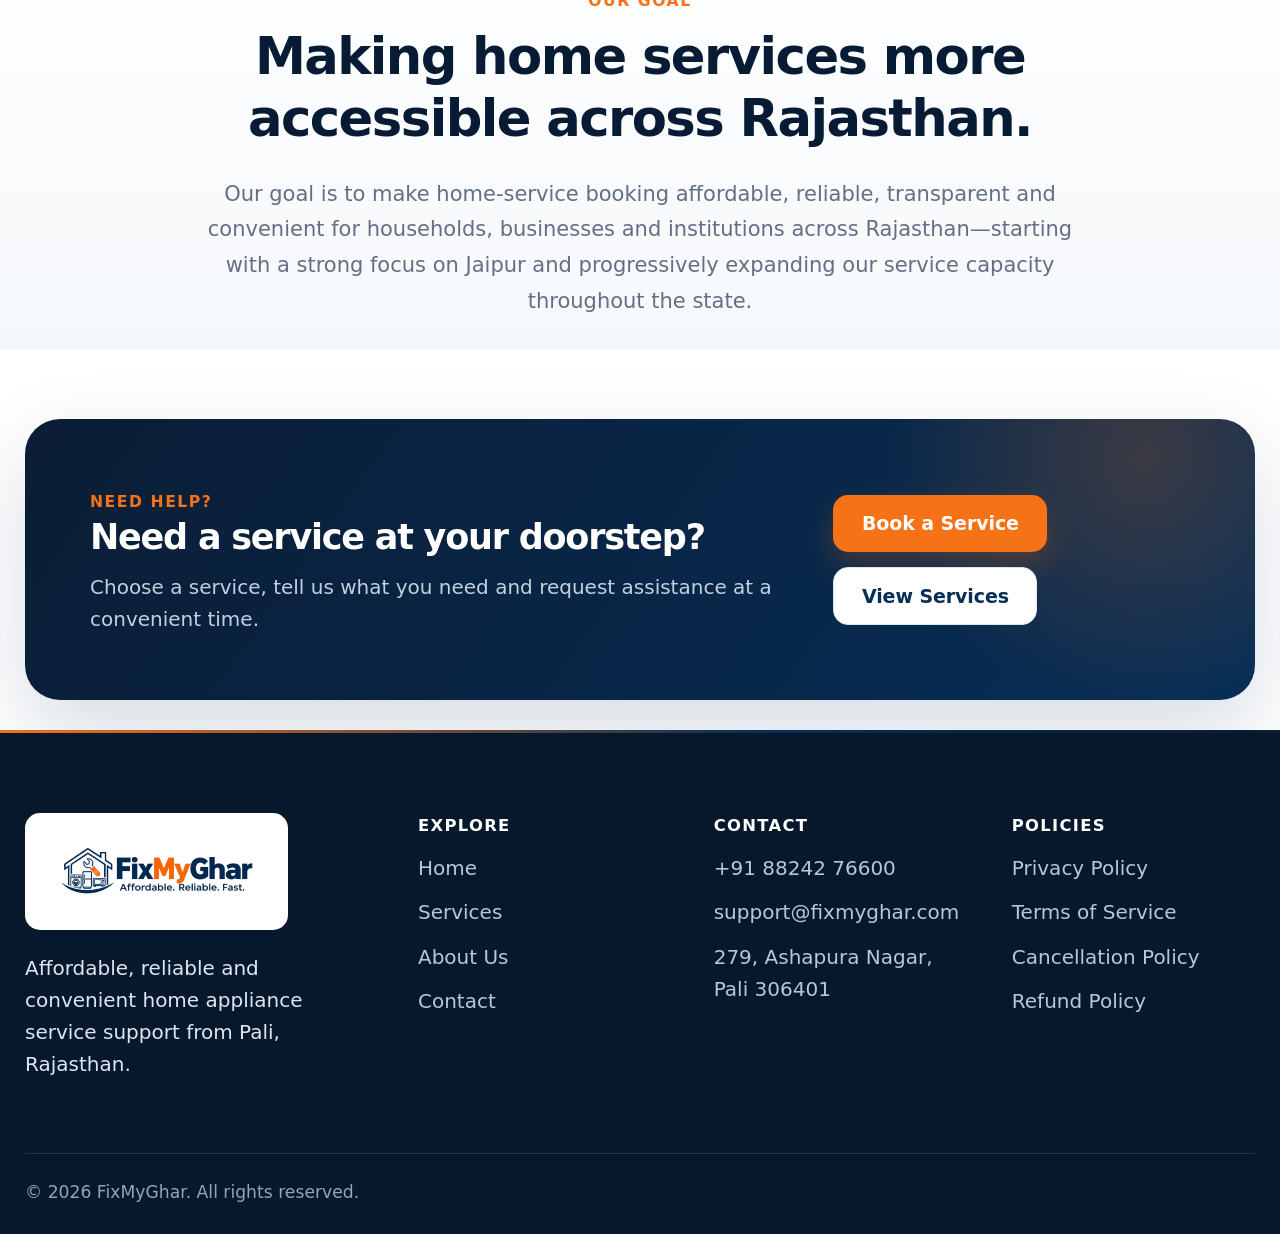
==== commit b4e39d92: "update" ====
--- a/about.html
+++ b/about.html
@@ -6,13 +6,13 @@
   <title>About FixMyGhar | Home & Technology Services in Rajasthan</title>
   <meta name="description" content="FixMyGhar connects households, businesses and institutions across Rajasthan with professionals for appliance repair, maintenance,  installation and technology support.">
   <link rel="icon" type="image/svg+xml" href="data:image/svg+xml,%3Csvg xmlns='http://www.w3.org/2000/svg' viewBox='0 0 64 64'%3E%3Crect width='64' height='64' rx='14' fill='%23062e57'/%3E%3Cpath d='M13 31 32 16l19 15v20H13z' fill='none' stroke='%23fff' stroke-width='5'/%3E%3Cpath d='m27 39 15-15' stroke='%23f57216' stroke-width='6' stroke-linecap='round'/%3E%3C/svg%3E">
-  <link rel="stylesheet" href="styles.css">
+  <link rel="stylesheet" href="styles.css?v=20260928">
 </head>
 <body>
 
   <header class="header">
     <nav class="nav wrap">
-      <a href="/"><img class="logo" src="assets/fixmyghar-logo.webp" alt="FixMyGhar – Affordable, Reliable, Fast"></a>
+      <a href="/"><img class="logo" src="assets/fixmyghar-logo.webp?v=20260928b" alt="FixMyGhar – Affordable, Reliable, Fast"></a>
       <div class="navlinks">
         <a href="/">Home</a>
         <a href="/services">Services</a>
@@ -35,7 +35,7 @@
     <!-- 1. Hero -->
     <section class="img-hero">
       <div class="img-hero-media">
-        <img src="assets/hero-section/aboutus.webp" alt="Modern home gallery wall showcasing AC, washing machine, TV and kitchen appliances" loading="eager">
+        <img src="assets/hero-section/aboutus.webp?v=20260928c" alt="Modern home gallery wall showcasing AC, washing machine, TV and kitchen appliances" loading="eager">
       </div>
       <div class="wrap">
         <div class="img-hero-content">
@@ -392,7 +392,7 @@
     <div class="wrap">
       <div class="footer-grid">
         <div>
-          <img class="footer-logo" src="assets/fixmyghar-logo.webp" alt="FixMyGhar">
+          <img class="footer-logo" src="assets/fixmyghar-logo.webp?v=20260928b" alt="FixMyGhar">
           <p>Affordable, reliable and convenient home appliance service support from Pali, Rajasthan.</p>
         </div>
         <div>
@@ -420,6 +420,6 @@
     </div>
   </footer>
 
-  <script src="script.js"></script>
+  <script src="script.js?v=20260928"></script>
 </body>
 </html>
--- a/styles.css
+++ b/styles.css
@@ -39,6 +39,21 @@
   overflow-x: hidden;
 }
 
+/* Desktop/laptop screens render ~25% bigger by default (text, spacing,
+   images together) so the site looks the way it's meant to at normal
+   100% browser zoom, without anyone needing to zoom in manually. Scoped
+   to wider screens only — phones already render at their own correct
+   density, and applying this on top of a real mobile viewport would
+   shrink the effective layout width and fight the mobile breakpoints
+   below. Every max-width/min-width breakpoint in this file has been
+   scaled by the same 1.25x so real devices still switch to the mobile
+   layout at the same physical screen width as before. */
+@media (min-width: 980px) {
+  html {
+    zoom: 1.25;
+  }
+}
+
 body {
   margin: 0;
   font-family: Inter, ui-sans-serif, system-ui, -apple-system, BlinkMacSystemFont, "Segoe UI", sans-serif;
@@ -81,7 +96,7 @@
 }
 
 .nav {
-  height: 82px;
+  height: 92px;
   display: flex;
   align-items: center;
   justify-content: space-between;
@@ -89,7 +104,7 @@
 }
 
 .logo {
-  width: 188px;
+  width: 224px;
   flex-shrink: 0;
 }
 
@@ -697,8 +712,8 @@
   align-items: center;
   overflow: hidden;
   border-radius: 32px;
-  margin: 0 0 0 28px;
-  width: calc(100% - 28px);
+  margin: 0;
+  width: 100%;
   padding: 24px 44px;
   background: var(--soft);
 }
@@ -769,7 +784,17 @@
   margin-top: 22px;
 }
 
-@media (max-width: 980px) {
+/* The Track page embeds a full form (inputs + button) inside the hero
+   instead of just a heading/CTA pair — the fixed height every other
+   .img-hero page uses would clip it, so this variant grows with its
+   content at every breakpoint instead. */
+.img-hero.img-hero--form {
+  height: auto;
+  min-height: 500px;
+  padding-bottom: 36px;
+}
+
+@media (max-width: 1225px) {
   .img-hero {
     display: grid;
     flex-direction: row;
@@ -836,7 +861,7 @@
   }
 }
 
-@media (max-width: 620px) {
+@media (max-width: 775px) {
   .img-hero {
     border-radius: 20px;
     min-height: clamp(380px, 90vw, 430px);
@@ -1156,8 +1181,10 @@
 
 .footer-logo {
   width: 210px;
-  filter: brightness(0) invert(1);
-  opacity: 0.94;
+  display: block;
+  background: #fff;
+  padding: 10px 16px;
+  border-radius: 12px;
   margin-bottom: 18px;
 }
 
@@ -1480,7 +1507,7 @@
    Responsive
    ========================================================================== */
 
-@media (max-width: 980px) {
+@media (max-width: 1225px) {
   .navlinks {
     display: none;
   }
@@ -1526,7 +1553,7 @@
   .mobile-open .navlinks {
     display: flex;
     position: absolute;
-    top: 82px;
+    top: 92px;
     left: 0;
     right: 0;
     background: white;
@@ -1552,7 +1579,7 @@
   }
 }
 
-@media (max-width: 900px) {
+@media (max-width: 1125px) {
   .content-grid,
   .price-grid,
   .split {
@@ -1560,7 +1587,7 @@
   }
 }
 
-@media (max-width: 620px) {
+@media (max-width: 775px) {
   .wrap {
     width: min(100% - 28px, 1180px);
   }
@@ -1768,14 +1795,14 @@
 }
 
 /* Tablet */
-@media (max-width: 900px) {
+@media (max-width: 1125px) {
   .locations-grid {
     grid-template-columns: repeat(2, 1fr);
   }
 }
 
 /* Mobile */
-@media (max-width: 620px) {
+@media (max-width: 775px) {
   .locations-section {
     padding: 42px 0;
   }
@@ -1837,7 +1864,7 @@
 .location-card:nth-child(10) {
   grid-column: 3;
 }
-@media (min-width: 901px) {
+@media (min-width: 1126px) {
   .location-card:nth-child(9) {
     grid-column: 2;
   }
@@ -2022,7 +2049,7 @@
    RESPONSIVE
    ========================================================= */
 
-@media (max-width: 1050px) {
+@media (max-width: 1312px) {
   .services-layout {
     grid-template-columns: 235px 1fr;
     gap: 22px;
@@ -2033,7 +2060,7 @@
   }
 }
 
-@media (max-width: 760px) {
+@media (max-width: 950px) {
   .services-layout {
     grid-template-columns: 1fr;
   }
@@ -2051,7 +2078,7 @@
   }
 }
 
-@media (max-width: 520px) {
+@media (max-width: 650px) {
   .service-grid-filtered {
     grid-template-columns: 1fr;
   }
